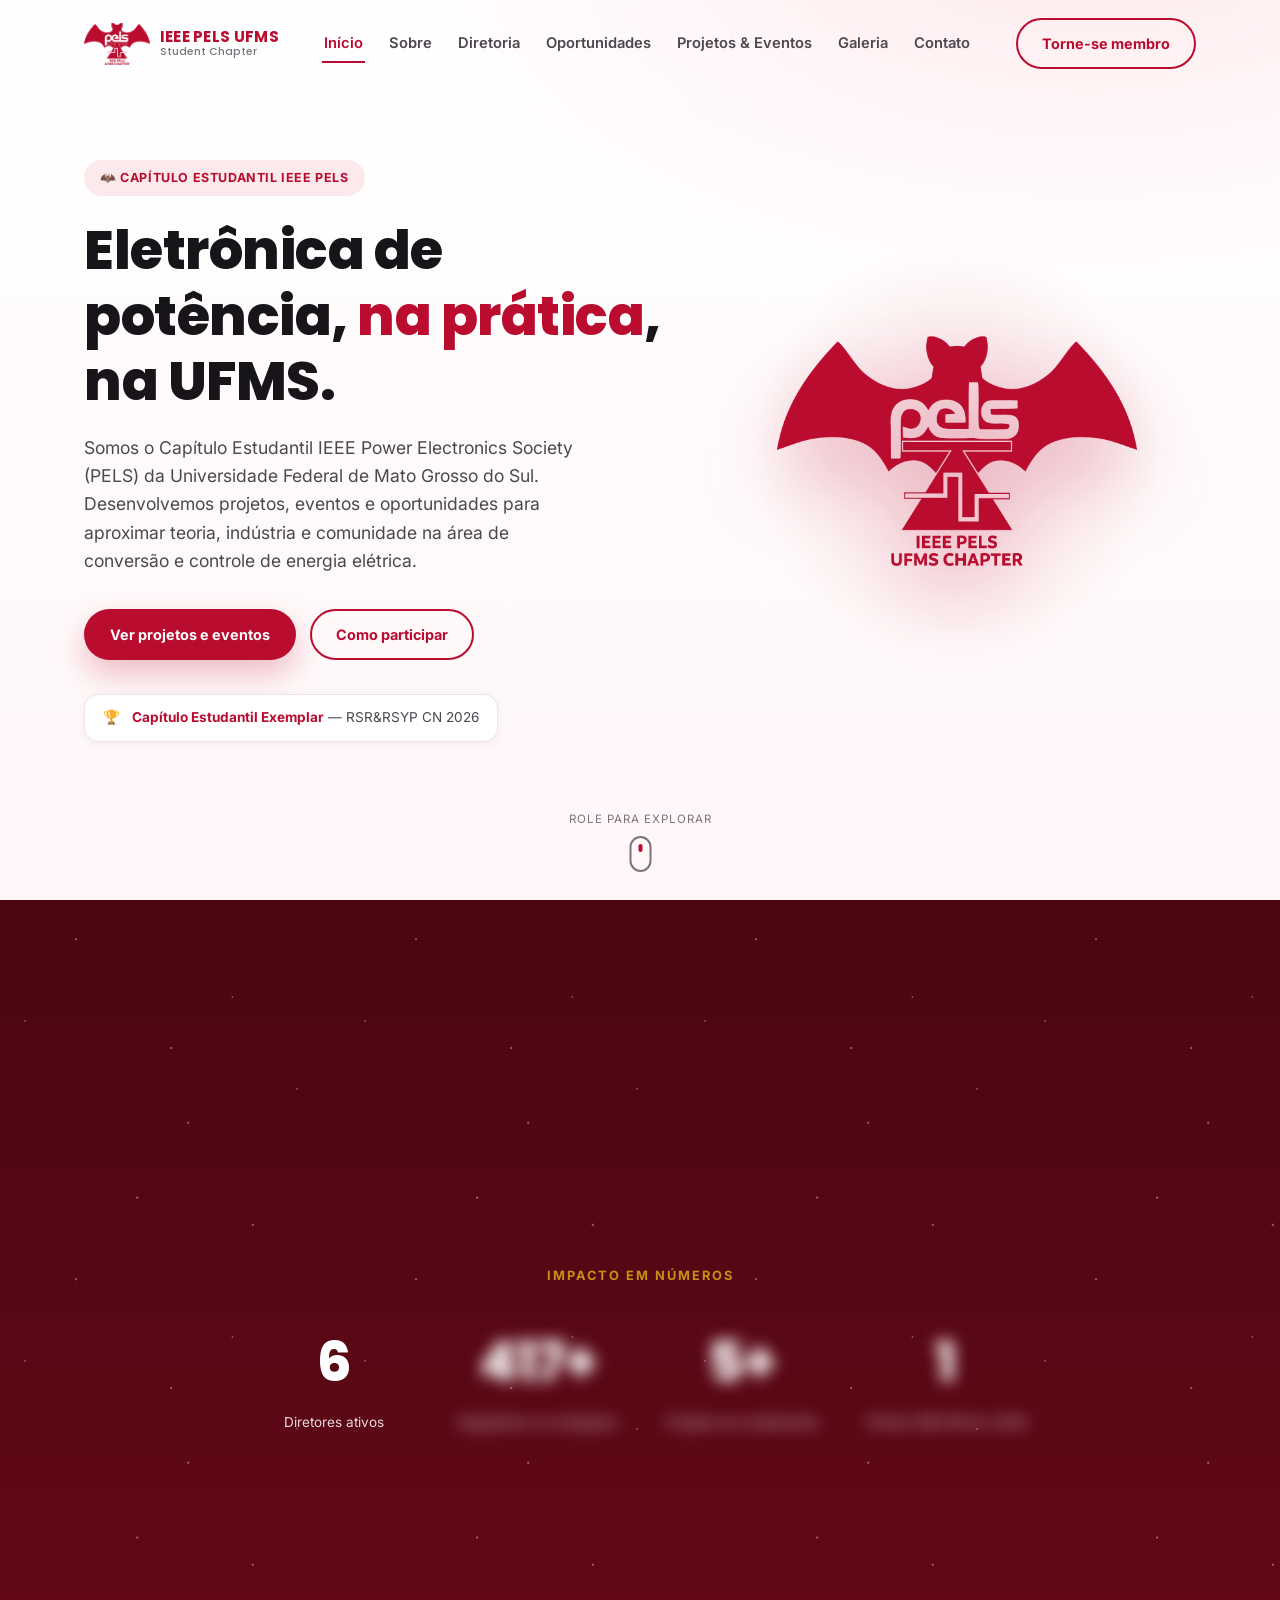
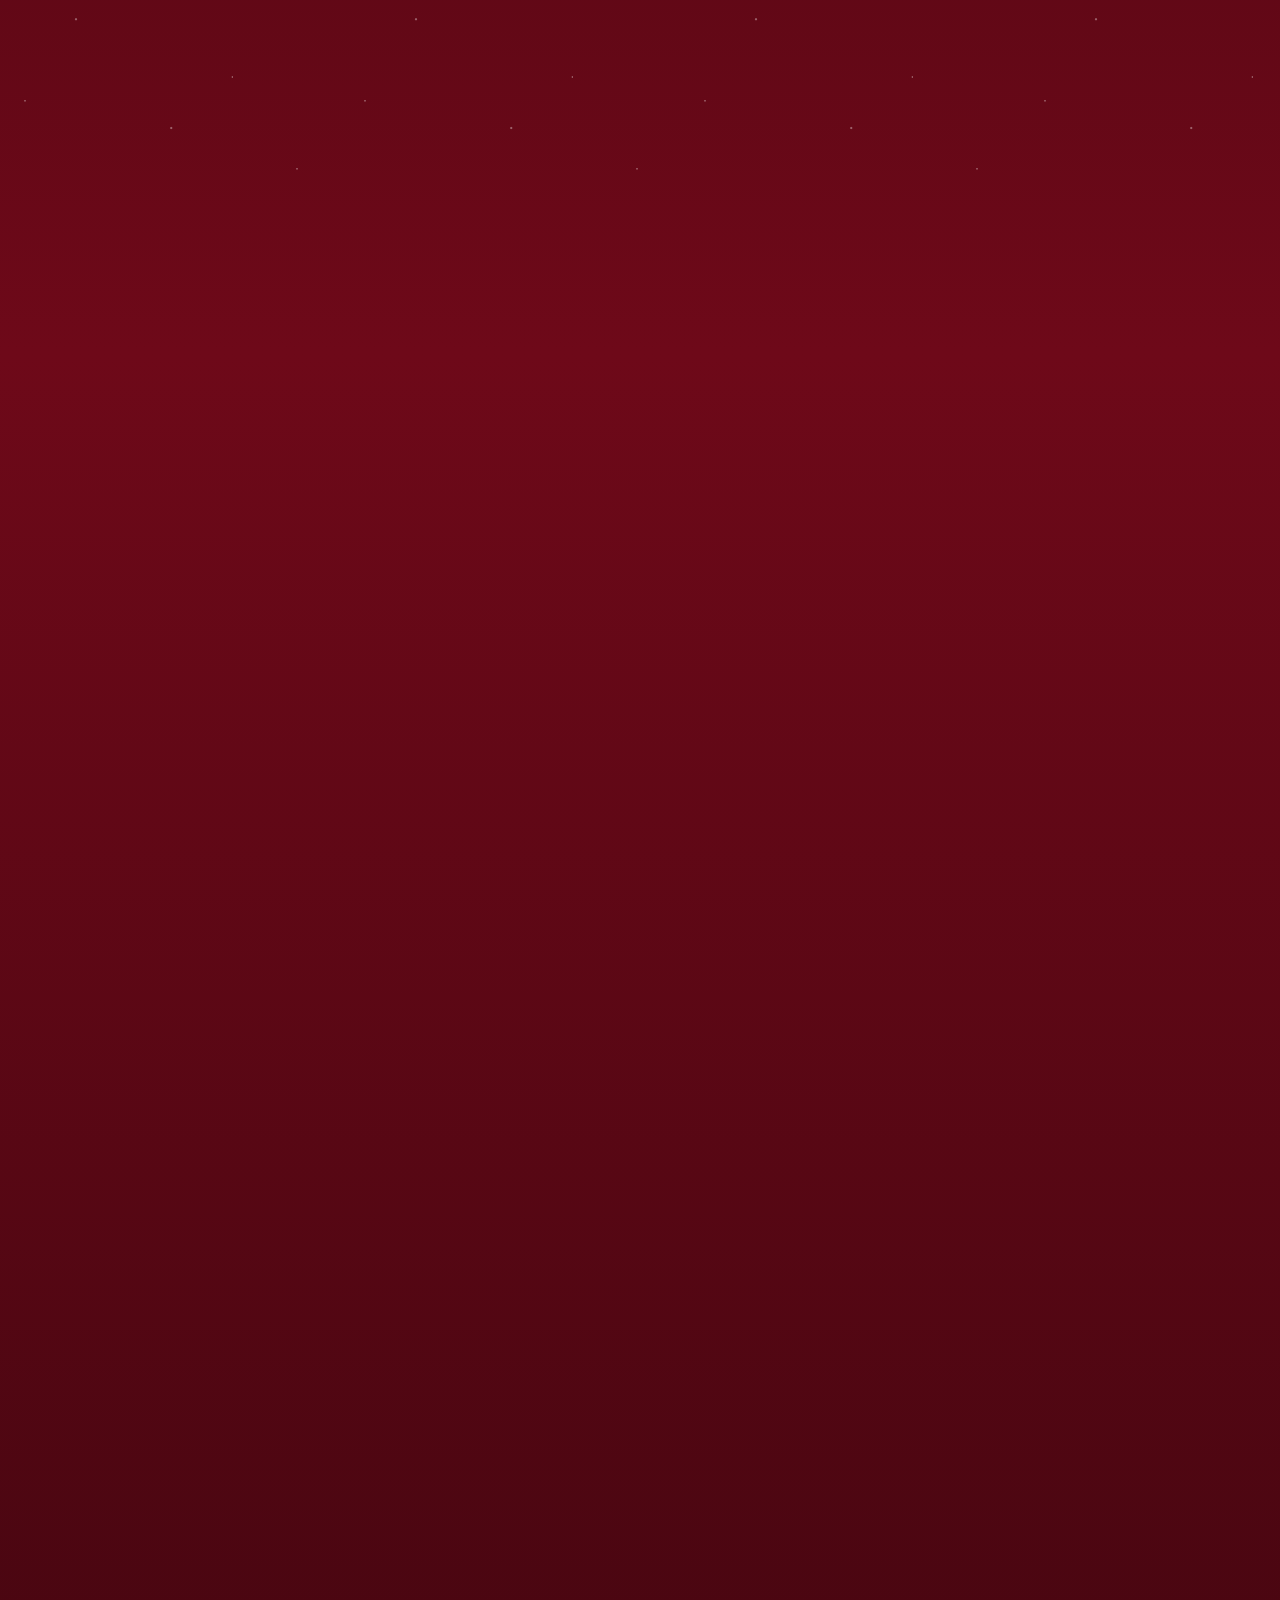
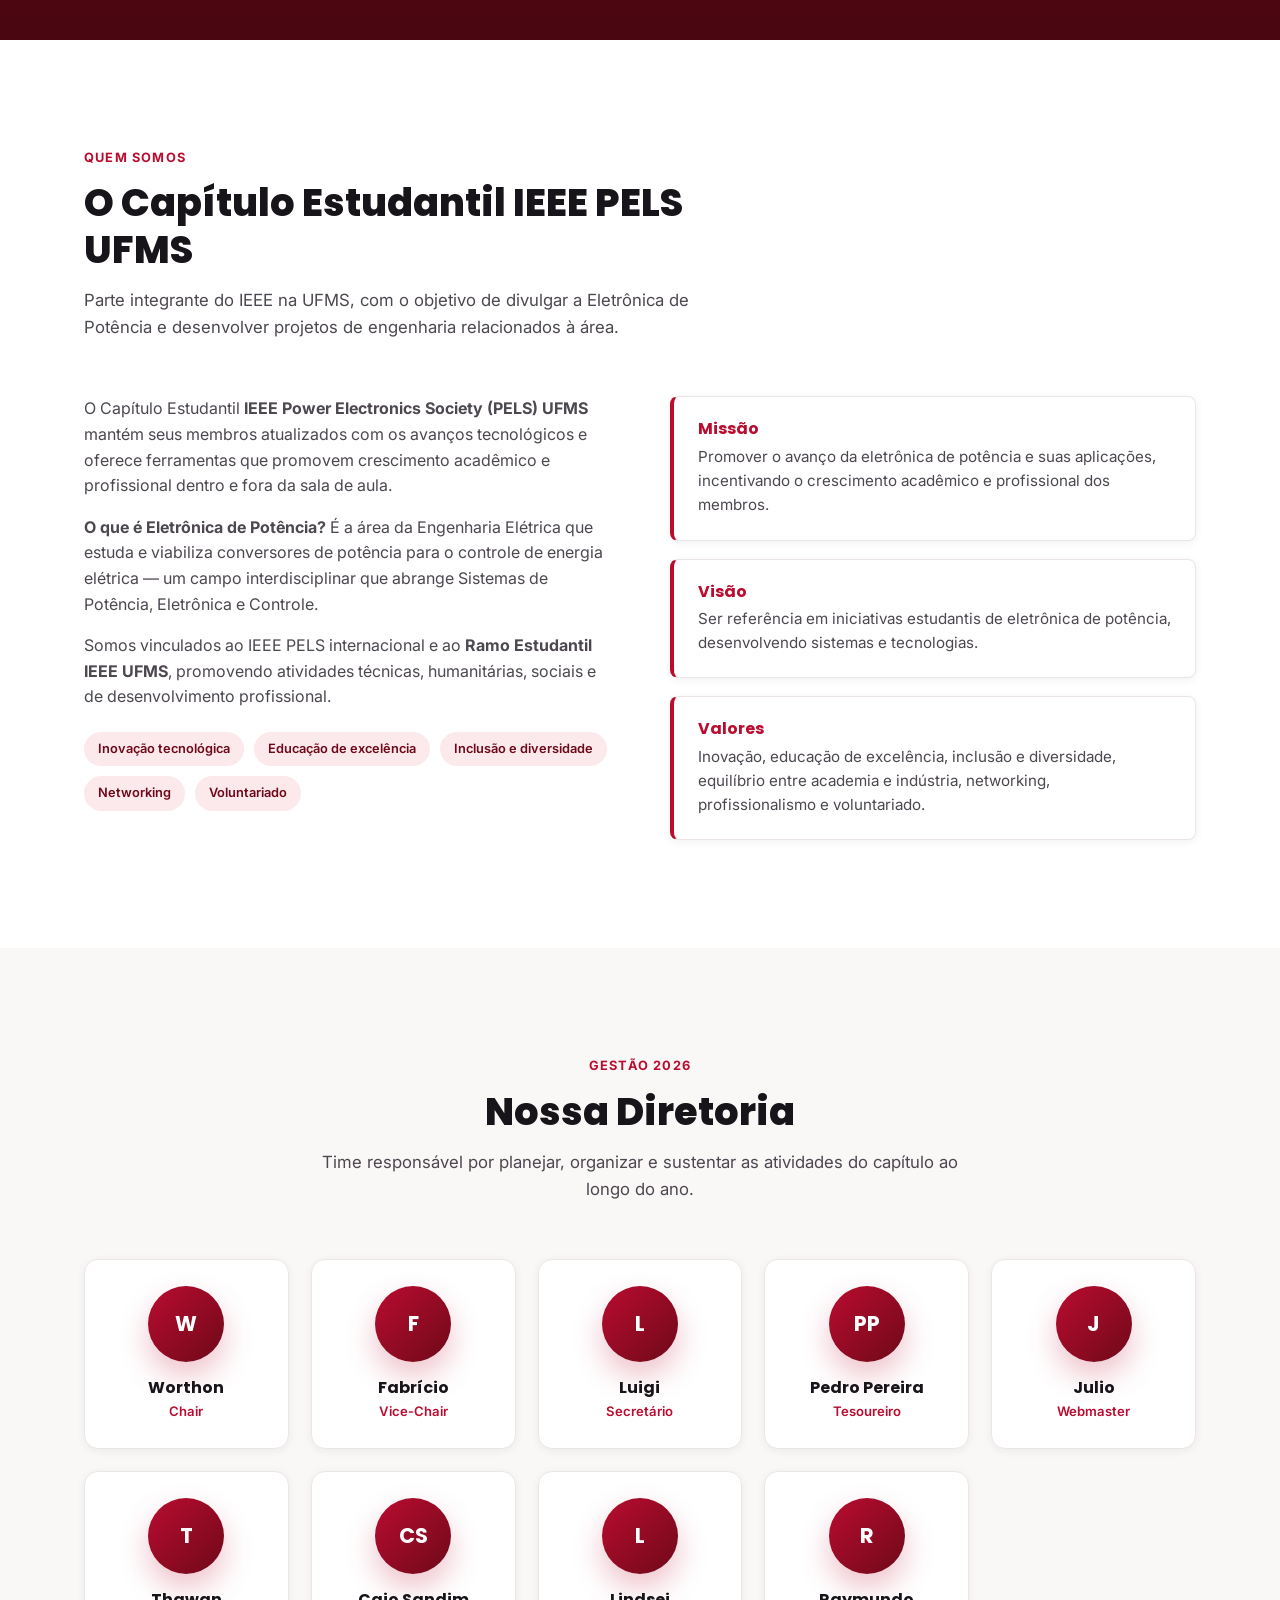
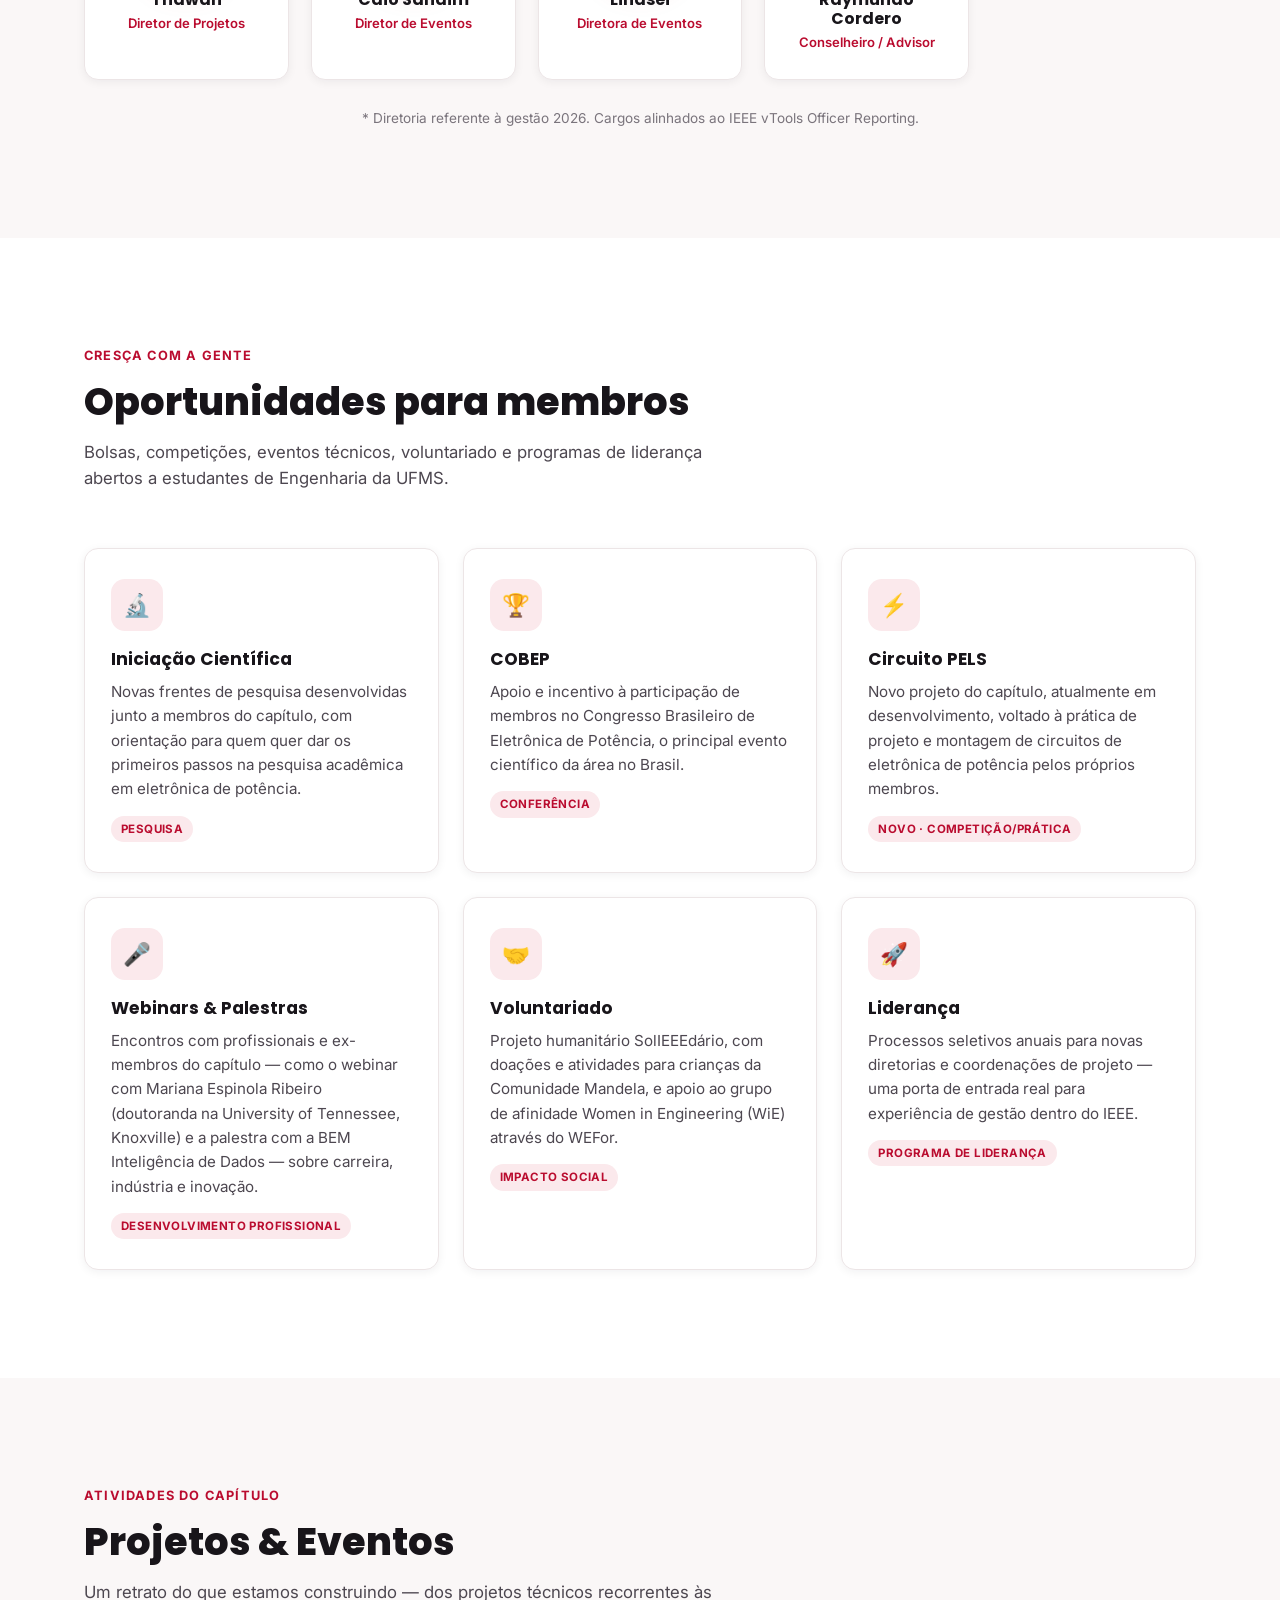
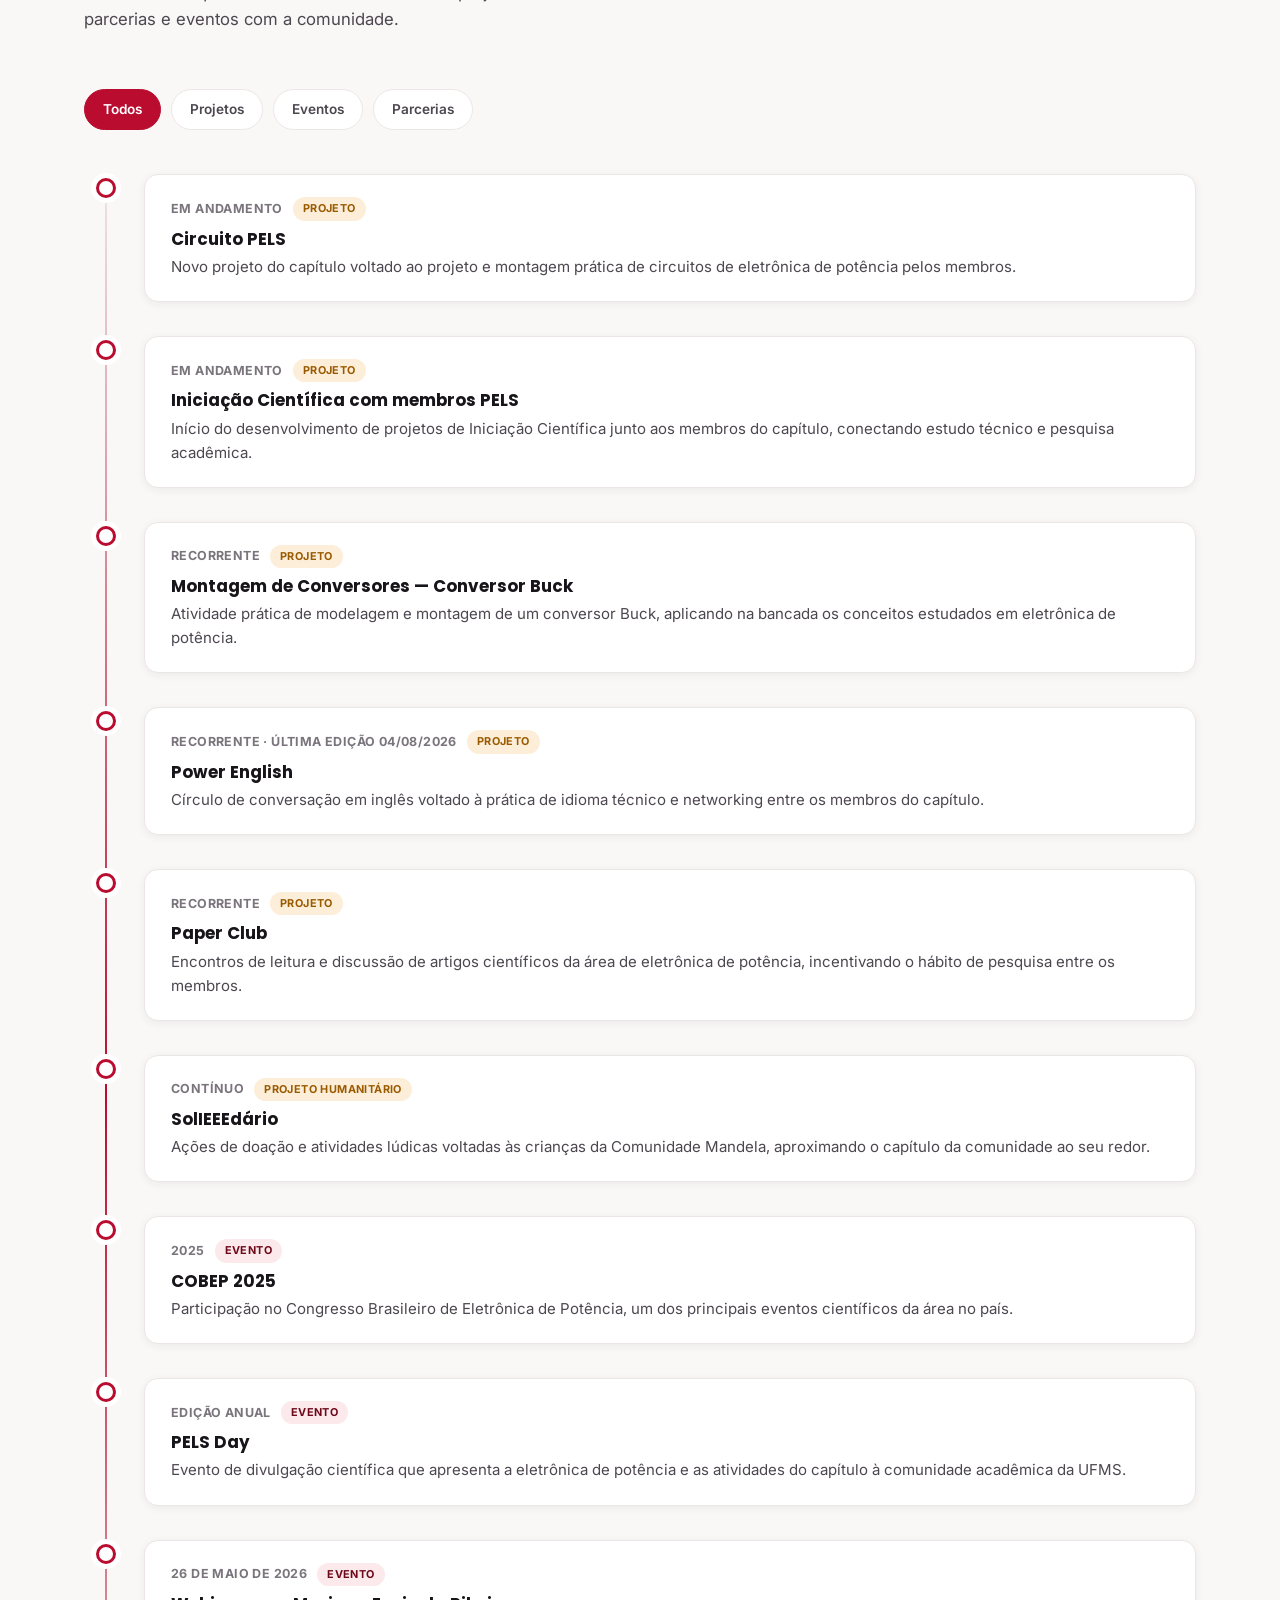
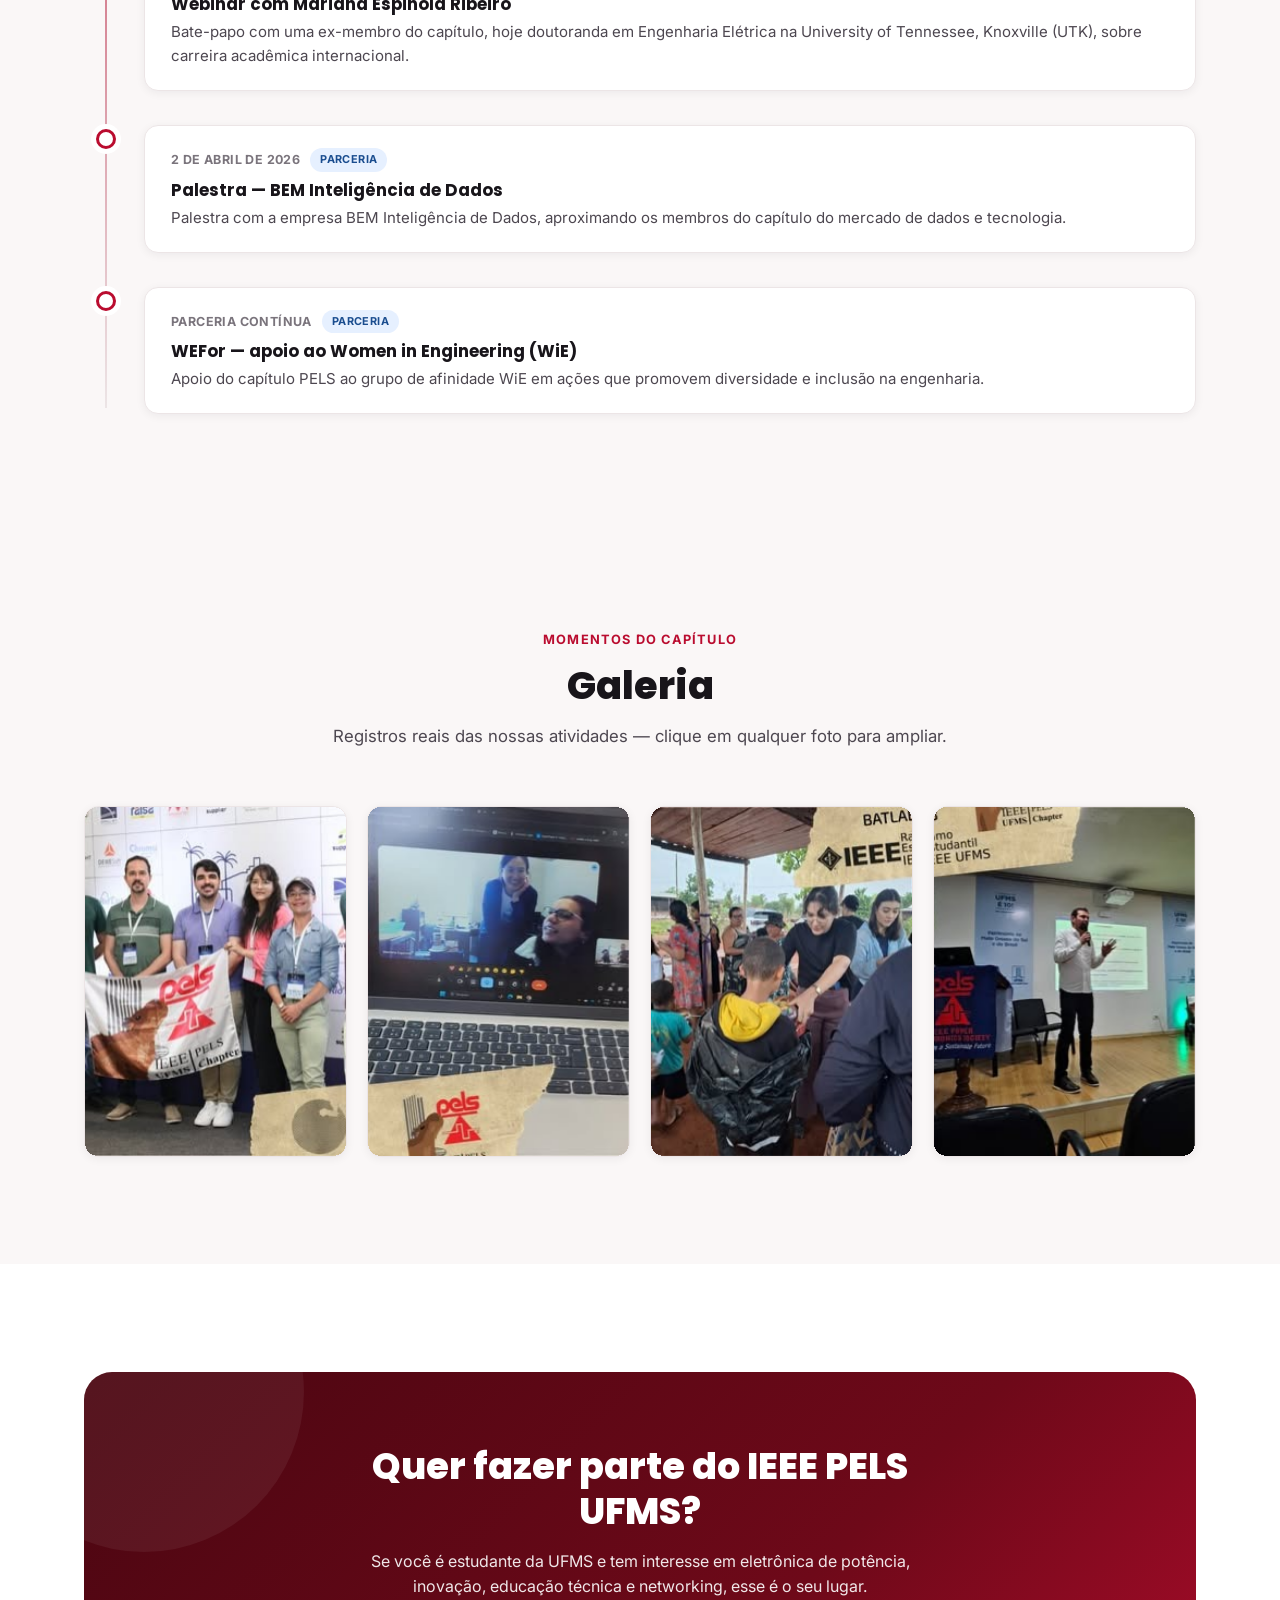
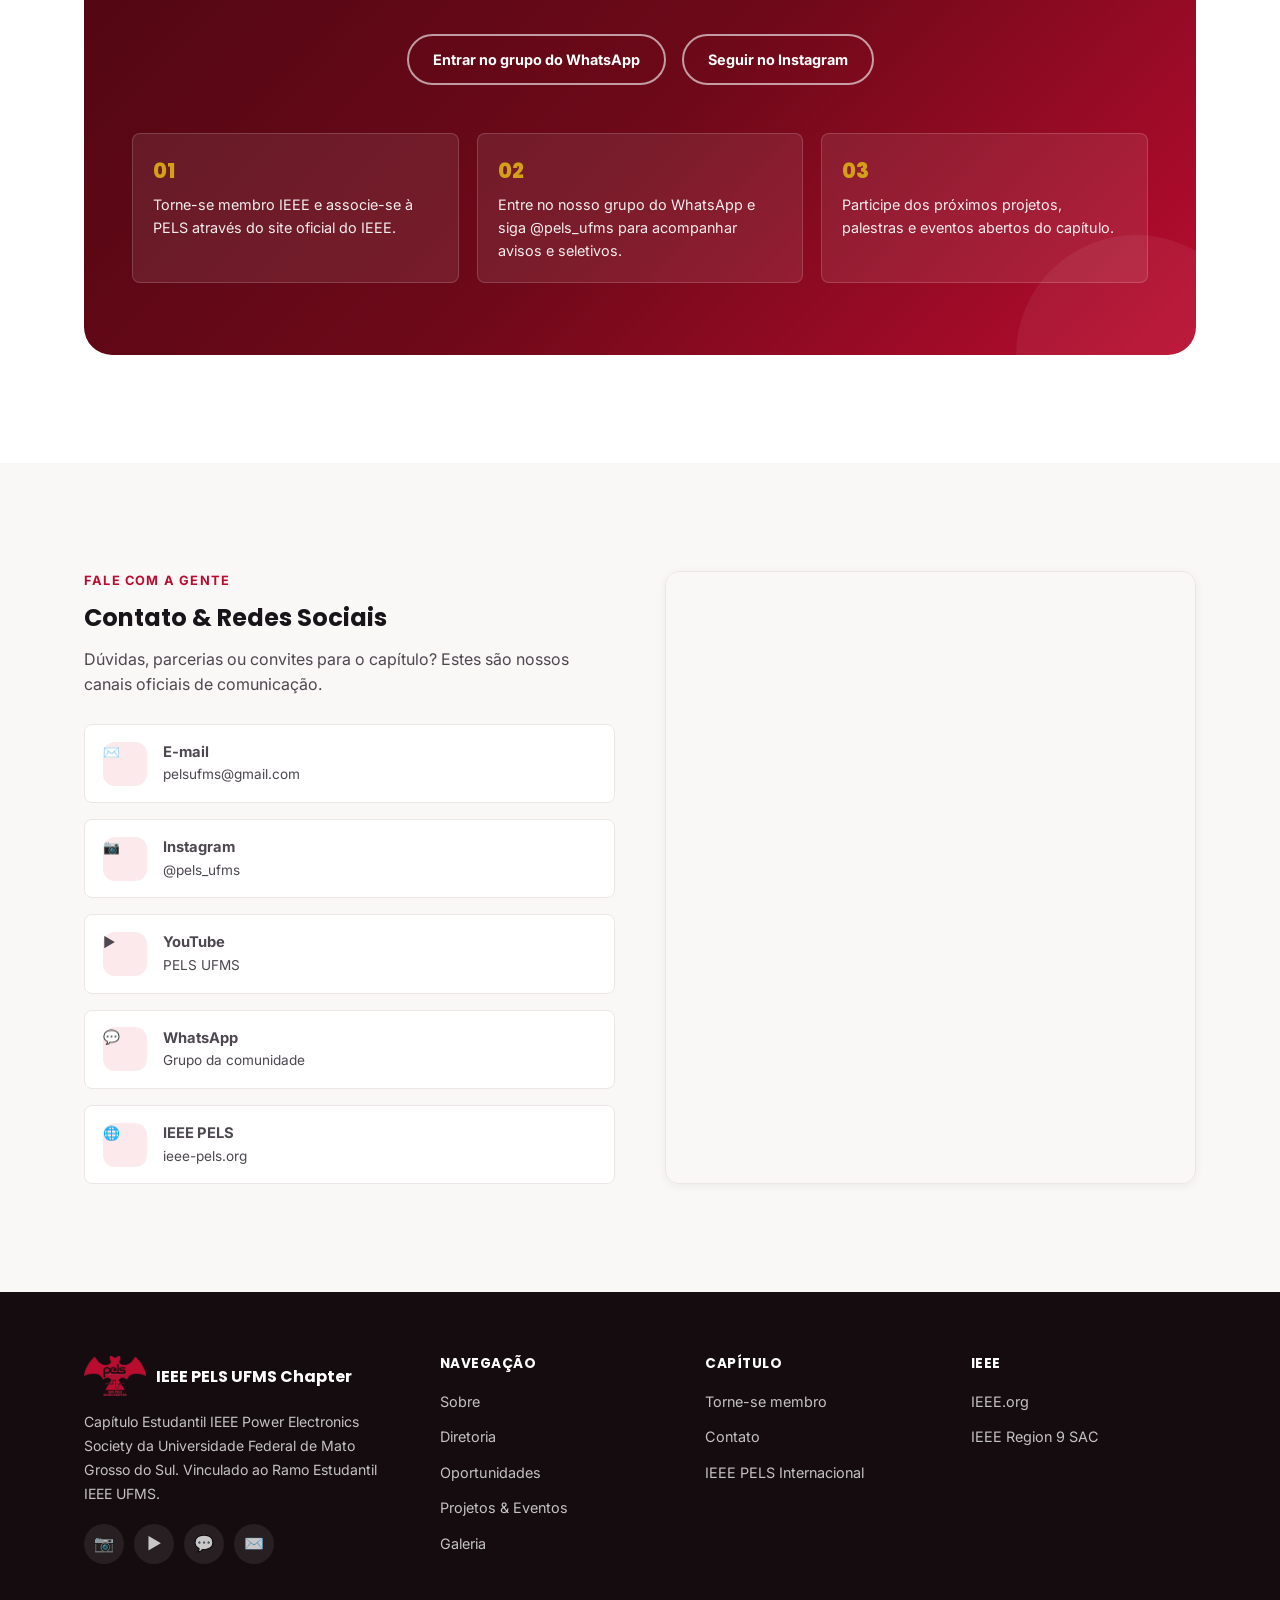
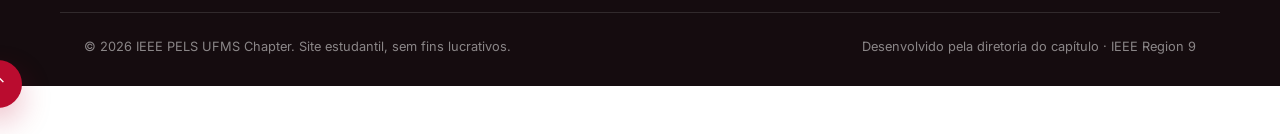
==== index.html @ 034373bb "Site1" ====
<!DOCTYPE html>
<html lang="pt-BR">
<head>
<meta charset="UTF-8">
<meta name="viewport" content="width=device-width, initial-scale=1.0">
<title>IEEE PELS UFMS Chapter</title>
<meta name="description" content="Capítulo Estudantil IEEE Power Electronics Society (PELS) da UFMS — eventos, projetos, oportunidades e como participar da eletrônica de potência na prática.">
<meta property="og:title" content="IEEE PELS UFMS Chapter">
<meta property="og:description" content="Capítulo Estudantil IEEE Power Electronics Society (PELS) da UFMS — eventos, projetos e oportunidades para estudantes de Engenharia Elétrica.">
<meta property="og:image" content="assets/img/favicon-512.png">
<meta property="og:type" content="website">
<link rel="icon" type="image/png" sizes="32x32" href="assets/img/favicon-32.png">
<link rel="icon" type="image/png" sizes="192x192" href="assets/img/favicon-192.png">
<link rel="apple-touch-icon" href="assets/img/favicon-192.png">
<link rel="preconnect" href="https://fonts.googleapis.com">
<link rel="preconnect" href="https://fonts.gstatic.com" crossorigin>
<link href="https://fonts.googleapis.com/css2?family=Inter:wght@400;500;600;700&family=Poppins:wght@600;700;800&display=swap" rel="stylesheet">
<link rel="stylesheet" href="css/style.css">
</head>
<body>

<a class="skip-link" href="#conteudo">Pular para o conteúdo</a>
<div class="scroll-progress" id="scrollProgress"></div>

<!-- ================= HEADER ================= -->
<header class="site-header" id="siteHeader">
  <div class="container">
    <a href="#inicio" class="brand">
      <img src="assets/img/logo.png" alt="Logo IEEE PELS UFMS Chapter">
      <span class="brand-text">
        <strong>IEEE PELS UFMS</strong>
        <span>Student Chapter</span>
      </span>
    </a>

    <nav class="nav-desktop" aria-label="Navegação principal">
      <a href="#inicio">Início</a>
      <a href="#sobre">Sobre</a>
      <a href="#diretoria">Diretoria</a>
      <a href="#oportunidades">Oportunidades</a>
      <a href="#projetos">Projetos &amp; Eventos</a>
      <a href="#galeria">Galeria</a>
      <a href="#contato">Contato</a>
    </nav>

    <a href="#membros" class="btn btn-outline">Torne-se membro</a>

    <button class="nav-toggle" id="navToggle" aria-label="Abrir menu" aria-expanded="false" aria-controls="navMobile">
      <span></span>
    </button>
  </div>
</header>

<nav class="nav-mobile" id="navMobile" aria-label="Navegação mobile">
  <a href="#inicio">Início</a>
  <a href="#sobre">Sobre</a>
  <a href="#diretoria">Diretoria</a>
  <a href="#oportunidades">Oportunidades</a>
  <a href="#projetos">Projetos &amp; Eventos</a>
  <a href="#galeria">Galeria</a>
  <a href="#contato">Contato</a>
  <a href="#membros" class="btn btn-primary">Torne-se membro</a>
</nav>

<main id="conteudo">

  <!-- ================= HERO ================= -->
  <section class="hero" id="inicio">
    <div class="container hero-grid">
      <div class="hero-copy">
        <span class="eyebrow">🦇 Capítulo Estudantil IEEE PELS</span>
        <h1>Eletrônica de potência, <em>na prática</em>, na UFMS.</h1>
        <p class="hero-lead">
          Somos o Capítulo Estudantil IEEE Power Electronics Society (PELS) da Universidade Federal de
          Mato Grosso do Sul. Desenvolvemos projetos, eventos e oportunidades para aproximar teoria,
          indústria e comunidade na área de conversão e controle de energia elétrica.
        </p>
        <div class="hero-actions">
          <a href="#projetos" class="btn btn-primary">Ver projetos e eventos</a>
          <a href="#membros" class="btn btn-outline">Como participar</a>
        </div>
        <div class="hero-badge reveal" style="--delay:.15s">
          🏆 <span><strong>Capítulo Estudantil Exemplar</strong> — RSR&amp;RSYP CN 2026</span>
        </div>
      </div>

      <div class="hero-visual">
        <div class="glow-ring" aria-hidden="true"></div>
        <img src="assets/img/logo.png" alt="Mascote do capítulo: morcego estilizado com o símbolo PELS">
      </div>
    </div>

    <div class="scroll-cue" aria-hidden="true">
      <span>Role para explorar</span>
      <span class="wheel"></span>
    </div>
  </section>

  <!-- ================= STATS (cena fixa ao rolar) ================= -->
  <div class="pin-wrap" id="pinWrap">
    <div class="pin-inner">
      <div class="starfield" aria-hidden="true"></div>
      <span class="pin-kicker">Impacto em números</span>
      <div class="stats-grid">
        <div class="stat-cine">
          <div class="stat-num" data-count="6">0</div>
          <div class="stat-label">Diretores ativos</div>
        </div>
        <div class="stat-cine">
          <div class="stat-num" data-count="417" data-suffix="+">0</div>
          <div class="stat-label">Seguidores no Instagram</div>
        </div>
        <div class="stat-cine">
          <div class="stat-num" data-count="5" data-suffix="+">0</div>
          <div class="stat-label">Projetos em andamento</div>
        </div>
        <div class="stat-cine">
          <div class="stat-num" data-count="1">0</div>
          <div class="stat-label">Prêmio IEEE R9 em 2026</div>
        </div>
      </div>
    </div>
  </div>

  <!-- ================= SOBRE ================= -->
  <section id="sobre">
    <div class="container">
      <div class="section-head reveal">
        <span class="kicker">Quem somos</span>
        <h2>O Capítulo Estudantil IEEE PELS UFMS</h2>
        <p>Parte integrante do IEEE na UFMS, com o objetivo de divulgar a Eletrônica de Potência e
          desenvolver projetos de engenharia relacionados à área.</p>
      </div>

      <div class="about-grid">
        <div class="about-copy reveal reveal-left">
          <p>
            O Capítulo Estudantil <strong>IEEE Power Electronics Society (PELS) UFMS</strong> mantém seus
            membros atualizados com os avanços tecnológicos e oferece ferramentas que promovem
            crescimento acadêmico e profissional dentro e fora da sala de aula.
          </p>
          <p>
            <strong>O que é Eletrônica de Potência?</strong> É a área da Engenharia Elétrica que estuda e
            viabiliza conversores de potência para o controle de energia elétrica — um campo
            interdisciplinar que abrange Sistemas de Potência, Eletrônica e Controle.
          </p>
          <p>
            Somos vinculados ao <a href="https://www.ieee-pels.org" target="_blank" rel="noopener">IEEE PELS
            internacional</a> e ao <strong>Ramo Estudantil IEEE UFMS</strong>, promovendo atividades técnicas,
            humanitárias, sociais e de desenvolvimento profissional.
          </p>
          <div class="pill-row">
            <span class="pill">Inovação tecnológica</span>
            <span class="pill">Educação de excelência</span>
            <span class="pill">Inclusão e diversidade</span>
            <span class="pill">Networking</span>
            <span class="pill">Voluntariado</span>
          </div>
        </div>

        <div class="mvv reveal reveal-right">
          <div class="mvv-card">
            <h3>Missão</h3>
            <p>Promover o avanço da eletrônica de potência e suas aplicações, incentivando o crescimento
              acadêmico e profissional dos membros.</p>
          </div>
          <div class="mvv-card">
            <h3>Visão</h3>
            <p>Ser referência em iniciativas estudantis de eletrônica de potência, desenvolvendo sistemas
              e tecnologias.</p>
          </div>
          <div class="mvv-card">
            <h3>Valores</h3>
            <p>Inovação, educação de excelência, inclusão e diversidade, equilíbrio entre academia e
              indústria, networking, profissionalismo e voluntariado.</p>
          </div>
        </div>
      </div>
    </div>
  </section>

  <!-- ================= DIRETORIA ================= -->
  <section id="diretoria" class="section-alt">
    <div class="container">
      <div class="section-head center reveal">
        <span class="kicker">Gestão 2026</span>
        <h2>Nossa Diretoria</h2>
        <p>Time responsável por planejar, organizar e sustentar as atividades do capítulo ao longo do ano.</p>
      </div>

      <div class="board-grid">
        <div class="board-card reveal" style="--delay:.05s">
          <div class="avatar">W</div>
          <h3>Worthon</h3>
          <span class="role">Chair</span>
        </div>
        <div class="board-card reveal" style="--delay:.1s">
          <div class="avatar">F</div>
          <h3>Fabrício</h3>
          <span class="role">Vice-Chair</span>
        </div>
        <div class="board-card reveal" style="--delay:.15s">
          <div class="avatar">L</div>
          <h3>Luigi</h3>
          <span class="role">Secretário</span>
        </div>
        <div class="board-card reveal" style="--delay:.2s">
          <div class="avatar">PP</div>
          <h3>Pedro Pereira</h3>
          <span class="role">Tesoureiro</span>
        </div>
        <div class="board-card reveal" style="--delay:.25s">
          <div class="avatar">J</div>
          <h3>Julio</h3>
          <span class="role">Webmaster</span>
        </div>
        <div class="board-card reveal" style="--delay:.3s">
          <div class="avatar">T</div>
          <h3>Thawan</h3>
          <span class="role">Diretor de Projetos</span>
        </div>
        <div class="board-card reveal" style="--delay:.35s">
          <div class="avatar">CS</div>
          <h3>Caio Sandim</h3>
          <span class="role">Diretor de Eventos</span>
        </div>
        <div class="board-card reveal" style="--delay:.4s">
          <div class="avatar">L</div>
          <h3>Lindsei</h3>
          <span class="role">Diretora de Eventos</span>
        </div>
        <div class="board-card reveal" style="--delay:.45s">
          <div class="avatar">R</div>
          <h3>Raymundo Cordero</h3>
          <span class="role">Conselheiro / Advisor</span>
        </div>
      </div>
      <p class="board-note">* Diretoria referente à gestão 2026. Cargos alinhados ao IEEE vTools Officer Reporting.</p>
    </div>
  </section>

  <!-- ================= OPORTUNIDADES ================= -->
  <section id="oportunidades">
    <div class="container">
      <div class="section-head reveal">
        <span class="kicker">Cresça com a gente</span>
        <h2>Oportunidades para membros</h2>
        <p>Bolsas, competições, eventos técnicos, voluntariado e programas de liderança abertos a
          estudantes de Engenharia da UFMS.</p>
      </div>

      <div class="opp-grid">
        <div class="opp-card reveal" style="--delay:0s">
          <div class="opp-icon">🔬</div>
          <h3>Iniciação Científica</h3>
          <p>Novas frentes de pesquisa desenvolvidas junto a membros do capítulo, com orientação para
            quem quer dar os primeiros passos na pesquisa acadêmica em eletrônica de potência.</p>
          <span class="opp-tag">Pesquisa</span>
        </div>

        <div class="opp-card reveal" style="--delay:.08s">
          <div class="opp-icon">🏆</div>
          <h3>COBEP</h3>
          <p>Apoio e incentivo à participação de membros no Congresso Brasileiro de Eletrônica de
            Potência, o principal evento científico da área no Brasil.</p>
          <span class="opp-tag">Conferência</span>
        </div>

        <div class="opp-card reveal" style="--delay:.16s">
          <div class="opp-icon">⚡</div>
          <h3>Circuito PELS</h3>
          <p>Novo projeto do capítulo, atualmente em desenvolvimento, voltado à prática de projeto e
            montagem de circuitos de eletrônica de potência pelos próprios membros.</p>
          <span class="opp-tag">Novo · Competição/Prática</span>
        </div>

        <div class="opp-card reveal" style="--delay:.24s">
          <div class="opp-icon">🎤</div>
          <h3>Webinars &amp; Palestras</h3>
          <p>Encontros com profissionais e ex-membros do capítulo — como o webinar com Mariana Espinola
            Ribeiro (doutoranda na University of Tennessee, Knoxville) e a palestra com a BEM
            Inteligência de Dados — sobre carreira, indústria e inovação.</p>
          <span class="opp-tag">Desenvolvimento Profissional</span>
        </div>

        <div class="opp-card reveal" style="--delay:.32s">
          <div class="opp-icon">🤝</div>
          <h3>Voluntariado</h3>
          <p>Projeto humanitário SolIEEEdário, com doações e atividades para crianças da Comunidade
            Mandela, e apoio ao grupo de afinidade Women in Engineering (WiE) através do WEFor.</p>
          <span class="opp-tag">Impacto Social</span>
        </div>

        <div class="opp-card reveal" style="--delay:.4s">
          <div class="opp-icon">🚀</div>
          <h3>Liderança</h3>
          <p>Processos seletivos anuais para novas diretorias e coordenações de projeto — uma porta de
            entrada real para experiência de gestão dentro do IEEE.</p>
          <span class="opp-tag">Programa de Liderança</span>
        </div>
      </div>
    </div>
  </section>

  <!-- ================= PROJETOS & EVENTOS ================= -->
  <section id="projetos" class="section-alt">
    <div class="container">
      <div class="section-head reveal">
        <span class="kicker">Atividades do capítulo</span>
        <h2>Projetos &amp; Eventos</h2>
        <p>Um retrato do que estamos construindo — dos projetos técnicos recorrentes às parcerias e
          eventos com a comunidade.</p>
      </div>

      <div class="filter-row reveal" role="group" aria-label="Filtrar atividades">
        <button class="filter-btn is-active" data-filter="all">Todos</button>
        <button class="filter-btn" data-filter="projeto">Projetos</button>
        <button class="filter-btn" data-filter="evento">Eventos</button>
        <button class="filter-btn" data-filter="parceria">Parcerias</button>
      </div>

      <div class="timeline" id="timeline">

        <div class="timeline-item reveal" data-type="projeto">
          <span class="timeline-dot"></span>
          <div class="timeline-card">
            <div class="timeline-meta">
              <span class="timeline-date">Em andamento</span>
              <span class="badge badge-projeto">Projeto</span>
            </div>
            <h3>Circuito PELS</h3>
            <p>Novo projeto do capítulo voltado ao projeto e montagem prática de circuitos de eletrônica
              de potência pelos membros.</p>
          </div>
        </div>

        <div class="timeline-item reveal" data-type="projeto">
          <span class="timeline-dot"></span>
          <div class="timeline-card">
            <div class="timeline-meta">
              <span class="timeline-date">Em andamento</span>
              <span class="badge badge-projeto">Projeto</span>
            </div>
            <h3>Iniciação Científica com membros PELS</h3>
            <p>Início do desenvolvimento de projetos de Iniciação Científica junto aos membros do
              capítulo, conectando estudo técnico e pesquisa acadêmica.</p>
          </div>
        </div>

        <div class="timeline-item reveal" data-type="projeto">
          <span class="timeline-dot"></span>
          <div class="timeline-card">
            <div class="timeline-meta">
              <span class="timeline-date">Recorrente</span>
              <span class="badge badge-projeto">Projeto</span>
            </div>
            <h3>Montagem de Conversores — Conversor Buck</h3>
            <p>Atividade prática de modelagem e montagem de um conversor Buck, aplicando na bancada os
              conceitos estudados em eletrônica de potência.</p>
          </div>
        </div>

        <div class="timeline-item reveal" data-type="projeto">
          <span class="timeline-dot"></span>
          <div class="timeline-card">
            <div class="timeline-meta">
              <span class="timeline-date">Recorrente · última edição 04/08/2026</span>
              <span class="badge badge-projeto">Projeto</span>
            </div>
            <h3>Power English</h3>
            <p>Círculo de conversação em inglês voltado à prática de idioma técnico e networking entre os
              membros do capítulo.</p>
          </div>
        </div>

        <div class="timeline-item reveal" data-type="projeto">
          <span class="timeline-dot"></span>
          <div class="timeline-card">
            <div class="timeline-meta">
              <span class="timeline-date">Recorrente</span>
              <span class="badge badge-projeto">Projeto</span>
            </div>
            <h3>Paper Club</h3>
            <p>Encontros de leitura e discussão de artigos científicos da área de eletrônica de potência,
              incentivando o hábito de pesquisa entre os membros.</p>
          </div>
        </div>

        <div class="timeline-item reveal" data-type="projeto">
          <span class="timeline-dot"></span>
          <div class="timeline-card">
            <div class="timeline-meta">
              <span class="timeline-date">Contínuo</span>
              <span class="badge badge-projeto">Projeto Humanitário</span>
            </div>
            <h3>SolIEEEdário</h3>
            <p>Ações de doação e atividades lúdicas voltadas às crianças da Comunidade Mandela,
              aproximando o capítulo da comunidade ao seu redor.</p>
          </div>
        </div>

        <div class="timeline-item reveal" data-type="evento">
          <span class="timeline-dot"></span>
          <div class="timeline-card">
            <div class="timeline-meta">
              <span class="timeline-date">2025</span>
              <span class="badge badge-evento">Evento</span>
            </div>
            <h3>COBEP 2025</h3>
            <p>Participação no Congresso Brasileiro de Eletrônica de Potência, um dos principais eventos
              científicos da área no país.</p>
          </div>
        </div>

        <div class="timeline-item reveal" data-type="evento">
          <span class="timeline-dot"></span>
          <div class="timeline-card">
            <div class="timeline-meta">
              <span class="timeline-date">Edição anual</span>
              <span class="badge badge-evento">Evento</span>
            </div>
            <h3>PELS Day</h3>
            <p>Evento de divulgação científica que apresenta a eletrônica de potência e as atividades do
              capítulo à comunidade acadêmica da UFMS.</p>
          </div>
        </div>

        <div class="timeline-item reveal" data-type="evento">
          <span class="timeline-dot"></span>
          <div class="timeline-card">
            <div class="timeline-meta">
              <span class="timeline-date">26 de maio de 2026</span>
              <span class="badge badge-evento">Evento</span>
            </div>
            <h3>Webinar com Mariana Espinola Ribeiro</h3>
            <p>Bate-papo com uma ex-membro do capítulo, hoje doutoranda em Engenharia Elétrica na
              University of Tennessee, Knoxville (UTK), sobre carreira acadêmica internacional.</p>
          </div>
        </div>

        <div class="timeline-item reveal" data-type="parceria">
          <span class="timeline-dot"></span>
          <div class="timeline-card">
            <div class="timeline-meta">
              <span class="timeline-date">2 de abril de 2026</span>
              <span class="badge badge-parceria">Parceria</span>
            </div>
            <h3>Palestra — BEM Inteligência de Dados</h3>
            <p>Palestra com a empresa BEM Inteligência de Dados, aproximando os membros do capítulo do
              mercado de dados e tecnologia.</p>
          </div>
        </div>

        <div class="timeline-item reveal" data-type="parceria">
          <span class="timeline-dot"></span>
          <div class="timeline-card">
            <div class="timeline-meta">
              <span class="timeline-date">Parceria contínua</span>
              <span class="badge badge-parceria">Parceria</span>
            </div>
            <h3>WEFor — apoio ao Women in Engineering (WiE)</h3>
            <p>Apoio do capítulo PELS ao grupo de afinidade WiE em ações que promovem diversidade e
              inclusão na engenharia.</p>
          </div>
        </div>

      </div>
    </div>
  </section>

  <!-- ================= GALERIA ================= -->
  <section id="galeria" class="section-alt">
    <div class="container">
      <div class="section-head center reveal">
        <span class="kicker">Momentos do capítulo</span>
        <h2>Galeria</h2>
        <p>Registros reais das nossas atividades — clique em qualquer foto para ampliar.</p>
      </div>

      <div class="gallery-grid">
        <div class="gallery-item reveal reveal-scale tilt" style="--delay:0s" data-caption="Capítulo representado com a bandeira PELS em evento acadêmico">
          <img src="assets/img/gallery/momento-01.jpg" alt="Membros do capítulo PELS UFMS segurando a bandeira do capítulo em um evento" loading="lazy">
          <div class="gallery-overlay"><span>Representando o capítulo</span></div>
          <span class="gallery-expand" aria-hidden="true">⤢</span>
        </div>
        <div class="gallery-item reveal reveal-scale tilt" style="--delay:.08s" data-caption="Webinar com Mariana Espinola Ribeiro, ex-membro e doutoranda na UTK">
          <img src="assets/img/gallery/momento-02.jpg" alt="Webinar por videochamada com ex-membro do capítulo" loading="lazy">
          <div class="gallery-overlay"><span>Webinar com egressa (UTK)</span></div>
          <span class="gallery-expand" aria-hidden="true">⤢</span>
        </div>
        <div class="gallery-item reveal reveal-scale tilt" style="--delay:.16s" data-caption="Ação social SolIEEEdário com crianças da Comunidade Mandela">
          <img src="assets/img/gallery/momento-03.jpg" alt="Voluntários do capítulo em ação social SolIEEEdário com crianças" loading="lazy">
          <div class="gallery-overlay"><span>SolIEEEdário</span></div>
          <span class="gallery-expand" aria-hidden="true">⤢</span>
        </div>
        <div class="gallery-item reveal reveal-scale tilt" style="--delay:.24s" data-caption="Apresentação de membro do capítulo em evento acadêmico da UFMS">
          <img src="assets/img/gallery/momento-04.jpg" alt="Membro do capítulo apresentando em palco de evento acadêmico" loading="lazy">
          <div class="gallery-overlay"><span>No palco, representando a PELS</span></div>
          <span class="gallery-expand" aria-hidden="true">⤢</span>
        </div>
      </div>
      <!-- TODO: substituir/completar com fotos de confraternizações e do PELS Day fornecidas pela diretoria -->
    </div>
  </section>

  <!-- Lightbox -->
  <div class="lightbox" id="lightbox" role="dialog" aria-modal="true" aria-hidden="true">
    <div class="lightbox-figure">
      <button class="lightbox-close" id="lightboxClose" aria-label="Fechar">✕</button>
      <button class="lightbox-prev" id="lightboxPrev" aria-label="Foto anterior">‹</button>
      <button class="lightbox-next" id="lightboxNext" aria-label="Próxima foto">›</button>
      <img id="lightboxImg" src="" alt="">
      <p class="lightbox-caption" id="lightboxCaption"></p>
    </div>
  </div>

  <!-- ================= TORNE-SE MEMBRO ================= -->
  <section id="membros">
    <div class="container">
      <div class="join reveal reveal-scale">
        <h2>Quer fazer parte do IEEE PELS UFMS?</h2>
        <p>Se você é estudante da UFMS e tem interesse em eletrônica de potência, inovação, educação
          técnica e networking, esse é o seu lugar.</p>
        <div class="join-actions">
          <a href="https://chat.whatsapp.com/L0XDdYdBZkR9xxgY0qkixv" target="_blank" rel="noopener" class="btn btn-ghost-light">Entrar no grupo do WhatsApp</a>
          <a href="https://www.instagram.com/pels_ufms/" target="_blank" rel="noopener" class="btn btn-ghost-light">Seguir no Instagram</a>
        </div>

        <div class="join-steps">
          <div class="join-step">
            <span class="num">01</span>
            <p>Torne-se membro IEEE e associe-se à PELS através do site oficial do IEEE.</p>
          </div>
          <div class="join-step">
            <span class="num">02</span>
            <p>Entre no nosso grupo do WhatsApp e siga @pels_ufms para acompanhar avisos e seletivos.</p>
          </div>
          <div class="join-step">
            <span class="num">03</span>
            <p>Participe dos próximos projetos, palestras e eventos abertos do capítulo.</p>
          </div>
        </div>
      </div>
    </div>
  </section>

  <!-- ================= CONTATO ================= -->
  <section id="contato" class="section-alt">
    <div class="container contact-grid">
      <div class="reveal reveal-left">
        <span class="kicker">Fale com a gente</span>
        <h2>Contato &amp; Redes Sociais</h2>
        <p style="margin-top:14px;color:var(--ink-soft)">Dúvidas, parcerias ou convites para o capítulo? Estes são
          nossos canais oficiais de comunicação.</p>

        <div class="contact-list">
          <a class="contact-item" href="mailto:pelsufms@gmail.com">
            <span class="contact-icon" aria-hidden="true">✉️</span>
            <span><strong>E-mail</strong><span>pelsufms@gmail.com</span></span>
          </a>
          <a class="contact-item" href="https://www.instagram.com/pels_ufms/" target="_blank" rel="noopener">
            <span class="contact-icon" aria-hidden="true">📷</span>
            <span><strong>Instagram</strong><span>@pels_ufms</span></span>
          </a>
          <a class="contact-item" href="https://youtube.com/@pelsufms8757" target="_blank" rel="noopener">
            <span class="contact-icon" aria-hidden="true">▶️</span>
            <span><strong>YouTube</strong><span>PELS UFMS</span></span>
          </a>
          <a class="contact-item" href="https://chat.whatsapp.com/L0XDdYdBZkR9xxgY0qkixv" target="_blank" rel="noopener">
            <span class="contact-icon" aria-hidden="true">💬</span>
            <span><strong>WhatsApp</strong><span>Grupo da comunidade</span></span>
          </a>
          <a class="contact-item" href="https://www.ieee-pels.org" target="_blank" rel="noopener">
            <span class="contact-icon" aria-hidden="true">🌐</span>
            <span><strong>IEEE PELS</strong><span>ieee-pels.org</span></span>
          </a>
        </div>
      </div>

      <div class="map-card reveal reveal-right">
        <iframe
          title="Localização — UFMS, Campo Grande"
          src="https://www.google.com/maps?q=Universidade+Federal+de+Mato+Grosso+do+Sul,+Cidade+Universit%C3%A1ria,+Campo+Grande+-+MS&output=embed"
          loading="lazy"
          referrerpolicy="no-referrer-when-downgrade">
        </iframe>
      </div>
    </div>
  </section>

</main>

<!-- ================= FOOTER ================= -->
<footer class="site-footer">
  <div class="container footer-grid">
    <div>
      <div class="footer-brand">
        <img src="assets/img/logo.png" alt="Logo IEEE PELS UFMS">
        <strong>IEEE PELS UFMS Chapter</strong>
      </div>
      <p>Capítulo Estudantil IEEE Power Electronics Society da Universidade Federal de Mato Grosso do
        Sul. Vinculado ao Ramo Estudantil IEEE UFMS.</p>
      <div class="social-row">
        <a href="https://www.instagram.com/pels_ufms/" target="_blank" rel="noopener" aria-label="Instagram">📷</a>
        <a href="https://youtube.com/@pelsufms8757" target="_blank" rel="noopener" aria-label="YouTube">▶️</a>
        <a href="https://chat.whatsapp.com/L0XDdYdBZkR9xxgY0qkixv" target="_blank" rel="noopener" aria-label="WhatsApp">💬</a>
        <a href="mailto:pelsufms@gmail.com" aria-label="E-mail">✉️</a>
      </div>
    </div>

    <div class="footer-col">
      <h4>Navegação</h4>
      <ul>
        <li><a href="#sobre">Sobre</a></li>
        <li><a href="#diretoria">Diretoria</a></li>
        <li><a href="#oportunidades">Oportunidades</a></li>
        <li><a href="#projetos">Projetos &amp; Eventos</a></li>
        <li><a href="#galeria">Galeria</a></li>
      </ul>
    </div>

    <div class="footer-col">
      <h4>Capítulo</h4>
      <ul>
        <li><a href="#membros">Torne-se membro</a></li>
        <li><a href="#contato">Contato</a></li>
        <li><a href="https://www.ieee-pels.org" target="_blank" rel="noopener">IEEE PELS Internacional</a></li>
      </ul>
    </div>

    <div class="footer-col">
      <h4>IEEE</h4>
      <ul>
        <li><a href="https://www.ieee.org" target="_blank" rel="noopener">IEEE.org</a></li>
        <li><a href="https://r9.ieee.org/sac" target="_blank" rel="noopener">IEEE Region 9 SAC</a></li>
      </ul>
    </div>
  </div>

  <div class="container footer-bottom">
    <span>© <span id="year"></span> IEEE PELS UFMS Chapter. Site estudantil, sem fins lucrativos.</span>
    <span>Desenvolvido pela diretoria do capítulo · IEEE Region 9</span>
  </div>
</footer>

<button class="back-to-top" id="backToTop" aria-label="Voltar ao topo">↑</button>

<script src="js/main.js"></script>
</body>
</html>
---- css/style.css ----
/* ==========================================================================
   IEEE PELS UFMS Chapter — Design system
   Brand color sampled directly from the chapter logo (#BA0C2F).
   ========================================================================== */

:root {
  --red: #ba0c2f;
  --red-dark: #6e0919;
  --red-darker: #4a0611;
  --red-light: #e2536c;
  --red-tint: #fbe9ec;
  --gold: #d4a017;

  --ink: #18151a;
  --ink-soft: #4d4750;
  --ink-faint: #7a747c;

  --bg: #ffffff;
  --bg-alt: #faf7f7;
  --bg-dark: #150c0f;

  --border: #ece5e6;

  --font-head: 'Poppins', 'Segoe UI', sans-serif;
  --font-body: 'Inter', 'Segoe UI', sans-serif;

  --container: 1160px;
  --radius: 14px;
  --radius-sm: 8px;

  --shadow-sm: 0 2px 10px rgba(24, 21, 26, 0.06);
  --shadow-md: 0 12px 30px rgba(24, 21, 26, 0.1);
  --shadow-red: 0 14px 30px rgba(186, 12, 47, 0.25);

  --ease: cubic-bezier(0.22, 1, 0.36, 1);
}

/* ---------- Reset ---------- */
* , *::before, *::after { box-sizing: border-box; }
html { scroll-behavior: smooth; }
body {
  margin: 0;
  font-family: var(--font-body);
  color: var(--ink);
  background: var(--bg);
  line-height: 1.6;
  -webkit-font-smoothing: antialiased;
}
img { max-width: 100%; display: block; }
a { color: inherit; text-decoration: none; }
ul { list-style: none; margin: 0; padding: 0; }
h1, h2, h3, h4 { font-family: var(--font-head); line-height: 1.2; margin: 0; }
p { margin: 0; }
button { font: inherit; cursor: pointer; }

.container {
  width: 100%;
  max-width: var(--container);
  margin-inline: auto;
  padding-inline: 24px;
}

.skip-link {
  position: absolute;
  left: -999px;
  top: 0;
  background: var(--red);
  color: #fff;
  padding: 12px 20px;
  z-index: 999;
  border-radius: 0 0 8px 0;
}
.skip-link:focus { left: 0; }

::selection { background: var(--red); color: #fff; }

:focus-visible {
  outline: 3px solid var(--gold);
  outline-offset: 3px;
}

/* ---------- Scroll progress bar ---------- */
.scroll-progress {
  position: fixed;
  top: 0; left: 0;
  height: 3px;
  width: 0%;
  background: linear-gradient(90deg, var(--gold), var(--red));
  z-index: 1100;
  transition: width 0.1s linear;
}

/* ---------- Header ---------- */
.site-header {
  position: fixed;
  top: 0; left: 0; right: 0;
  z-index: 1000;
  padding: 18px 0;
  transition: padding 0.35s var(--ease), background 0.35s var(--ease), box-shadow 0.35s var(--ease);
}
.site-header .container { display: flex; align-items: center; justify-content: space-between; gap: 16px; }
.site-header::before {
  content: "";
  position: absolute; inset: 0;
  background: rgba(255,255,255,0);
  backdrop-filter: blur(0px);
  transition: background 0.35s var(--ease), backdrop-filter 0.35s var(--ease);
  z-index: -1;
}
.site-header.is-scrolled {
  padding: 10px 0;
  box-shadow: var(--shadow-sm);
}
.site-header.is-scrolled::before {
  background: rgba(255,255,255,0.92);
  backdrop-filter: blur(10px);
}

.brand { display: flex; align-items: center; gap: 10px; font-family: var(--font-head); font-weight: 700; }
.brand img { height: 42px; width: auto; transition: height 0.35s var(--ease); }
.site-header.is-scrolled .brand img { height: 34px; }
.brand-text { display: flex; flex-direction: column; line-height: 1.1; }
.brand-text strong { color: var(--red); font-size: 0.95rem; letter-spacing: 0.3px; }
.brand-text span { font-size: 0.68rem; color: var(--ink-faint); font-weight: 500; }

.nav-desktop { display: flex; align-items: center; gap: 22px; flex-wrap: nowrap; white-space: nowrap; }
.nav-desktop a {
  font-size: 0.92rem;
  font-weight: 600;
  color: var(--ink-soft);
  position: relative;
  padding: 6px 2px;
  transition: color 0.25s;
}
.nav-desktop a::after {
  content: "";
  position: absolute; left: 0; bottom: -2px;
  width: 0; height: 2px;
  background: var(--red);
  transition: width 0.25s var(--ease);
}
.nav-desktop a:hover, .nav-desktop a.is-active { color: var(--red); }
.nav-desktop a:hover::after, .nav-desktop a.is-active::after { width: 100%; }

.btn {
  display: inline-flex;
  align-items: center;
  gap: 8px;
  padding: 12px 24px;
  border-radius: 999px;
  font-weight: 700;
  font-size: 0.9rem;
  border: 2px solid transparent;
  transition: transform 0.25s var(--ease), box-shadow 0.25s var(--ease), background 0.25s, color 0.25s;
}
.btn-primary { background: var(--red); color: #fff; box-shadow: var(--shadow-red); }
.btn-primary:hover { transform: translateY(-3px); box-shadow: 0 18px 34px rgba(186,12,47,0.32); }
.btn-outline { border-color: var(--red); color: var(--red); background: transparent; }
.btn-outline:hover { background: var(--red); color: #fff; transform: translateY(-3px); }
.btn-ghost-light { border-color: rgba(255,255,255,0.6); color: #fff; }
.btn-ghost-light:hover { background: #fff; color: var(--red); transform: translateY(-3px); }

.nav-toggle {
  display: none;
  background: none; border: none;
  width: 40px; height: 40px;
  position: relative;
}
.nav-toggle span, .nav-toggle span::before, .nav-toggle span::after {
  content: "";
  position: absolute; left: 8px; right: 8px;
  height: 2px; background: var(--ink);
  transition: transform 0.3s var(--ease), opacity 0.3s;
}
.nav-toggle span { top: 19px; }
.nav-toggle span::before { top: -8px; }
.nav-toggle span::after { top: 8px; }
.nav-toggle.is-open span { background: transparent; }
.nav-toggle.is-open span::before { transform: translateY(8px) rotate(45deg); background: var(--red); }
.nav-toggle.is-open span::after { transform: translateY(-8px) rotate(-45deg); background: var(--red); }

.nav-mobile {
  position: fixed;
  inset: 0;
  top: 0;
  background: #fff;
  padding: 110px 32px 40px;
  display: flex;
  flex-direction: column;
  gap: 6px;
  transform: translateX(100%);
  transition: transform 0.4s var(--ease);
  z-index: 999;
}
.nav-mobile.is-open { transform: translateX(0); }
.nav-mobile a {
  font-family: var(--font-head);
  font-size: 1.4rem;
  font-weight: 600;
  padding: 14px 0;
  border-bottom: 1px solid var(--border);
  color: var(--ink);
}
.nav-mobile .btn { margin-top: 24px; justify-content: center; }

/* ---------- Hero ---------- */
.hero {
  position: relative;
  min-height: 100vh;
  display: flex;
  align-items: center;
  padding-top: 110px;
  overflow: hidden;
  background: radial-gradient(1200px 600px at 85% -10%, #ffe9ec 0%, transparent 60%),
              linear-gradient(180deg, #fff 0%, #fff6f7 100%);
}
.hero-grid {
  display: grid;
  grid-template-columns: 1.1fr 0.9fr;
  gap: 48px;
  align-items: center;
  width: 100%;
}
.eyebrow {
  display: inline-flex;
  align-items: center;
  gap: 8px;
  background: var(--red-tint);
  color: var(--red);
  font-weight: 700;
  font-size: 0.78rem;
  letter-spacing: 0.6px;
  text-transform: uppercase;
  padding: 8px 16px;
  border-radius: 999px;
  margin-bottom: 22px;
}
.hero h1 {
  font-size: clamp(2.2rem, 4.5vw, 3.4rem);
  color: var(--ink);
  font-weight: 800;
  letter-spacing: -0.5px;
}
.hero h1 em {
  font-style: normal;
  color: var(--red);
  position: relative;
}
.hero-lead {
  margin-top: 20px;
  font-size: 1.1rem;
  color: var(--ink-soft);
  max-width: 46ch;
}
.hero-actions { display: flex; flex-wrap: wrap; gap: 14px; margin-top: 34px; }

.hero-badge {
  margin-top: 34px;
  display: inline-flex;
  align-items: center;
  gap: 12px;
  background: #fff;
  border: 1px solid var(--border);
  padding: 12px 18px;
  border-radius: var(--radius);
  box-shadow: var(--shadow-sm);
  font-size: 0.85rem;
  color: var(--ink-soft);
}
.hero-badge strong { color: var(--red); }

.hero-visual {
  position: relative;
  display: flex;
  align-items: center;
  justify-content: center;
}
.hero-visual .glow-ring {
  position: absolute;
  width: 420px; height: 420px;
  border-radius: 50%;
  background: radial-gradient(circle, rgba(186,12,47,0.14) 0%, transparent 70%);
  animation: pulse 6s ease-in-out infinite;
}
.hero-visual img {
  position: relative;
  width: min(360px, 70vw);
  filter: drop-shadow(0 30px 40px rgba(186, 12, 47, 0.25));
  animation: float 5s ease-in-out infinite;
}
@keyframes float {
  0%, 100% { transform: translateY(0); }
  50% { transform: translateY(-16px); }
}
@keyframes pulse {
  0%, 100% { transform: scale(1); opacity: 1; }
  50% { transform: scale(1.08); opacity: 0.7; }
}

.scroll-cue {
  position: absolute;
  bottom: 28px; left: 50%;
  transform: translateX(-50%);
  display: flex; flex-direction: column; align-items: center;
  gap: 8px;
  color: var(--ink-faint);
  font-size: 0.72rem;
  letter-spacing: 1px;
  text-transform: uppercase;
}
.scroll-cue .wheel {
  width: 22px; height: 36px;
  border: 2px solid var(--ink-faint);
  border-radius: 20px;
  position: relative;
}
.scroll-cue .wheel::before {
  content: "";
  position: absolute;
  top: 6px; left: 50%;
  width: 4px; height: 8px;
  background: var(--red);
  border-radius: 2px;
  transform: translateX(-50%);
  animation: scrollcue 1.8s ease-in-out infinite;
}
@keyframes scrollcue {
  0% { opacity: 1; top: 6px; }
  70% { opacity: 0; top: 18px; }
  100% { opacity: 0; top: 18px; }
}

/* ---------- Stats: cinematic pinned scene ---------- */
.pin-wrap {
  position: relative;
  height: 260vh;
  background: linear-gradient(180deg, var(--red-darker) 0%, var(--red-dark) 45%, var(--red-darker) 100%);
}
.pin-inner {
  position: sticky;
  top: 0;
  height: 100vh;
  display: flex;
  flex-direction: column;
  align-items: center;
  justify-content: center;
  overflow: hidden;
  text-align: center;
  padding-inline: 24px;
}
.starfield {
  position: absolute;
  inset: -10%;
  opacity: 0.55;
  background-image:
    radial-gradient(1.6px 1.6px at 12% 22%, #fff, transparent),
    radial-gradient(1.6px 1.6px at 78% 14%, #fff, transparent),
    radial-gradient(1.2px 1.2px at 45% 62%, #fff, transparent),
    radial-gradient(1.6px 1.6px at 88% 70%, #fff, transparent),
    radial-gradient(1.2px 1.2px at 25% 82%, #fff, transparent),
    radial-gradient(1.6px 1.6px at 60% 38%, #fff, transparent),
    radial-gradient(1.2px 1.2px at 6% 55%, #fff, transparent),
    radial-gradient(1.6px 1.6px at 93% 92%, #fff, transparent);
  background-repeat: repeat;
  background-size: 340px 340px;
}
.pin-kicker {
  position: relative;
  color: var(--gold);
  font-weight: 700;
  font-size: 0.8rem;
  letter-spacing: 2px;
  text-transform: uppercase;
  margin-bottom: 32px;
  opacity: 0.9;
}
.pin-inner .stats-grid {
  position: relative;
  display: grid;
  grid-template-columns: repeat(4, 1fr);
  gap: 20px 44px;
  max-width: 980px;
  text-align: center;
  color: #fff;
}
.stat-cine {
  opacity: 0;
  transform: scale(0.6) translateY(46px);
  filter: blur(8px);
  transition: opacity 0.7s var(--ease), transform 0.7s var(--ease), filter 0.7s var(--ease);
}
.stat-cine.is-active {
  opacity: 1;
  transform: scale(1) translateY(0);
  filter: blur(0);
}
.stat-num {
  font-family: var(--font-head);
  font-size: clamp(1.8rem, 5vw, 3.4rem);
  font-weight: 800;
}
.stat-label {
  margin-top: 6px;
  font-size: 0.85rem;
  opacity: 0.85;
}
@media (prefers-reduced-motion: reduce) {
  .pin-wrap { height: auto; }
  .pin-inner { position: static; height: auto; padding: 90px 24px; }
  .stat-cine { opacity: 1; transform: none; filter: none; }
}
@media (max-width: 760px) {
  .pin-wrap { height: 220vh; }
  .pin-inner .stats-grid { grid-template-columns: repeat(2, 1fr); gap: 32px 24px; }
}

/* ---------- Sections ---------- */
section { padding: 108px 0; perspective: 1200px; }
.section-alt { background: var(--bg-alt); }
.section-head { max-width: 640px; margin-bottom: 56px; }
.section-head.center { margin-inline: auto; text-align: center; }
.kicker {
  display: block;
  color: var(--red);
  font-weight: 700;
  font-size: 0.8rem;
  letter-spacing: 1.2px;
  text-transform: uppercase;
  margin-bottom: 12px;
}
.section-head h2 {
  font-size: clamp(1.8rem, 3vw, 2.4rem);
  font-weight: 800;
  color: var(--ink);
  display: inline-block;
  clip-path: inset(0 100% 0 0);
  transition: clip-path 0.9s var(--ease) 0.1s;
}
.section-head.is-visible h2,
.section-head.reveal.is-visible h2 { clip-path: inset(0 0 0 0); }
.section-head p {
  margin-top: 14px;
  color: var(--ink-soft);
  font-size: 1.05rem;
}
@media (prefers-reduced-motion: reduce) {
  .section-head h2 { clip-path: none; }
}

/* ---------- Reveal-on-scroll ---------- */
.reveal {
  opacity: 0;
  transform: translateY(36px) rotateX(-6deg);
  transform-origin: bottom center;
  transition: opacity 0.7s var(--ease), transform 0.7s var(--ease);
  transition-delay: var(--delay, 0s);
}
.reveal.is-visible { opacity: 1; transform: translateY(0) rotateX(0); }
.reveal-scale { transform: scale(0.88) rotateX(-6deg); }
.reveal-scale.is-visible { transform: scale(1) rotateX(0); }
.reveal-left { transform: translateX(-40px) rotateY(10deg); }
.reveal-left.is-visible { transform: translateX(0) rotateY(0); }
.reveal-right { transform: translateX(40px) rotateY(-10deg); }
.reveal-right.is-visible { transform: translateX(0) rotateY(0); }

@media (prefers-reduced-motion: reduce) {
  html { scroll-behavior: auto; }
  .reveal, .reveal-scale, .reveal-left, .reveal-right,
  .hero-visual img, .hero-visual .glow-ring, .scroll-cue .wheel::before {
    opacity: 1 !important; transform: none !important; animation: none !important;
  }
}

/* ---------- About / Sobre ---------- */
.about-grid {
  display: grid;
  grid-template-columns: 1fr 1fr;
  gap: 60px;
  align-items: start;
}
.about-copy p + p { margin-top: 16px; }
.about-copy p { color: var(--ink-soft); }
.mvv { display: flex; flex-direction: column; gap: 18px; }
.mvv-card {
  background: #fff;
  border: 1px solid var(--border);
  border-left: 4px solid var(--red);
  border-radius: var(--radius-sm);
  padding: 22px 24px;
  box-shadow: var(--shadow-sm);
  transition: transform 0.3s var(--ease), box-shadow 0.3s var(--ease);
}
.mvv-card:hover { transform: translateY(-4px); box-shadow: var(--shadow-md); }
.mvv-card h3 { font-size: 1rem; color: var(--red); margin-bottom: 6px; }
.mvv-card p { color: var(--ink-soft); font-size: 0.95rem; }

.pill-row { display: flex; flex-wrap: wrap; gap: 10px; margin-top: 22px; }
.pill {
  background: var(--red-tint);
  color: var(--red-dark);
  font-size: 0.8rem;
  font-weight: 600;
  padding: 7px 14px;
  border-radius: 999px;
}

/* ---------- Board / Diretoria ---------- */
.board-grid {
  display: grid;
  grid-template-columns: repeat(auto-fit, minmax(190px, 1fr));
  gap: 22px;
}
.board-card {
  background: #fff;
  border: 1px solid var(--border);
  border-radius: var(--radius);
  padding: 26px 20px;
  text-align: center;
  box-shadow: var(--shadow-sm);
  transition: transform 0.35s var(--ease), box-shadow 0.35s var(--ease), border-color 0.35s;
}
.board-card:hover {
  transform: translateY(-8px);
  box-shadow: var(--shadow-md);
  border-color: var(--red);
}
.avatar {
  width: 76px; height: 76px;
  border-radius: 50%;
  margin: 0 auto 16px;
  background: linear-gradient(135deg, var(--red), var(--red-dark));
  color: #fff;
  display: flex; align-items: center; justify-content: center;
  font-family: var(--font-head);
  font-weight: 700;
  font-size: 1.3rem;
  box-shadow: var(--shadow-red);
}
.board-card h3 { font-size: 1rem; color: var(--ink); }
.board-card .role { display: block; margin-top: 4px; color: var(--red); font-size: 0.82rem; font-weight: 600; }
.board-note {
  margin-top: 28px;
  font-size: 0.85rem;
  color: var(--ink-faint);
  text-align: center;
}

/* ---------- Opportunities ---------- */
.opp-grid {
  display: grid;
  grid-template-columns: repeat(3, 1fr);
  gap: 24px;
}
.opp-card {
  background: #fff;
  border: 1px solid var(--border);
  border-radius: var(--radius);
  padding: 30px 26px;
  box-shadow: var(--shadow-sm);
  transition: transform 0.35s var(--ease), box-shadow 0.35s var(--ease);
  position: relative;
  overflow: hidden;
}
.opp-card:hover { transform: translateY(-8px); box-shadow: var(--shadow-md); }
.opp-card::before {
  content: "";
  position: absolute; top: 0; left: 0; right: 0; height: 4px;
  background: linear-gradient(90deg, var(--gold), var(--red));
  transform: scaleX(0);
  transform-origin: left;
  transition: transform 0.4s var(--ease);
}
.opp-card:hover::before { transform: scaleX(1); }
.opp-icon {
  width: 52px; height: 52px;
  border-radius: 14px;
  background: var(--red-tint);
  display: flex; align-items: center; justify-content: center;
  font-size: 1.4rem;
  margin-bottom: 18px;
}
.opp-card h3 { font-size: 1.08rem; margin-bottom: 10px; color: var(--ink); }
.opp-card p { color: var(--ink-soft); font-size: 0.95rem; }
.opp-tag {
  display: inline-block;
  margin-top: 14px;
  font-size: 0.72rem;
  font-weight: 700;
  letter-spacing: 0.4px;
  text-transform: uppercase;
  color: var(--red);
  background: var(--red-tint);
  padding: 4px 10px;
  border-radius: 999px;
}

/* ---------- Timeline (Projetos & Eventos) ---------- */
.filter-row { display: flex; gap: 10px; flex-wrap: wrap; margin-bottom: 44px; }
.filter-btn {
  background: #fff;
  border: 1px solid var(--border);
  padding: 9px 18px;
  border-radius: 999px;
  font-size: 0.85rem;
  font-weight: 600;
  color: var(--ink-soft);
  transition: all 0.25s;
}
.filter-btn:hover { border-color: var(--red); color: var(--red); }
.filter-btn.is-active { background: var(--red); border-color: var(--red); color: #fff; }

.timeline { position: relative; }
.timeline::before {
  content: "";
  position: absolute;
  left: 21px; top: 6px; bottom: 6px;
  width: 2px;
  background: linear-gradient(var(--border), var(--red), var(--border));
}
.timeline-item {
  position: relative;
  padding-left: 60px;
  margin-bottom: 34px;
}
.timeline-item:last-child { margin-bottom: 0; }
.timeline-dot {
  position: absolute;
  left: 12px; top: 4px;
  width: 20px; height: 20px;
  border-radius: 50%;
  background: #fff;
  border: 3px solid var(--red);
  box-shadow: 0 0 0 5px #fff;
}
.timeline-card {
  background: #fff;
  border: 1px solid var(--border);
  border-radius: var(--radius);
  padding: 22px 26px;
  box-shadow: var(--shadow-sm);
  transition: transform 0.3s var(--ease), box-shadow 0.3s var(--ease);
}
.timeline-card:hover { transform: translateX(6px); box-shadow: var(--shadow-md); }
.timeline-meta {
  display: flex; align-items: center; gap: 10px;
  margin-bottom: 8px;
  flex-wrap: wrap;
}
.timeline-date { font-size: 0.78rem; font-weight: 700; color: var(--ink-faint); text-transform: uppercase; letter-spacing: 0.4px; }
.badge {
  font-size: 0.68rem; font-weight: 700; text-transform: uppercase; letter-spacing: 0.4px;
  padding: 3px 10px; border-radius: 999px;
}
.badge-projeto { background: #fdeeda; color: #9a5b00; }
.badge-evento { background: var(--red-tint); color: var(--red-dark); }
.badge-parceria { background: #e6f0ff; color: #1a4d8f; }
.timeline-card h3 { font-size: 1.05rem; margin-bottom: 6px; }
.timeline-card p { color: var(--ink-soft); font-size: 0.94rem; }

/* ---------- Join / Membros ---------- */
.join {
  background: linear-gradient(135deg, var(--red-darker), var(--red-dark) 55%, var(--red));
  border-radius: 28px;
  padding: 72px 48px;
  color: #fff;
  position: relative;
  overflow: hidden;
  text-align: center;
}
.join::before, .join::after {
  content: "";
  position: absolute;
  border-radius: 50%;
  background: rgba(255,255,255,0.06);
}
.join::before { width: 320px; height: 320px; top: -140px; left: -100px; }
.join::after { width: 240px; height: 240px; bottom: -120px; right: -60px; }
.join h2 { font-size: clamp(1.7rem, 3vw, 2.3rem); font-weight: 800; max-width: 620px; margin-inline: auto; position: relative; }
.join p { margin-top: 16px; opacity: 0.9; max-width: 540px; margin-inline: auto; position: relative; }
.join-actions { display: flex; justify-content: center; gap: 16px; flex-wrap: wrap; margin-top: 34px; position: relative; }
.join-steps {
  display: grid;
  grid-template-columns: repeat(3, 1fr);
  gap: 18px;
  margin-top: 48px;
  position: relative;
}
.join-step {
  background: rgba(255,255,255,0.08);
  border: 1px solid rgba(255,255,255,0.16);
  border-radius: var(--radius-sm);
  padding: 20px;
  text-align: left;
}
.join-step .num {
  font-family: var(--font-head);
  font-weight: 800;
  font-size: 1.3rem;
  color: var(--gold);
}
.join-step p { margin-top: 6px; font-size: 0.9rem; opacity: 0.92; }

/* ---------- Contact ---------- */
.contact-grid {
  display: grid;
  grid-template-columns: 1fr 1fr;
  gap: 50px;
}
.contact-list { display: flex; flex-direction: column; gap: 16px; margin-top: 26px; }
.contact-item {
  display: flex;
  align-items: center;
  gap: 16px;
  background: #fff;
  border: 1px solid var(--border);
  padding: 16px 18px;
  border-radius: var(--radius-sm);
  transition: transform 0.3s var(--ease), box-shadow 0.3s var(--ease);
}
.contact-item:hover { transform: translateY(-4px); box-shadow: var(--shadow-md); }
.contact-icon {
  width: 44px; height: 44px;
  flex-shrink: 0;
  border-radius: 12px;
  background: var(--red-tint);
  color: var(--red);
  display: flex; align-items: center; justify-content: center;
  font-size: 1.1rem;
}
.contact-item strong { display: block; font-size: 0.92rem; }
.contact-item span { display: block; font-size: 0.85rem; color: var(--ink-soft); }

.map-card {
  border-radius: var(--radius);
  overflow: hidden;
  border: 1px solid var(--border);
  box-shadow: var(--shadow-sm);
}
.map-card iframe { width: 100%; height: 100%; min-height: 340px; border: 0; }

/* ---------- Footer ---------- */
.site-footer {
  background: var(--bg-dark);
  color: rgba(255,255,255,0.75);
  padding: 64px 0 28px;
}
.footer-grid {
  display: grid;
  grid-template-columns: 1.4fr 1fr 1fr 1fr;
  gap: 40px;
}
.footer-brand { display: flex; align-items: center; gap: 10px; margin-bottom: 14px; }
.footer-brand img { height: 40px; }
.footer-brand strong { color: #fff; font-family: var(--font-head); }
.site-footer p { font-size: 0.88rem; line-height: 1.7; }
.footer-col h4 { color: #fff; font-size: 0.85rem; text-transform: uppercase; letter-spacing: 0.5px; margin-bottom: 16px; }
.footer-col ul { display: flex; flex-direction: column; gap: 10px; }
.footer-col a { font-size: 0.9rem; transition: color 0.25s, padding-left 0.25s; }
.footer-col a:hover { color: #fff; padding-left: 4px; }
.footer-bottom {
  margin-top: 48px;
  padding-top: 24px;
  border-top: 1px solid rgba(255,255,255,0.12);
  display: flex;
  justify-content: space-between;
  flex-wrap: wrap;
  gap: 12px;
  font-size: 0.8rem;
  color: rgba(255,255,255,0.5);
}
.social-row { display: flex; gap: 10px; margin-top: 18px; }
.social-row a {
  width: 40px; height: 40px;
  border-radius: 50%;
  background: rgba(255,255,255,0.08);
  display: flex; align-items: center; justify-content: center;
  transition: background 0.25s, transform 0.25s;
}
.social-row a:hover { background: var(--red); transform: translateY(-4px); }

/* ---------- Back to top ---------- */
.back-to-top {
  position: fixed;
  right: 26px; bottom: 26px;
  width: 48px; height: 48px;
  border-radius: 50%;
  background: var(--red);
  color: #fff;
  border: none;
  display: flex; align-items: center; justify-content: center;
  box-shadow: var(--shadow-red);
  opacity: 0; visibility: hidden;
  transform: translateY(10px);
  transition: opacity 0.3s, transform 0.3s, visibility 0.3s;
  z-index: 900;
  font-size: 1.1rem;
}
.back-to-top.is-visible { opacity: 1; visibility: visible; transform: translateY(0); }

/* ==========================================================================
   3D / interactive layer — tilt, ripple, gallery, lightbox, parallax
   ========================================================================== */

/* Perspective context for anything that tilts in 3D */
.board-grid, .opp-grid, .gallery-grid, .timeline-card, .contact-item {
  perspective: 1200px;
}

.tilt {
  transform-style: preserve-3d;
  transition: transform 0.25s cubic-bezier(0.22, 1, 0.36, 1), box-shadow 0.25s;
  will-change: transform;
}
.tilt > * { transform: translateZ(18px); }

/* ---------- Ripple (click feedback on every button) ---------- */
.btn, .filter-btn, .nav-toggle, .back-to-top, .gallery-item {
  position: relative;
  overflow: hidden;
}
.ripple {
  position: absolute;
  border-radius: 50%;
  background: rgba(255, 255, 255, 0.55);
  transform: scale(0);
  pointer-events: none;
  animation: rippleAnim 0.65s ease-out forwards;
}
.btn-outline .ripple, .filter-btn .ripple { background: rgba(186, 12, 47, 0.25); }
@keyframes rippleAnim {
  to { transform: scale(2.6); opacity: 0; }
}
.btn:active, .filter-btn:active { transform: translateY(1px) scale(0.97); }

/* ---------- Cursor spotlight on hoverable cards ---------- */
.opp-card, .board-card, .gallery-item, .contact-item {
  --mx: 50%; --my: 50%;
}
.opp-card::after, .board-card::after {
  content: "";
  position: absolute; inset: 0;
  background: radial-gradient(280px circle at var(--mx) var(--my), rgba(186,12,47,0.10), transparent 65%);
  opacity: 0;
  transition: opacity 0.35s;
  pointer-events: none;
}
.opp-card:hover::after, .board-card:hover::after { opacity: 1; }

/* ---------- Gallery ---------- */
.gallery-grid {
  display: grid;
  grid-template-columns: repeat(4, 1fr);
  gap: 20px;
}
.gallery-item {
  border-radius: var(--radius);
  overflow: hidden;
  cursor: pointer;
  aspect-ratio: 3 / 4;
  box-shadow: var(--shadow-sm);
  border: 1px solid var(--border);
  background: var(--bg-alt);
}
.gallery-item img {
  width: 100%; height: 100%;
  object-fit: cover;
  transition: transform 0.5s var(--ease);
}
.gallery-item:hover img { transform: scale(1.12) rotate(-1deg); }
.gallery-overlay {
  position: absolute;
  inset: 0;
  display: flex;
  align-items: flex-end;
  padding: 18px;
  background: linear-gradient(0deg, rgba(24,10,15,0.85) 0%, rgba(24,10,15,0.05) 55%, transparent 100%);
  opacity: 0;
  transition: opacity 0.35s;
}
.gallery-item:hover .gallery-overlay { opacity: 1; }
.gallery-overlay span {
  color: #fff;
  font-size: 0.85rem;
  font-weight: 600;
  transform: translateY(8px);
  transition: transform 0.35s;
}
.gallery-item:hover .gallery-overlay span { transform: translateY(0); }
.gallery-expand {
  position: absolute;
  top: 12px; right: 12px;
  width: 32px; height: 32px;
  border-radius: 50%;
  background: rgba(255,255,255,0.9);
  color: var(--red);
  display: flex; align-items: center; justify-content: center;
  font-size: 0.9rem;
  opacity: 0;
  transform: scale(0.7);
  transition: all 0.3s;
}
.gallery-item:hover .gallery-expand { opacity: 1; transform: scale(1); }

/* ---------- Lightbox ---------- */
.lightbox {
  position: fixed;
  inset: 0;
  z-index: 1200;
  display: flex;
  align-items: center;
  justify-content: center;
  background: rgba(10, 5, 7, 0.88);
  backdrop-filter: blur(6px);
  opacity: 0;
  visibility: hidden;
  transition: opacity 0.35s, visibility 0.35s;
}
.lightbox.is-open { opacity: 1; visibility: visible; }
.lightbox-figure {
  position: relative;
  max-width: min(720px, 88vw);
  max-height: 82vh;
  transform: scale(0.85) rotateX(6deg);
  opacity: 0;
  transition: transform 0.4s var(--ease), opacity 0.4s var(--ease);
}
.lightbox.is-open .lightbox-figure { transform: scale(1) rotateX(0); opacity: 1; }
.lightbox-figure img {
  max-width: 100%;
  max-height: 82vh;
  border-radius: var(--radius);
  box-shadow: 0 40px 80px rgba(0,0,0,0.5);
}
.lightbox-caption {
  margin-top: 14px;
  text-align: center;
  color: #fff;
  font-size: 0.95rem;
  opacity: 0.85;
}
.lightbox-close, .lightbox-prev, .lightbox-next {
  position: absolute;
  background: rgba(255,255,255,0.12);
  border: 1px solid rgba(255,255,255,0.25);
  color: #fff;
  width: 44px; height: 44px;
  border-radius: 50%;
  display: flex; align-items: center; justify-content: center;
  font-size: 1.1rem;
  transition: background 0.25s, transform 0.25s;
}
.lightbox-close:hover, .lightbox-prev:hover, .lightbox-next:hover { background: var(--red); transform: scale(1.08); }
.lightbox-close { top: -56px; right: 0; }
.lightbox-prev { left: -56px; top: 50%; transform: translateY(-50%); }
.lightbox-next { right: -56px; top: 50%; transform: translateY(-50%); }
@media (max-width: 760px) {
  .lightbox-close { top: -50px; right: 0; }
  .lightbox-prev { left: 6px; top: 50%; }
  .lightbox-next { right: 6px; top: 50%; }
}

/* ---------- Parallax hero layers ---------- */
.hero-visual, .glow-ring { transform: translate3d(0,0,0); }
.hero { transform-style: preserve-3d; }

@media (prefers-reduced-motion: reduce) {
  .tilt, .tilt > *, .gallery-item img, .lightbox-figure { transition: none !important; transform: none !important; }
}

/* ---------- Responsive ---------- */
@media (max-width: 980px) {
  .hero-grid { grid-template-columns: 1fr; text-align: center; }
  .hero-lead { margin-inline: auto; }
  .hero-actions, .hero-badge { justify-content: center; margin-inline: auto; }
  .hero-visual { order: -1; }
  .about-grid, .contact-grid { grid-template-columns: 1fr; }
  .opp-grid { grid-template-columns: repeat(2, 1fr); }
  .gallery-grid { grid-template-columns: repeat(2, 1fr); }
  .join-steps { grid-template-columns: 1fr; }
  .footer-grid { grid-template-columns: 1fr 1fr; }
}
@media (max-width: 980px) {
  .nav-desktop, .site-header .btn-outline { display: none; }
  .nav-toggle { display: block; }
}
@media (max-width: 760px) {
  .stats-grid { grid-template-columns: repeat(2, 1fr); gap: 32px; }
  .opp-grid { grid-template-columns: 1fr; }
  section { padding: 80px 0; }
  .join { padding: 48px 24px; }
  .footer-grid { grid-template-columns: 1fr; gap: 32px; }
}
@media (max-width: 480px) {
  .stats-grid { grid-template-columns: 1fr 1fr; }
}
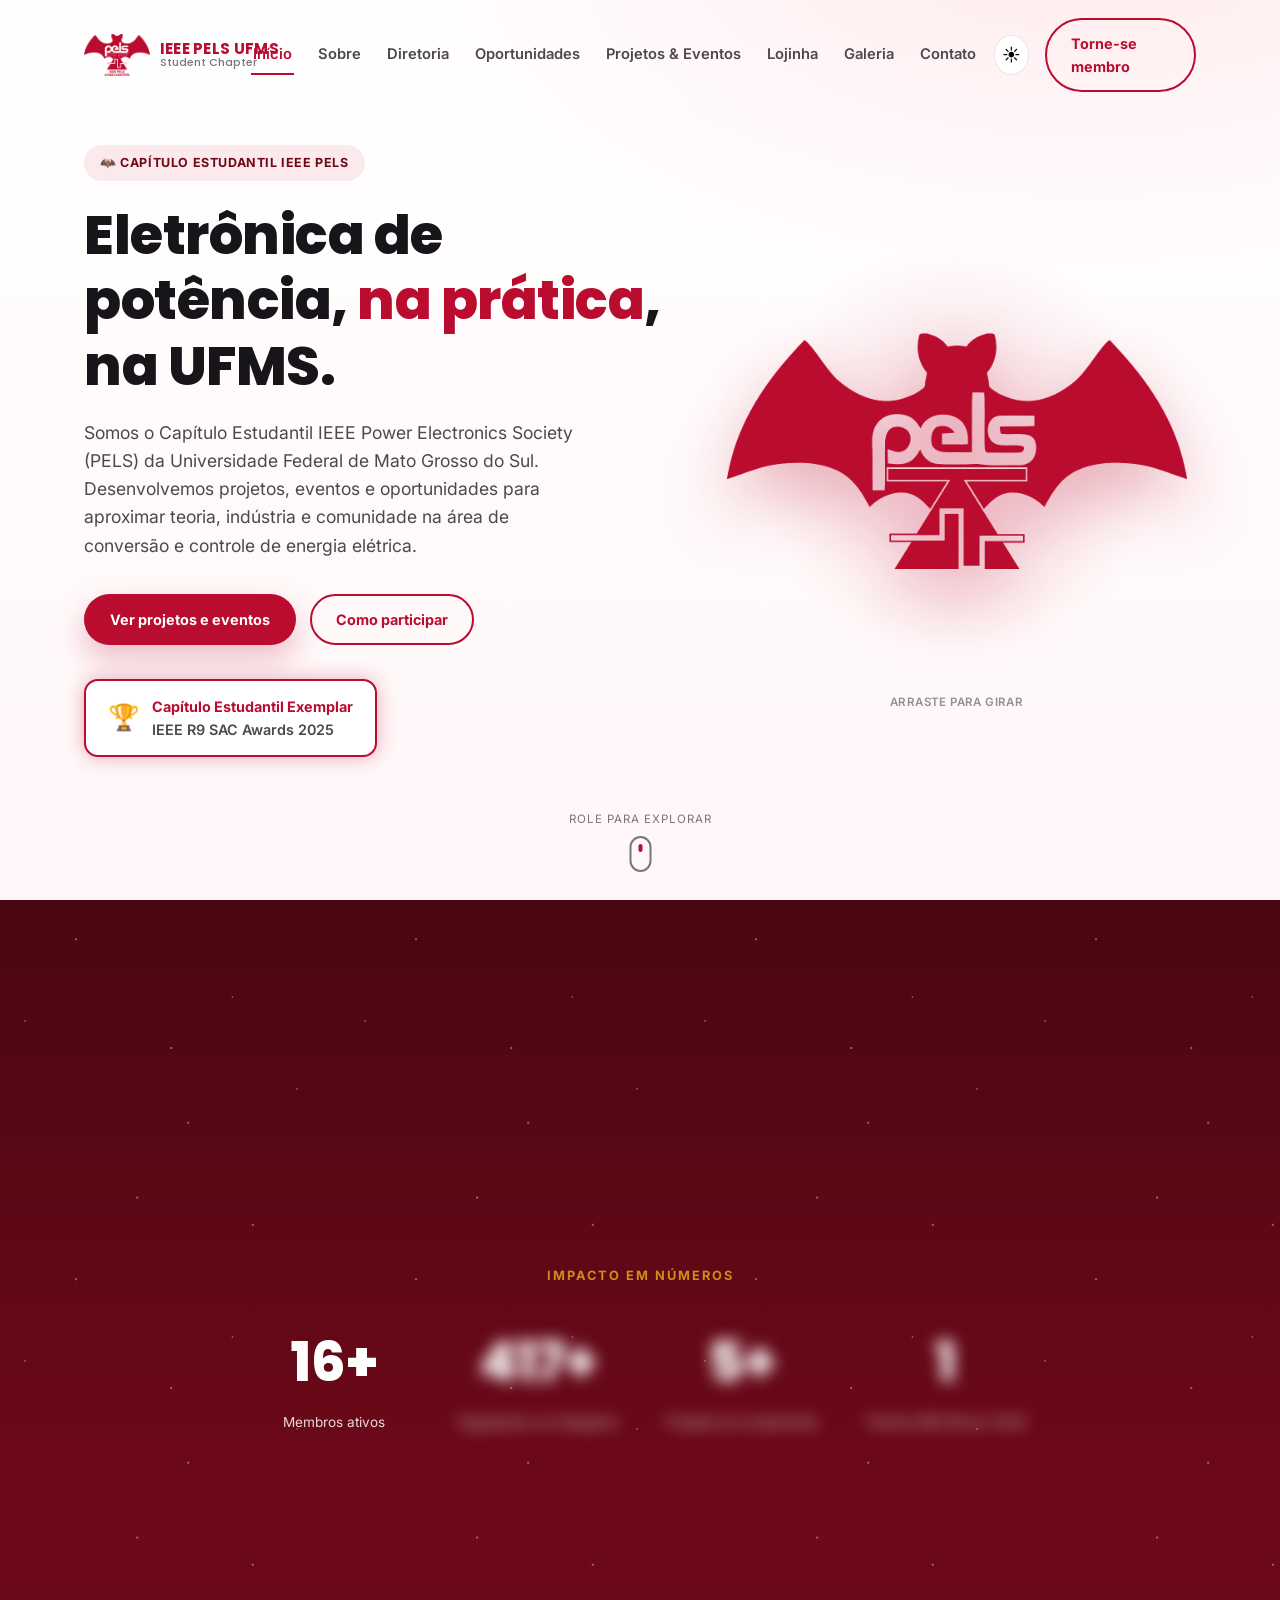
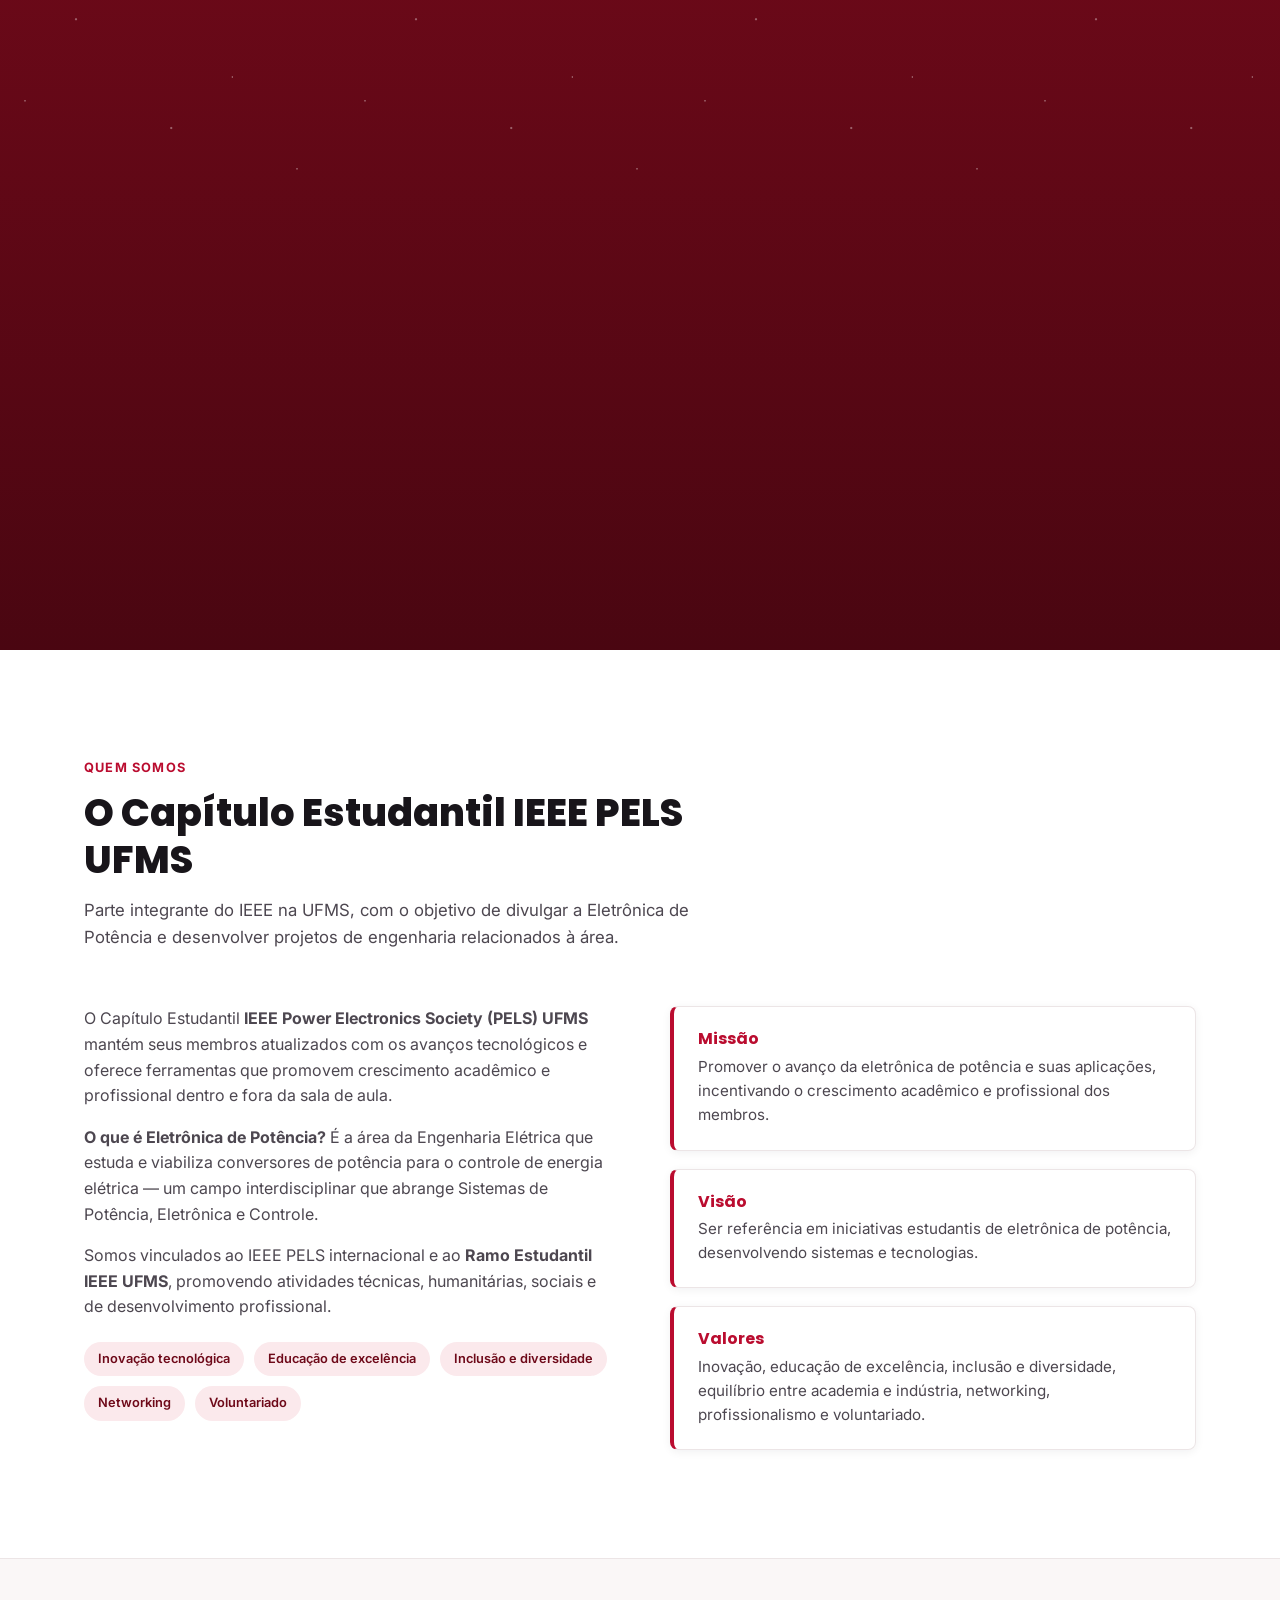
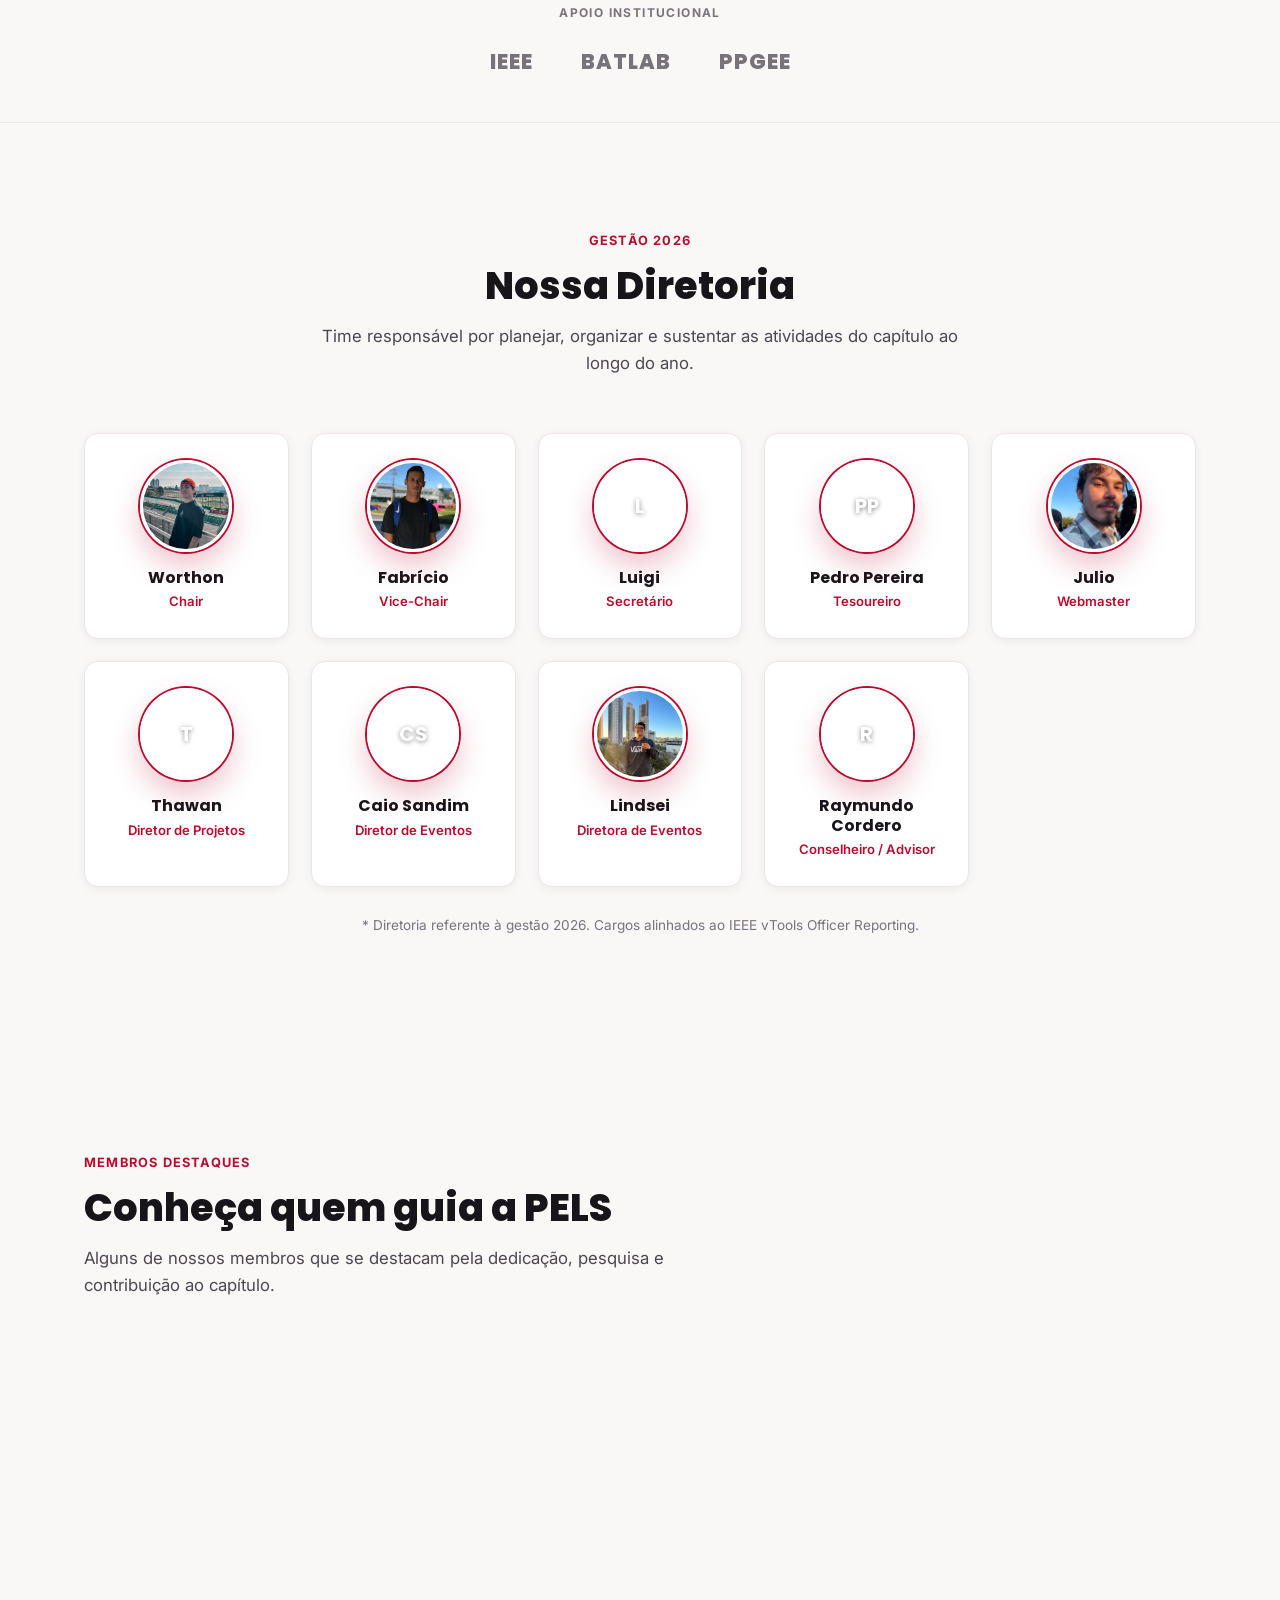
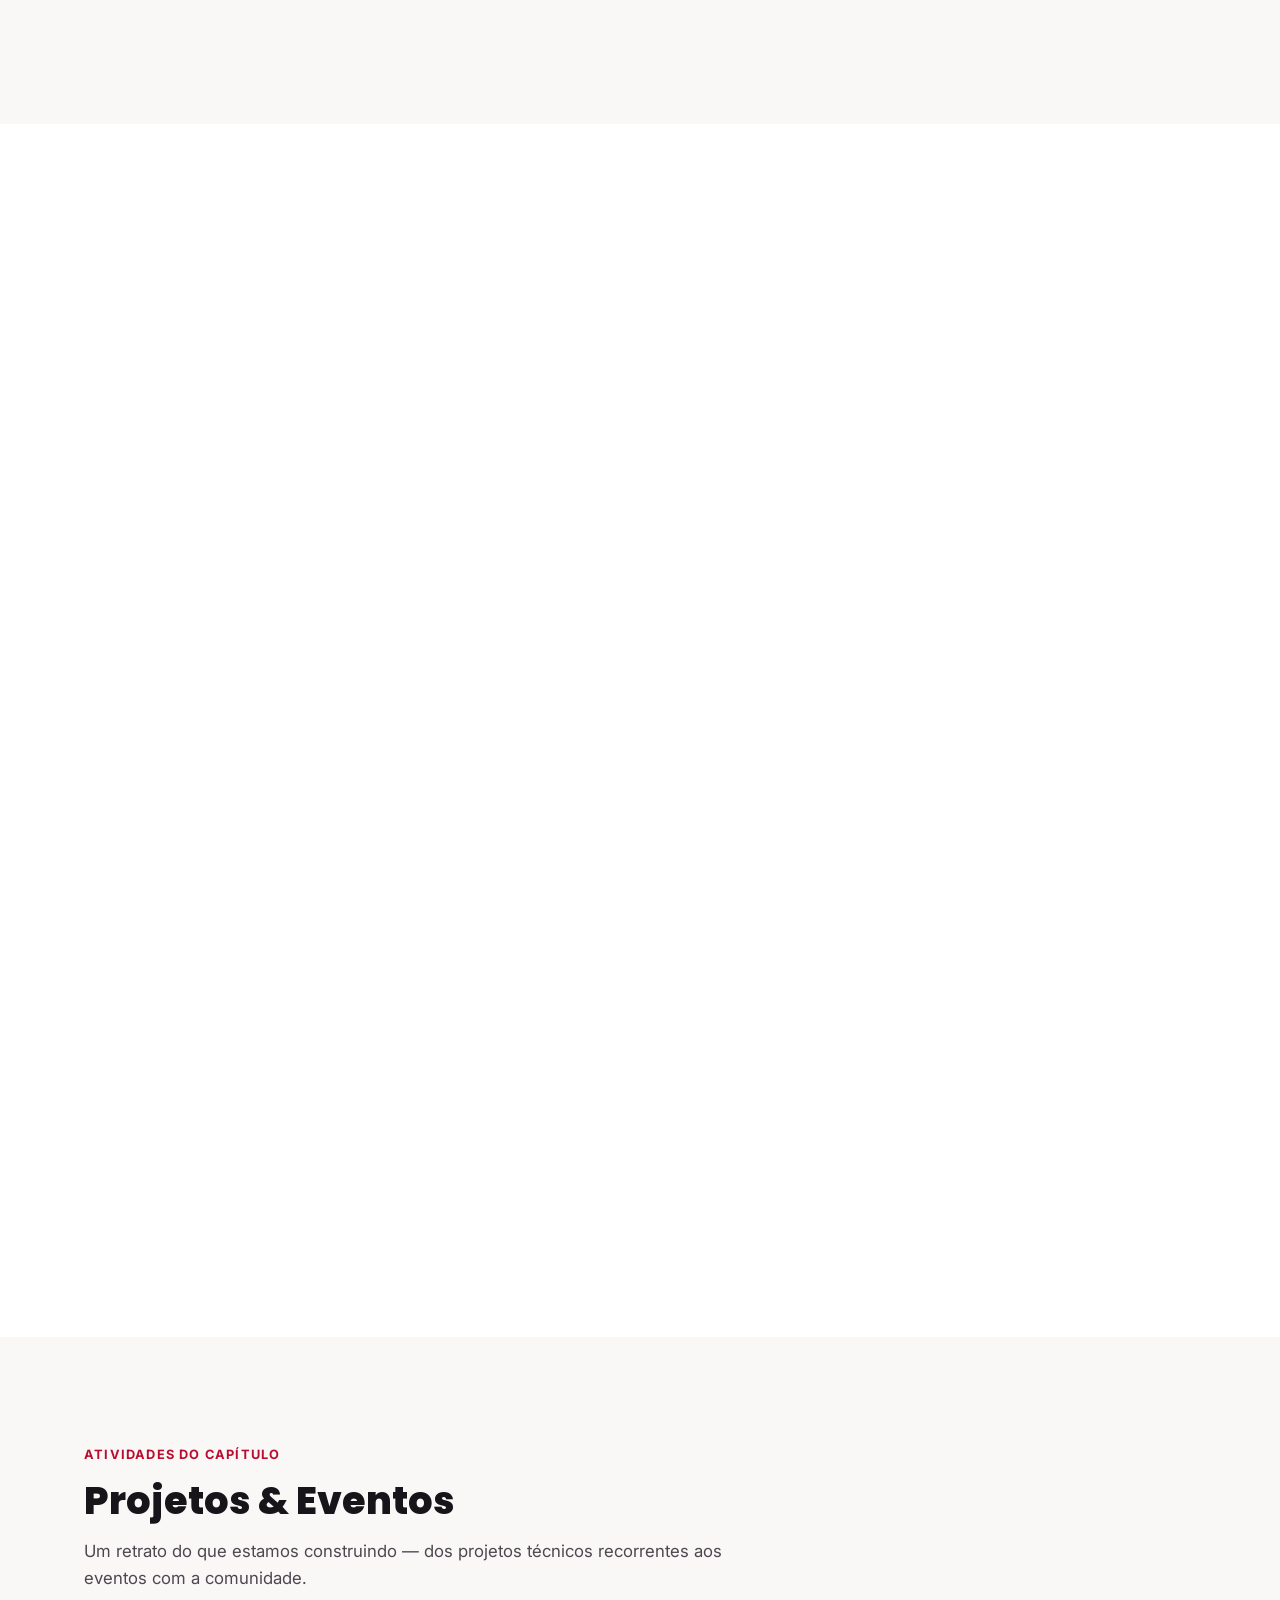
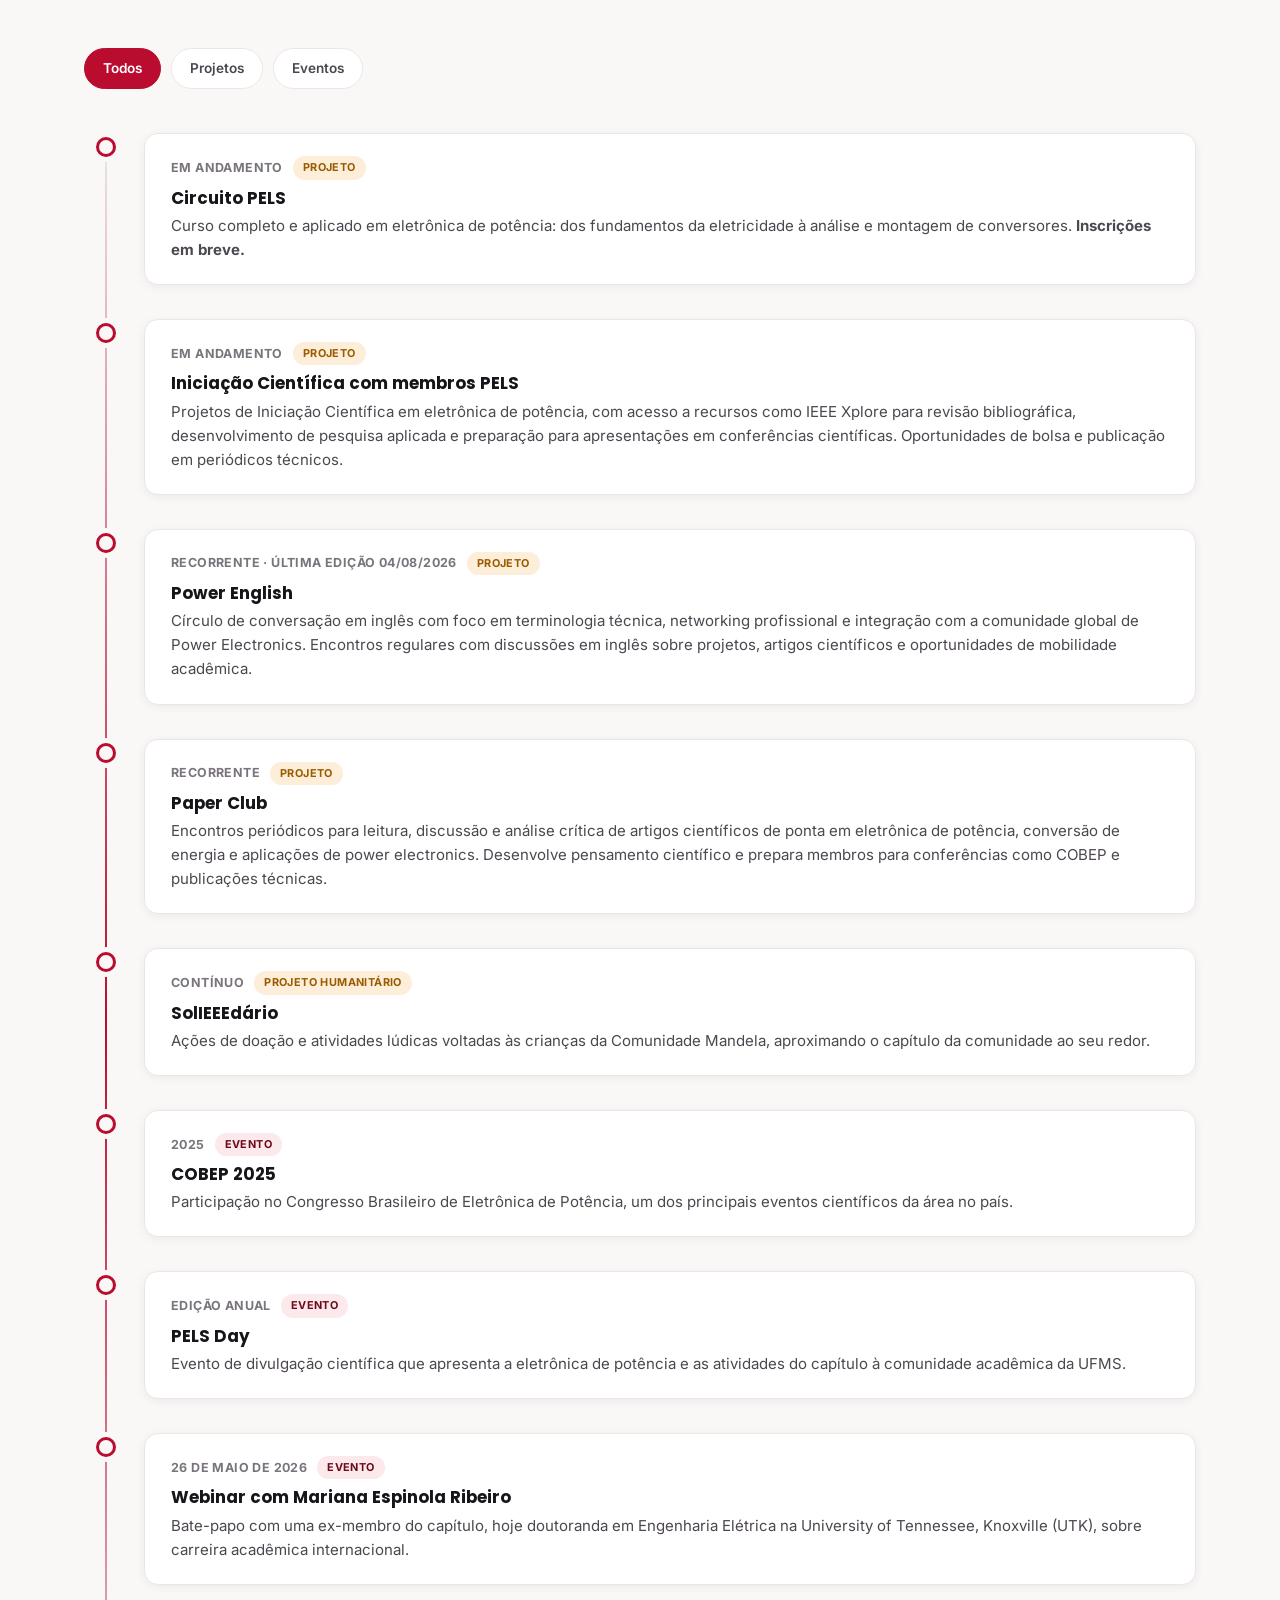
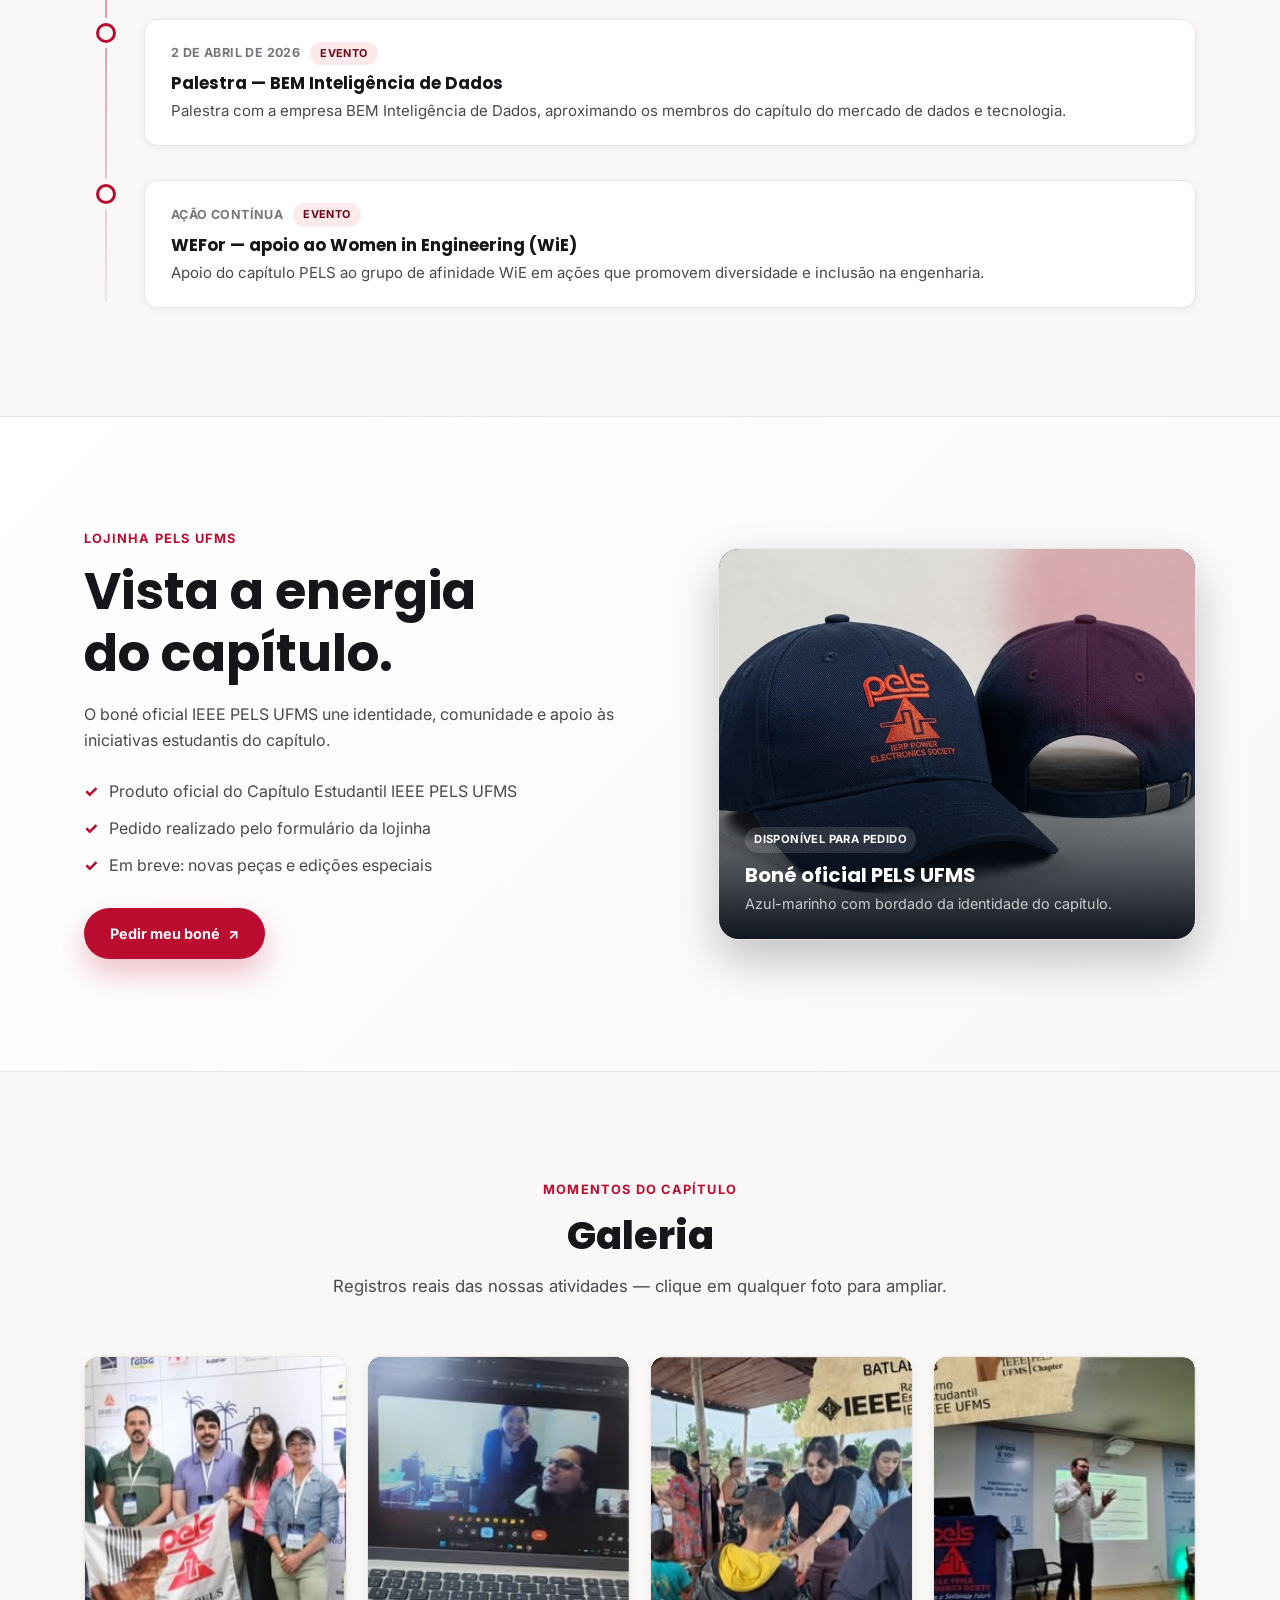
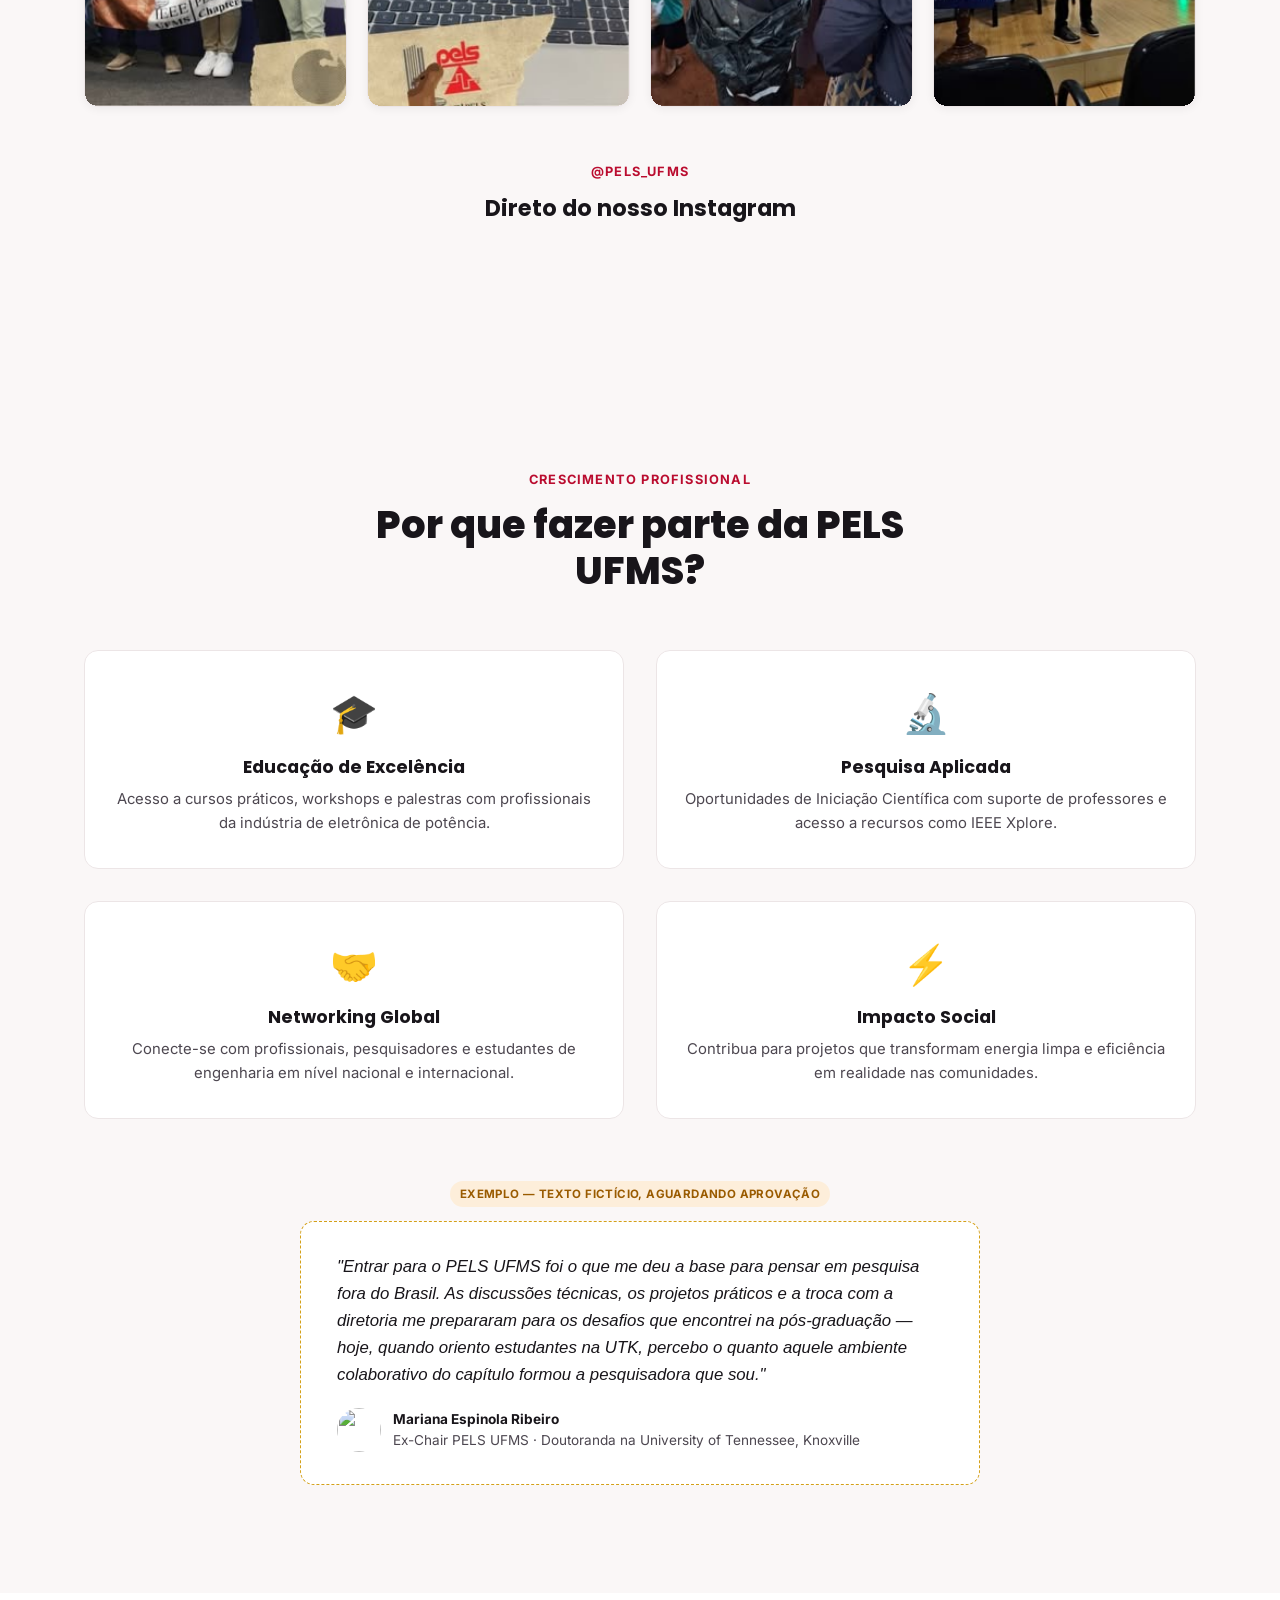
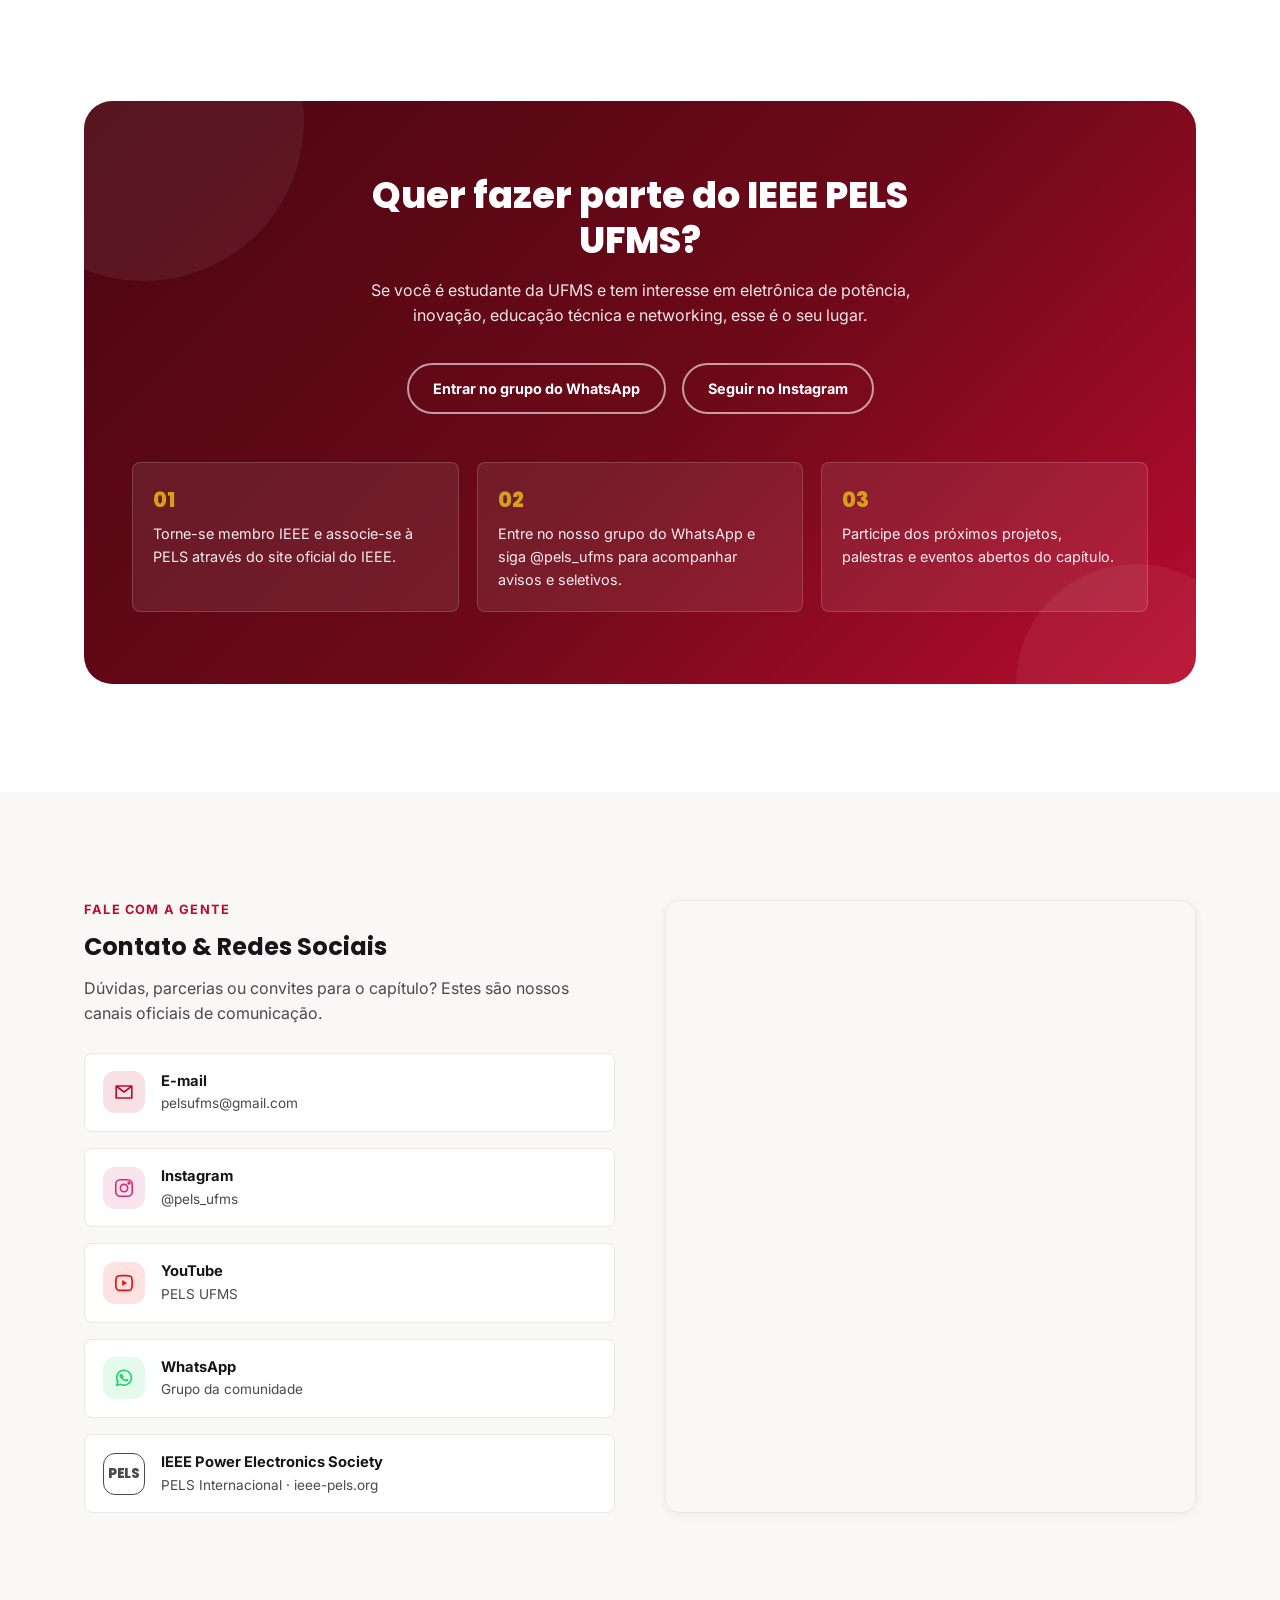
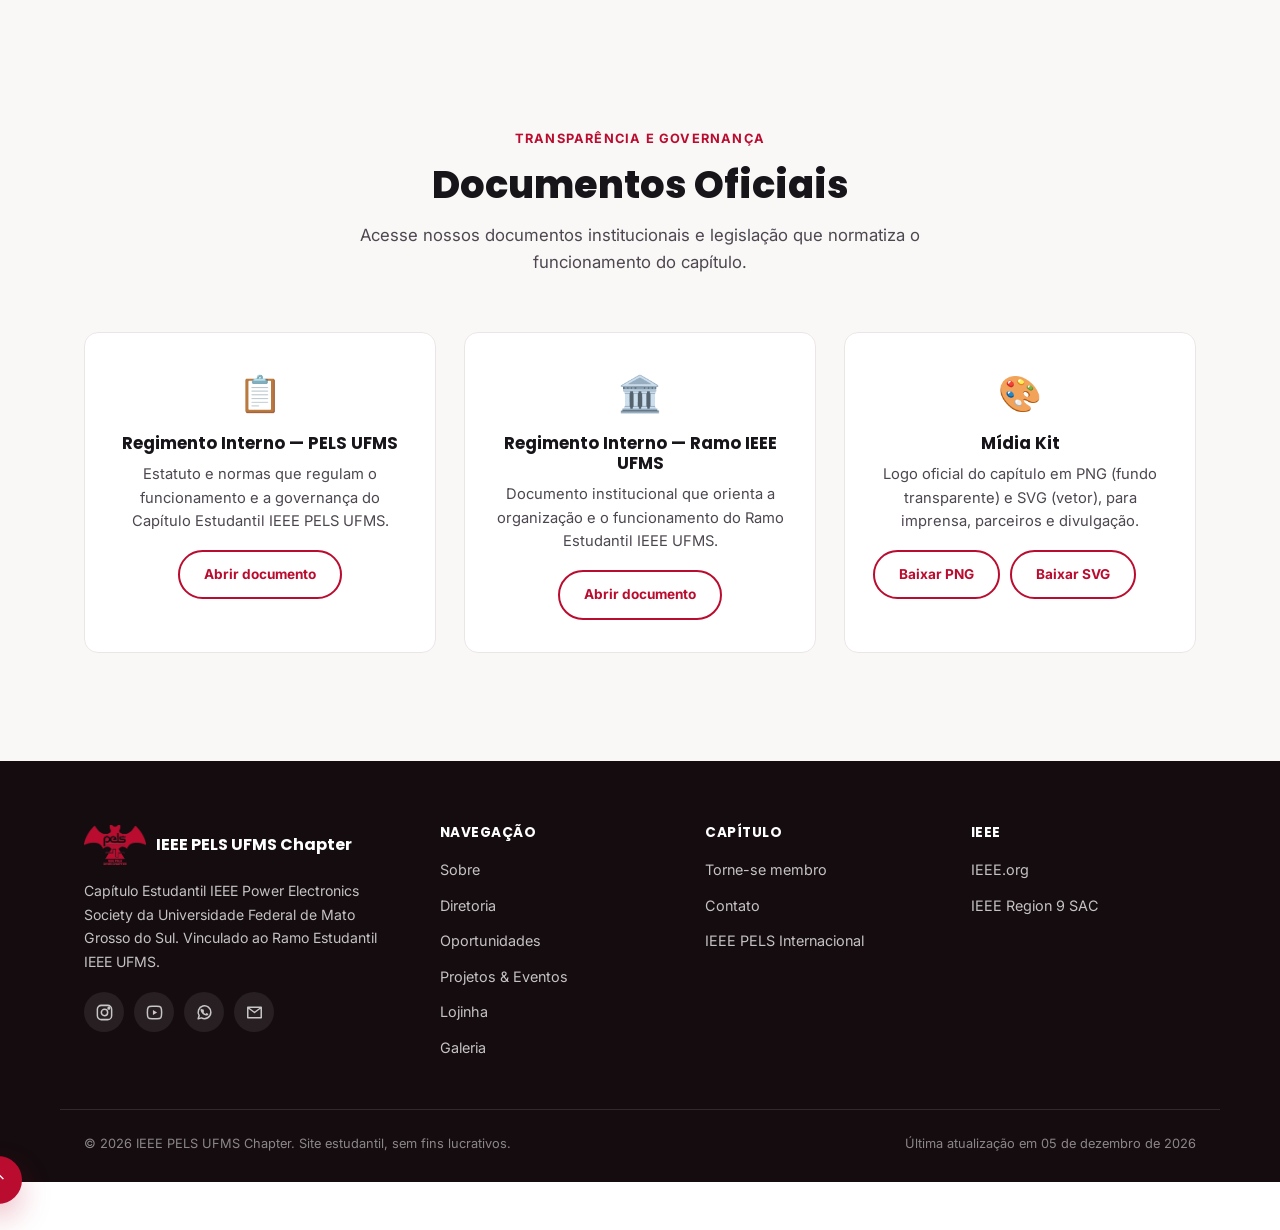
==== commit fd72b778: "Oficial" ====
--- a/index.html
+++ b/index.html
@@ -1,3 +1,4 @@
+
 <!DOCTYPE html>
 <html lang="pt-BR">
 <head>
@@ -16,6 +17,13 @@
 <link rel="preconnect" href="https://fonts.gstatic.com" crossorigin>
 <link href="https://fonts.googleapis.com/css2?family=Inter:wght@400;500;600;700&family=Poppins:wght@600;700;800&display=swap" rel="stylesheet">
 <link rel="stylesheet" href="css/style.css">
+<script>
+  (function () {
+    var stored = localStorage.getItem('pels-theme');
+    var theme = stored || (window.matchMedia('(prefers-color-scheme: dark)').matches ? 'dark' : 'light');
+    document.documentElement.setAttribute('data-theme', theme);
+  })();
+</script>
 </head>
 <body>
 
@@ -39,9 +47,15 @@
       <a href="#diretoria">Diretoria</a>
       <a href="#oportunidades">Oportunidades</a>
       <a href="#projetos">Projetos &amp; Eventos</a>
+      <a href="#loja">Lojinha</a>
       <a href="#galeria">Galeria</a>
       <a href="#contato">Contato</a>
     </nav>
+
+    <button class="theme-toggle" id="themeToggle" type="button" aria-label="Alternar tema claro/escuro" aria-pressed="false">
+      <span class="theme-icon theme-icon-sun" aria-hidden="true">☀️</span>
+      <span class="theme-icon theme-icon-moon" aria-hidden="true">🌙</span>
+    </button>
 
     <a href="#membros" class="btn btn-outline">Torne-se membro</a>
 
@@ -57,9 +71,15 @@
   <a href="#diretoria">Diretoria</a>
   <a href="#oportunidades">Oportunidades</a>
   <a href="#projetos">Projetos &amp; Eventos</a>
+  <a href="#loja">Lojinha</a>
   <a href="#galeria">Galeria</a>
   <a href="#contato">Contato</a>
   <a href="#membros" class="btn btn-primary">Torne-se membro</a>
+  <button class="theme-toggle theme-toggle-mobile" id="themeToggleMobile" type="button" aria-label="Alternar tema claro/escuro" aria-pressed="false">
+    <span class="theme-icon theme-icon-sun" aria-hidden="true">☀️</span>
+    <span class="theme-icon theme-icon-moon" aria-hidden="true">🌙</span>
+    <span class="theme-toggle-label" id="themeToggleLabel">Tema escuro</span>
+  </button>
 </nav>
 
 <main id="conteudo">
@@ -79,14 +99,18 @@
           <a href="#projetos" class="btn btn-primary">Ver projetos e eventos</a>
           <a href="#membros" class="btn btn-outline">Como participar</a>
         </div>
-        <div class="hero-badge reveal" style="--delay:.15s">
-          🏆 <span><strong>Capítulo Estudantil Exemplar</strong> — RSR&amp;RSYP CN 2026</span>
+        <div class="hero-badge hero-badge-award reveal" style="--delay:.15s">
+          <span class="award-icon">🏆</span>
+          <span><strong>Capítulo Estudantil Exemplar</strong><br>IEEE R9 SAC Awards 2025</span>
         </div>
       </div>
 
       <div class="hero-visual">
         <div class="glow-ring" aria-hidden="true"></div>
-        <img src="assets/img/logo.png" alt="Mascote do capítulo: morcego estilizado com o símbolo PELS">
+        <div class="logo-3d-canvas" id="logo3dCanvas" role="img" aria-label="Mascote do capítulo: morcego estilizado com o símbolo PELS, extrudado em 3D — arraste para girar" tabindex="0">
+          <img class="logo-3d-fallback" src="assets/img/hero-mark-icon.png" alt="Mascote do capítulo: morcego estilizado com o símbolo PELS">
+        </div>
+        <span class="logo-3d-hint" aria-hidden="true">Arraste para girar</span>
       </div>
     </div>
 
@@ -103,8 +127,8 @@
       <span class="pin-kicker">Impacto em números</span>
       <div class="stats-grid">
         <div class="stat-cine">
-          <div class="stat-num" data-count="6">0</div>
-          <div class="stat-label">Diretores ativos</div>
+          <div class="stat-num" data-count="16" data-suffix="+">0</div>
+          <div class="stat-label">Membros ativos</div>
         </div>
         <div class="stat-cine">
           <div class="stat-num" data-count="417" data-suffix="+">0</div>
@@ -116,7 +140,7 @@
         </div>
         <div class="stat-cine">
           <div class="stat-num" data-count="1">0</div>
-          <div class="stat-label">Prêmio IEEE R9 em 2026</div>
+          <div class="stat-label">Prêmio IEEE R9 em 2025</div>
         </div>
       </div>
     </div>
@@ -179,6 +203,18 @@
     </div>
   </section>
 
+  <!-- ================= APOIADORES ================= -->
+  <section class="supporters">
+    <div class="container">
+      <span class="supporters-label">Apoio institucional</span>
+      <div class="supporters-row">
+        <span class="supporter-mark">IEEE</span>
+        <span class="supporter-mark">BATLAB</span>
+        <span class="supporter-mark">PPGEE</span>
+      </div>
+    </div>
+  </section>
+
   <!-- ================= DIRETORIA ================= -->
   <section id="diretoria" class="section-alt">
     <div class="container">
@@ -190,52 +226,78 @@
 
       <div class="board-grid">
         <div class="board-card reveal" style="--delay:.05s">
-          <div class="avatar">W</div>
+          <div class="member-photo"><img src="assets/img/members/worthon.jpg" alt="Foto de Worthon"><span>W</span></div>
           <h3>Worthon</h3>
           <span class="role">Chair</span>
         </div>
         <div class="board-card reveal" style="--delay:.1s">
-          <div class="avatar">F</div>
+          <div class="member-photo"><img src="assets/img/members/fabricio.jpg" alt="Foto de Fabricio"><span>F</span></div>
           <h3>Fabrício</h3>
           <span class="role">Vice-Chair</span>
         </div>
         <div class="board-card reveal" style="--delay:.15s">
-          <div class="avatar">L</div>
+          <div class="member-photo"><img src="assets/img/members/luigi.jpg" alt="Foto de Luigi"><span>L</span></div>
           <h3>Luigi</h3>
           <span class="role">Secretário</span>
         </div>
         <div class="board-card reveal" style="--delay:.2s">
-          <div class="avatar">PP</div>
+          <div class="member-photo"><img src="assets/img/members/pedro-pereira.jpg" alt="Foto de Pedro Pereira"><span>PP</span></div>
           <h3>Pedro Pereira</h3>
           <span class="role">Tesoureiro</span>
         </div>
         <div class="board-card reveal" style="--delay:.25s">
-          <div class="avatar">J</div>
+          <div class="member-photo"><img src="assets/img/members/julio.jpg" alt="Foto de Julio"><span>J</span></div>
           <h3>Julio</h3>
           <span class="role">Webmaster</span>
         </div>
         <div class="board-card reveal" style="--delay:.3s">
-          <div class="avatar">T</div>
+          <div class="member-photo"><img src="assets/img/members/thawan.jpg" alt="Foto de Thawan"><span>T</span></div>
           <h3>Thawan</h3>
           <span class="role">Diretor de Projetos</span>
         </div>
         <div class="board-card reveal" style="--delay:.35s">
-          <div class="avatar">CS</div>
+          <div class="member-photo"><img src="assets/img/members/caio-sandim.jpg" alt="Foto de Caio Sandim"><span>CS</span></div>
           <h3>Caio Sandim</h3>
           <span class="role">Diretor de Eventos</span>
         </div>
         <div class="board-card reveal" style="--delay:.4s">
-          <div class="avatar">L</div>
+          <div class="member-photo"><img src="assets/img/members/lindsei.jpg" alt="Foto de Lindsei"><span>L</span></div>
           <h3>Lindsei</h3>
           <span class="role">Diretora de Eventos</span>
         </div>
         <div class="board-card reveal" style="--delay:.45s">
-          <div class="avatar">R</div>
+          <div class="member-photo"><img src="assets/img/members/raymundo-cordero.jpg" alt="Foto de Raymundo Cordero"><span>R</span></div>
           <h3>Raymundo Cordero</h3>
           <span class="role">Conselheiro / Advisor</span>
         </div>
       </div>
       <p class="board-note">* Diretoria referente à gestão 2026. Cargos alinhados ao IEEE vTools Officer Reporting.</p>
+    </div>
+  </section>
+
+  <!-- ================= MEMBROS DESTAQUES ================= -->
+  <section class="section" style="background:var(--bg-alt);">
+    <div class="container">
+      <div class="section-head reveal">
+        <span class="kicker">Membros Destaques</span>
+        <h2>Conheça quem guia a PELS</h2>
+        <p>Alguns de nossos membros que se destacam pela dedicação, pesquisa e contribuição ao capítulo.</p>
+      </div>
+
+      <div class="board-grid reveal" style="margin-top:40px;">
+        <div class="board-card">
+          <div class="member-photo"><img src="assets/img/members/mariana-espinola-ribeiro.jpg" alt="Foto de Mariana Espinola Ribeiro"><span>M</span></div>
+          <h3>Mariana Espinola Ribeiro</h3>
+          <span class="role">Ex-Chair PELS UFMS • Membro Egressa</span>
+          <p style="margin-top:10px;color:var(--ink-soft);font-size:0.88rem;">Doutoranda em Engenharia Elétrica na University of Tennessee, Knoxville (UTK) e Chair da iniciativa IEEE PELS Student Members.</p>
+        </div>
+        <div class="board-card">
+          <div class="member-photo"><img src="assets/img/members/ianca.jpg" alt="Foto de Ianca"><span>I</span></div>
+          <h3>Ianca Moraes</h3>
+          <span class="role">Membro Ativa • Ex-Chair PELS UFMS</span>
+          <p style="margin-top:10px;color:var(--ink-soft);font-size:0.88rem;">Exerceu a liderança do capítulo e segue contribuindo ativamente com pesquisas, projetos e formação de novos membros.</p>
+        </div>
+      </div>
     </div>
   </section>
 
@@ -252,7 +314,7 @@
       <div class="opp-grid">
         <div class="opp-card reveal" style="--delay:0s">
           <div class="opp-icon">🔬</div>
-          <h3>Iniciação Científica</h3>
+          <h3><a href="projetos/iniciacao-cientifica.html" target="_blank" rel="noopener">Iniciação Científica</a></h3>
           <p>Novas frentes de pesquisa desenvolvidas junto a membros do capítulo, com orientação para
             quem quer dar os primeiros passos na pesquisa acadêmica em eletrônica de potência.</p>
           <span class="opp-tag">Pesquisa</span>
@@ -268,9 +330,8 @@
 
         <div class="opp-card reveal" style="--delay:.16s">
           <div class="opp-icon">⚡</div>
-          <h3>Circuito PELS</h3>
-          <p>Novo projeto do capítulo, atualmente em desenvolvimento, voltado à prática de projeto e
-            montagem de circuitos de eletrônica de potência pelos próprios membros.</p>
+          <h3><a href="projetos/circuito-pels.html" target="_blank" rel="noopener">Circuito PELS</a></h3>
+            <p>Curso completo e aplicado em eletrônica de potência, do básico de eletricidade até a montagem prática de conversores de potência. Desenvolvido integralmente pelo capítulo, oferece teoria fundamentada com prática em bancada, preparando membros para atuar em projetos industriais. <strong>Inscrições em breve.</strong></p>
           <span class="opp-tag">Novo · Competição/Prática</span>
         </div>
 
@@ -308,15 +369,13 @@
       <div class="section-head reveal">
         <span class="kicker">Atividades do capítulo</span>
         <h2>Projetos &amp; Eventos</h2>
-        <p>Um retrato do que estamos construindo — dos projetos técnicos recorrentes às parcerias e
-          eventos com a comunidade.</p>
+        <p>Um retrato do que estamos construindo — dos projetos técnicos recorrentes aos eventos com a comunidade.</p>
       </div>
 
       <div class="filter-row reveal" role="group" aria-label="Filtrar atividades">
         <button class="filter-btn is-active" data-filter="all">Todos</button>
         <button class="filter-btn" data-filter="projeto">Projetos</button>
         <button class="filter-btn" data-filter="evento">Eventos</button>
-        <button class="filter-btn" data-filter="parceria">Parcerias</button>
       </div>
 
       <div class="timeline" id="timeline">
@@ -328,9 +387,8 @@
               <span class="timeline-date">Em andamento</span>
               <span class="badge badge-projeto">Projeto</span>
             </div>
-            <h3>Circuito PELS</h3>
-            <p>Novo projeto do capítulo voltado ao projeto e montagem prática de circuitos de eletrônica
-              de potência pelos membros.</p>
+            <h3><a href="projetos/circuito-pels.html" target="_blank" rel="noopener">Circuito PELS</a></h3>
+            <p>Curso completo e aplicado em eletrônica de potência: dos fundamentos da eletricidade à análise e montagem de conversores. <strong>Inscrições em breve.</strong></p>
           </div>
         </div>
 
@@ -341,9 +399,20 @@
               <span class="timeline-date">Em andamento</span>
               <span class="badge badge-projeto">Projeto</span>
             </div>
-            <h3>Iniciação Científica com membros PELS</h3>
-            <p>Início do desenvolvimento de projetos de Iniciação Científica junto aos membros do
-              capítulo, conectando estudo técnico e pesquisa acadêmica.</p>
+            <h3><a href="projetos/iniciacao-cientifica.html" target="_blank" rel="noopener">Iniciação Científica com membros PELS</a></h3>
+            <p>Projetos de Iniciação Científica em eletrônica de potência, com acesso a recursos como IEEE Xplore para revisão bibliográfica, desenvolvimento de pesquisa aplicada e preparação para apresentações em conferências científicas. Oportunidades de bolsa e publicação em periódicos técnicos.</p>
+          </div>
+        </div>
+
+<div class="timeline-item reveal" data-type="projeto">
+          <span class="timeline-dot"></span>
+          <div class="timeline-card">
+            <div class="timeline-meta">
+              <span class="timeline-date">Recorrente · última edição 04/08/2026</span>
+              <span class="badge badge-projeto">Projeto</span>
+            </div>
+            <h3><a href="projetos/power-english.html" target="_blank" rel="noopener" lang="en">Power English</a></h3>
+            <p>Círculo de conversação em inglês com foco em terminologia técnica, networking profissional e integração com a comunidade global de Power Electronics. Encontros regulares com discussões em inglês sobre projetos, artigos científicos e oportunidades de mobilidade acadêmica.</p>
           </div>
         </div>
 
@@ -354,35 +423,8 @@
               <span class="timeline-date">Recorrente</span>
               <span class="badge badge-projeto">Projeto</span>
             </div>
-            <h3>Montagem de Conversores — Conversor Buck</h3>
-            <p>Atividade prática de modelagem e montagem de um conversor Buck, aplicando na bancada os
-              conceitos estudados em eletrônica de potência.</p>
-          </div>
-        </div>
-
-        <div class="timeline-item reveal" data-type="projeto">
-          <span class="timeline-dot"></span>
-          <div class="timeline-card">
-            <div class="timeline-meta">
-              <span class="timeline-date">Recorrente · última edição 04/08/2026</span>
-              <span class="badge badge-projeto">Projeto</span>
-            </div>
-            <h3>Power English</h3>
-            <p>Círculo de conversação em inglês voltado à prática de idioma técnico e networking entre os
-              membros do capítulo.</p>
-          </div>
-        </div>
-
-        <div class="timeline-item reveal" data-type="projeto">
-          <span class="timeline-dot"></span>
-          <div class="timeline-card">
-            <div class="timeline-meta">
-              <span class="timeline-date">Recorrente</span>
-              <span class="badge badge-projeto">Projeto</span>
-            </div>
-            <h3>Paper Club</h3>
-            <p>Encontros de leitura e discussão de artigos científicos da área de eletrônica de potência,
-              incentivando o hábito de pesquisa entre os membros.</p>
+            <h3><a href="projetos/paper-club.html" target="_blank" rel="noopener" lang="en">Paper Club</a></h3>
+            <p>Encontros periódicos para leitura, discussão e análise crítica de artigos científicos de ponta em eletrônica de potência, conversão de energia e aplicações de power electronics. Desenvolve pensamento científico e prepara membros para conferências como COBEP e publicações técnicas.</p>
           </div>
         </div>
 
@@ -393,7 +435,7 @@
               <span class="timeline-date">Contínuo</span>
               <span class="badge badge-projeto">Projeto Humanitário</span>
             </div>
-            <h3>SolIEEEdário</h3>
+            <h3><a href="projetos/solieeedario.html" target="_blank" rel="noopener">SolIEEEdário</a></h3>
             <p>Ações de doação e atividades lúdicas voltadas às crianças da Comunidade Mandela,
               aproximando o capítulo da comunidade ao seu redor.</p>
           </div>
@@ -406,7 +448,7 @@
               <span class="timeline-date">2025</span>
               <span class="badge badge-evento">Evento</span>
             </div>
-            <h3>COBEP 2025</h3>
+            <h3><a href="projetos/cobep.html" target="_blank" rel="noopener">COBEP 2025</a></h3>
             <p>Participação no Congresso Brasileiro de Eletrônica de Potência, um dos principais eventos
               científicos da área no país.</p>
           </div>
@@ -419,7 +461,7 @@
               <span class="timeline-date">Edição anual</span>
               <span class="badge badge-evento">Evento</span>
             </div>
-            <h3>PELS Day</h3>
+            <h3><a href="projetos/pels-day.html" target="_blank" rel="noopener">PELS Day</a></h3>
             <p>Evento de divulgação científica que apresenta a eletrônica de potência e as atividades do
               capítulo à comunidade acadêmica da UFMS.</p>
           </div>
@@ -432,39 +474,64 @@
               <span class="timeline-date">26 de maio de 2026</span>
               <span class="badge badge-evento">Evento</span>
             </div>
-            <h3>Webinar com Mariana Espinola Ribeiro</h3>
+            <h3><a href="projetos/webinar-mariana.html" target="_blank" rel="noopener">Webinar com Mariana Espinola Ribeiro</a></h3>
             <p>Bate-papo com uma ex-membro do capítulo, hoje doutoranda em Engenharia Elétrica na
               University of Tennessee, Knoxville (UTK), sobre carreira acadêmica internacional.</p>
           </div>
         </div>
 
-        <div class="timeline-item reveal" data-type="parceria">
+        <div class="timeline-item reveal" data-type="evento">
           <span class="timeline-dot"></span>
           <div class="timeline-card">
             <div class="timeline-meta">
               <span class="timeline-date">2 de abril de 2026</span>
-              <span class="badge badge-parceria">Parceria</span>
-            </div>
-            <h3>Palestra — BEM Inteligência de Dados</h3>
+              <span class="badge badge-evento">Evento</span>
+            </div>
+            <h3><a href="projetos/palestra-bem.html" target="_blank" rel="noopener">Palestra — BEM Inteligência de Dados</a></h3>
             <p>Palestra com a empresa BEM Inteligência de Dados, aproximando os membros do capítulo do
               mercado de dados e tecnologia.</p>
           </div>
         </div>
 
-        <div class="timeline-item reveal" data-type="parceria">
-          <span class="timeline-dot"></span>
-          <div class="timeline-card">
-            <div class="timeline-meta">
-              <span class="timeline-date">Parceria contínua</span>
-              <span class="badge badge-parceria">Parceria</span>
-            </div>
-            <h3>WEFor — apoio ao Women in Engineering (WiE)</h3>
+        <div class="timeline-item reveal" data-type="evento">
+          <span class="timeline-dot"></span>
+          <div class="timeline-card">
+            <div class="timeline-meta">
+              <span class="timeline-date">Ação contínua</span>
+              <span class="badge badge-evento">Evento</span>
+            </div>
+            <h3><a href="projetos/wefor.html" target="_blank" rel="noopener">WEFor — apoio ao Women in Engineering (WiE)</a></h3>
             <p>Apoio do capítulo PELS ao grupo de afinidade WiE em ações que promovem diversidade e
               inclusão na engenharia.</p>
           </div>
         </div>
 
       </div>
+    </div>
+  </section>
+
+  <!-- ================= LOJINHA ================= -->
+  <section id="loja" class="store-section">
+    <div class="container store-layout">
+      <div class="store-copy reveal reveal-left">
+        <span class="kicker">Lojinha PELS UFMS</span>
+        <h2>Vista a energia<br>do capítulo.</h2>
+        <p>O boné oficial IEEE PELS UFMS une identidade, comunidade e apoio às iniciativas estudantis do capítulo.</p>
+        <ul class="store-points">
+          <li>Produto oficial do Capítulo Estudantil IEEE PELS UFMS</li>
+          <li>Pedido realizado pelo formulário da lojinha</li>
+          <li>Em breve: novas peças e edições especiais</li>
+        </ul>
+        <a class="btn btn-primary" href="https://docs.google.com/forms/d/e/1FAIpQLScPpSZk8Nlu5Xvtdf27kaiB1F0Iyk7gcQQs08hyeswyXiyEWQ/viewform?usp=publish-editor" target="_blank" rel="noopener">Pedir meu boné <span aria-hidden="true">↗</span></a>
+      </div>
+      <article class="product-card reveal reveal-right" aria-label="Boné oficial IEEE PELS UFMS">
+        <img class="product-photo" src="assets/img/products/bone-pels-ufms.jpeg" alt="Boné azul-marinho oficial PELS UFMS, visto pela frente e por trás" loading="lazy">
+        <div class="product-info">
+          <span class="product-status">Disponível para pedido</span>
+          <h3>Boné oficial PELS UFMS</h3>
+          <p>Azul-marinho com bordado da identidade do capítulo.</p>
+        </div>
+      </article>
     </div>
   </section>
 
@@ -478,30 +545,43 @@
       </div>
 
       <div class="gallery-grid">
-        <div class="gallery-item reveal reveal-scale tilt" style="--delay:0s" data-caption="Capítulo representado com a bandeira PELS em evento acadêmico">
+        <div class="gallery-item reveal reveal-scale tilt" style="--delay:0s" data-caption="Capítulo representado com a bandeira PELS em evento acadêmico" tabindex="0" role="button" aria-label="Ampliar foto: Representando o capítulo">
           <img src="assets/img/gallery/momento-01.jpg" alt="Membros do capítulo PELS UFMS segurando a bandeira do capítulo em um evento" loading="lazy">
           <div class="gallery-overlay"><span>Representando o capítulo</span></div>
           <span class="gallery-expand" aria-hidden="true">⤢</span>
         </div>
-        <div class="gallery-item reveal reveal-scale tilt" style="--delay:.08s" data-caption="Webinar com Mariana Espinola Ribeiro, ex-membro e doutoranda na UTK">
+        <div class="gallery-item reveal reveal-scale tilt" style="--delay:.08s" data-caption="Webinar com Mariana Espinola Ribeiro, ex-membro e doutoranda na UTK" tabindex="0" role="button" aria-label="Ampliar foto: Webinar com egressa (UTK)">
           <img src="assets/img/gallery/momento-02.jpg" alt="Webinar por videochamada com ex-membro do capítulo" loading="lazy">
           <div class="gallery-overlay"><span>Webinar com egressa (UTK)</span></div>
           <span class="gallery-expand" aria-hidden="true">⤢</span>
         </div>
-        <div class="gallery-item reveal reveal-scale tilt" style="--delay:.16s" data-caption="Ação social SolIEEEdário com crianças da Comunidade Mandela">
+        <div class="gallery-item reveal reveal-scale tilt" style="--delay:.16s" data-caption="Ação social SolIEEEdário com crianças da Comunidade Mandela" tabindex="0" role="button" aria-label="Ampliar foto: SolIEEEdário">
           <img src="assets/img/gallery/momento-03.jpg" alt="Voluntários do capítulo em ação social SolIEEEdário com crianças" loading="lazy">
           <div class="gallery-overlay"><span>SolIEEEdário</span></div>
           <span class="gallery-expand" aria-hidden="true">⤢</span>
         </div>
-        <div class="gallery-item reveal reveal-scale tilt" style="--delay:.24s" data-caption="Apresentação de membro do capítulo em evento acadêmico da UFMS">
+        <div class="gallery-item reveal reveal-scale tilt" style="--delay:.24s" data-caption="Apresentação de membro do capítulo em evento acadêmico da UFMS" tabindex="0" role="button" aria-label="Ampliar foto: No palco, representando a PELS">
           <img src="assets/img/gallery/momento-04.jpg" alt="Membro do capítulo apresentando em palco de evento acadêmico" loading="lazy">
           <div class="gallery-overlay"><span>No palco, representando a PELS</span></div>
           <span class="gallery-expand" aria-hidden="true">⤢</span>
         </div>
       </div>
       <!-- TODO: substituir/completar com fotos de confraternizações e do PELS Day fornecidas pela diretoria -->
-    </div>
-  </section>
+
+      <div class="insta-embeds reveal" style="margin-top:56px;">
+        <div class="section-head center" style="margin-bottom:32px;">
+          <span class="kicker">@pels_ufms</span>
+          <h3 style="font-size:1.4rem;">Direto do nosso Instagram</h3>
+        </div>
+        <div class="insta-embeds-grid">
+          <blockquote class="instagram-media" data-instgrm-permalink="https://www.instagram.com/p/DVg1gPiico-/" data-instgrm-version="14"></blockquote>
+          <blockquote class="instagram-media" data-instgrm-permalink="https://www.instagram.com/p/DVoG5PVjSPw/" data-instgrm-version="14"></blockquote>
+          <blockquote class="instagram-media" data-instgrm-permalink="https://www.instagram.com/p/DWUKyNYltnK/" data-instgrm-version="14"></blockquote>
+        </div>
+      </div>
+    </div>
+  </section>
+  <script async src="https://www.instagram.com/embed.js"></script>
 
   <!-- Lightbox -->
   <div class="lightbox" id="lightbox" role="dialog" aria-modal="true" aria-hidden="true">
@@ -514,6 +594,57 @@
     </div>
   </div>
 
+  <!-- ================= POR QUE PELS ================= -->
+  <section class="section" style="background:var(--bg-alt);">
+    <div class="container">
+      <div class="section-head center reveal">
+        <span class="kicker">Crescimento profissional</span>
+        <h2>Por que fazer parte da PELS UFMS?</h2>
+      </div>
+
+      <div class="why-grid reveal">
+        <div class="why-card">
+          <span class="why-icon">🎓</span>
+          <h3>Educação de Excelência</h3>
+          <p>Acesso a cursos práticos, workshops e palestras com profissionais da indústria de eletrônica de potência.</p>
+        </div>
+        <div class="why-card">
+          <span class="why-icon">🔬</span>
+          <h3>Pesquisa Aplicada</h3>
+          <p>Oportunidades de Iniciação Científica com suporte de professores e acesso a recursos como IEEE Xplore.</p>
+        </div>
+        <div class="why-card">
+          <span class="why-icon">🤝</span>
+          <h3>Networking Global</h3>
+          <p>Conecte-se com profissionais, pesquisadores e estudantes de engenharia em nível nacional e internacional.</p>
+        </div>
+        <div class="why-card">
+          <span class="why-icon">⚡</span>
+          <h3>Impacto Social</h3>
+          <p>Contribua para projetos que transformam energia limpa e eficiência em realidade nas comunidades.</p>
+        </div>
+      </div>
+
+      <!-- EXEMPLO ILUSTRATIVO: depoimento fictício, gerado apenas para a diretoria avaliar o formato.
+           NÃO publicar sem antes confirmar o texto real com a Mariana. Trocar/remover antes de ir ao ar. -->
+      <div class="testimonial-draft-flag reveal" style="max-width:680px;margin:48px auto 0;text-align:center;">
+        <span class="opp-tag" style="background:var(--badge-projeto-bg, rgba(212,160,23,.16));color:var(--badge-projeto-ink, #b8860b);">Exemplo — texto fictício, aguardando aprovação</span>
+      </div>
+      <figure class="testimonial-card reveal" style="max-width:680px;margin:14px auto 0;">
+        <blockquote>
+          "Entrar para o PELS UFMS foi o que me deu a base para pensar em pesquisa fora do Brasil. As
+          discussões técnicas, os projetos práticos e a troca com a diretoria me prepararam para os
+          desafios que encontrei na pós-graduação — hoje, quando oriento estudantes na UTK, percebo o
+          quanto aquele ambiente colaborativo do capítulo formou a pesquisadora que sou."
+        </blockquote>
+        <figcaption>
+          <img src="assets/img/members/mariana-espinola-ribeiro.jpg" alt="" aria-hidden="true">
+          <span><strong>Mariana Espinola Ribeiro</strong><br>Ex-Chair PELS UFMS · Doutoranda na University of Tennessee, Knoxville</span>
+        </figcaption>
+      </figure>
+    </div>
+  </section>
+
   <!-- ================= TORNE-SE MEMBRO ================= -->
   <section id="membros">
     <div class="container">
@@ -522,7 +653,7 @@
         <p>Se você é estudante da UFMS e tem interesse em eletrônica de potência, inovação, educação
           técnica e networking, esse é o seu lugar.</p>
         <div class="join-actions">
-          <a href="https://chat.whatsapp.com/L0XDdYdBZkR9xxgY0qkixv" target="_blank" rel="noopener" class="btn btn-ghost-light">Entrar no grupo do WhatsApp</a>
+          <a href="https://chat.whatsapp.com/J5uKCY3uAXA0diFgOtXQ81" target="_blank" rel="noopener" class="btn btn-ghost-light">Entrar no grupo do WhatsApp</a>
           <a href="https://www.instagram.com/pels_ufms/" target="_blank" rel="noopener" class="btn btn-ghost-light">Seguir no Instagram</a>
         </div>
 
@@ -555,24 +686,24 @@
 
         <div class="contact-list">
           <a class="contact-item" href="mailto:pelsufms@gmail.com">
-            <span class="contact-icon" aria-hidden="true">✉️</span>
+            <span class="contact-icon contact-icon-email" aria-hidden="true"><svg viewBox="0 0 24 24"><path d="M3.5 5.5h17v13h-17zM4 6l8 6 8-6"/></svg></span>
             <span><strong>E-mail</strong><span>pelsufms@gmail.com</span></span>
           </a>
           <a class="contact-item" href="https://www.instagram.com/pels_ufms/" target="_blank" rel="noopener">
-            <span class="contact-icon" aria-hidden="true">📷</span>
+            <span class="contact-icon contact-icon-instagram" aria-hidden="true"><svg viewBox="0 0 24 24"><rect x="3" y="3" width="18" height="18" rx="5"/><circle cx="12" cy="12" r="4"/><circle cx="17.5" cy="6.5" r="1"/></svg></span>
             <span><strong>Instagram</strong><span>@pels_ufms</span></span>
           </a>
           <a class="contact-item" href="https://youtube.com/@pelsufms8757" target="_blank" rel="noopener">
-            <span class="contact-icon" aria-hidden="true">▶️</span>
+            <span class="contact-icon contact-icon-youtube" aria-hidden="true"><svg viewBox="0 0 24 24"><path d="M21 12c0 3.5-.4 5.7-1.1 6.7-.7.9-2.2 1.3-4.8 1.3H8.9c-2.6 0-4.1-.4-4.8-1.3C3.4 17.7 3 15.5 3 12s.4-5.7 1.1-6.7C4.8 4.4 6.3 4 8.9 4h6.2c2.6 0 4.1.4 4.8 1.3.7 1 1.1 3.2 1.1 6.7Z"/><path d="m10 8.8 5.3 3.2-5.3 3.2Z" class="fill"/></svg></span>
             <span><strong>YouTube</strong><span>PELS UFMS</span></span>
           </a>
-          <a class="contact-item" href="https://chat.whatsapp.com/L0XDdYdBZkR9xxgY0qkixv" target="_blank" rel="noopener">
-            <span class="contact-icon" aria-hidden="true">💬</span>
+          <a class="contact-item" href="https://chat.whatsapp.com/J5uKCY3uAXA0diFgOtXQ81" target="_blank" rel="noopener">
+            <span class="contact-icon contact-icon-whatsapp" aria-hidden="true"><svg viewBox="0 0 24 24"><path d="M20 11.8a8 8 0 0 1-11.8 7L4 20l1.3-4.1A8 8 0 1 1 20 11.8Z"/><path d="M9.1 8.3c.2-.4.3-.4.6-.4h.5c.1 0 .3 0 .4.3l.8 1.9c.1.2.1.3 0 .5l-.4.5c-.2.2-.3.3-.1.6.2.4.9 1.4 2 1.9.3.2.5.2.7 0l.7-.8c.2-.2.3-.2.5-.1l1.7.8c.3.1.4.2.4.4 0 .2-.1 1-.6 1.4-.5.5-1.2.6-1.5.6-.4 0-1.5-.1-3.1-.8a10.7 10.7 0 0 1-3.5-3.1c-.9-1.2-1.2-2.3-1.2-3.1 0-.8.4-1.3.7-1.7Z" class="fill"/></svg></span>
             <span><strong>WhatsApp</strong><span>Grupo da comunidade</span></span>
           </a>
           <a class="contact-item" href="https://www.ieee-pels.org" target="_blank" rel="noopener">
-            <span class="contact-icon" aria-hidden="true">🌐</span>
-            <span><strong>IEEE PELS</strong><span>ieee-pels.org</span></span>
+            <span class="contact-icon pels-international-mark" aria-hidden="true"><span>PELS</span></span>
+            <span><strong>IEEE Power Electronics Society</strong><span>PELS Internacional · ieee-pels.org</span></span>
           </a>
         </div>
       </div>
@@ -590,6 +721,41 @@
 
 </main>
 
+<!-- ================= DOCUMENTOS ================= -->
+<section id="documentos" class="section" style="background:var(--bg-alt);">
+  <div class="container">
+    <div class="section-head center reveal">
+      <span class="kicker">Transparência e Governança</span>
+      <h2>Documentos Oficiais</h2>
+      <p>Acesse nossos documentos institucionais e legislação que normatiza o funcionamento do capítulo.</p>
+    </div>
+
+    <div class="docs-grid reveal">
+      <article class="doc-card">
+        <span class="doc-icon">📋</span>
+        <h3>Regimento Interno — PELS UFMS</h3>
+        <p>Estatuto e normas que regulam o funcionamento e a governança do Capítulo Estudantil IEEE PELS UFMS.</p>
+        <a href="assets/docs/Regimento_Interno_PELS.pdf" target="_blank" rel="noopener" class="btn btn-outline" style="margin-top:16px;font-size:0.85rem;">Abrir documento</a>
+      </article>
+      <article class="doc-card">
+        <span class="doc-icon">🏛️</span>
+        <h3>Regimento Interno — Ramo IEEE UFMS</h3>
+        <p>Documento institucional que orienta a organização e o funcionamento do Ramo Estudantil IEEE UFMS.</p>
+        <a href="assets/docs/Regimento_Interno_Ramo_UFMS.pdf" target="_blank" rel="noopener" class="btn btn-outline" style="margin-top:16px;font-size:0.85rem;">Abrir documento</a>
+      </article>
+      <article class="doc-card">
+        <span class="doc-icon">🎨</span>
+        <h3>Mídia Kit</h3>
+        <p>Logo oficial do capítulo em PNG (fundo transparente) e SVG (vetor), para imprensa, parceiros e divulgação.</p>
+        <div style="display:flex;gap:10px;flex-wrap:wrap;margin-top:16px;">
+          <a href="assets/img/logo.png" download class="btn btn-outline" style="font-size:0.85rem;">Baixar PNG</a>
+          <a href="assets/img/logo-vector.svg" download class="btn btn-outline" style="font-size:0.85rem;">Baixar SVG</a>
+        </div>
+      </article>
+    </div>
+  </div>
+</section>
+
 <!-- ================= FOOTER ================= -->
 <footer class="site-footer">
   <div class="container footer-grid">
@@ -601,10 +767,10 @@
       <p>Capítulo Estudantil IEEE Power Electronics Society da Universidade Federal de Mato Grosso do
         Sul. Vinculado ao Ramo Estudantil IEEE UFMS.</p>
       <div class="social-row">
-        <a href="https://www.instagram.com/pels_ufms/" target="_blank" rel="noopener" aria-label="Instagram">📷</a>
-        <a href="https://youtube.com/@pelsufms8757" target="_blank" rel="noopener" aria-label="YouTube">▶️</a>
-        <a href="https://chat.whatsapp.com/L0XDdYdBZkR9xxgY0qkixv" target="_blank" rel="noopener" aria-label="WhatsApp">💬</a>
-        <a href="mailto:pelsufms@gmail.com" aria-label="E-mail">✉️</a>
+        <a href="https://www.instagram.com/pels_ufms/" target="_blank" rel="noopener" aria-label="Instagram"><svg viewBox="0 0 24 24"><rect x="3" y="3" width="18" height="18" rx="5"/><circle cx="12" cy="12" r="4"/><circle cx="17.5" cy="6.5" r="1"/></svg></a>
+        <a href="https://youtube.com/@pelsufms8757" target="_blank" rel="noopener" aria-label="YouTube"><svg viewBox="0 0 24 24"><path d="M21 12c0 3.5-.4 5.7-1.1 6.7-.7.9-2.2 1.3-4.8 1.3H8.9c-2.6 0-4.1-.4-4.8-1.3C3.4 17.7 3 15.5 3 12s.4-5.7 1.1-6.7C4.8 4.4 6.3 4 8.9 4h6.2c2.6 0 4.1.4 4.8 1.3.7 1 1.1 3.2 1.1 6.7Z"/><path d="m10 8.8 5.3 3.2-5.3 3.2Z" class="fill"/></svg></a>
+        <a href="https://chat.whatsapp.com/J5uKCY3uAXA0diFgOtXQ81" target="_blank" rel="noopener" aria-label="WhatsApp"><svg viewBox="0 0 24 24"><path d="M20 11.8a8 8 0 0 1-11.8 7L4 20l1.3-4.1A8 8 0 1 1 20 11.8Z"/><path d="M9.1 8.3c.2-.4.3-.4.6-.4h.5c.1 0 .3 0 .4.3l.8 1.9c.1.2.1.3 0 .5l-.4.5c-.2.2-.3.3-.1.6.2.4.9 1.4 2 1.9.3.2.5.2.7 0l.7-.8c.2-.2.3-.2.5-.1l1.7.8c.3.1.4.2.4.4 0 .2-.1 1-.6 1.4-.5.5-1.2.6-1.5.6-.4 0-1.5-.1-3.1-.8a10.7 10.7 0 0 1-3.5-3.1c-.9-1.2-1.2-2.3-1.2-3.1 0-.8.4-1.3.7-1.7Z" class="fill"/></svg></a>
+        <a href="mailto:pelsufms@gmail.com" aria-label="E-mail"><svg viewBox="0 0 24 24"><path d="M3.5 5.5h17v13h-17zM4 6l8 6 8-6"/></svg></a>
       </div>
     </div>
 
@@ -615,6 +781,7 @@
         <li><a href="#diretoria">Diretoria</a></li>
         <li><a href="#oportunidades">Oportunidades</a></li>
         <li><a href="#projetos">Projetos &amp; Eventos</a></li>
+        <li><a href="#loja">Lojinha</a></li>
         <li><a href="#galeria">Galeria</a></li>
       </ul>
     </div>
@@ -639,12 +806,20 @@
 
   <div class="container footer-bottom">
     <span>© <span id="year"></span> IEEE PELS UFMS Chapter. Site estudantil, sem fins lucrativos.</span>
-    <span>Desenvolvido pela diretoria do capítulo · IEEE Region 9</span>
+    <span class="footer-updated">Última atualização em <span id="lastUpdated">—</span></span>
   </div>
 </footer>
 
 <button class="back-to-top" id="backToTop" aria-label="Voltar ao topo">↑</button>
 
 <script src="js/main.js"></script>
+<script type="importmap">
+{
+  "imports": {
+    "three": "https://unpkg.com/three@0.160.0/build/three.module.js"
+  }
+}
+</script>
+<script type="module" src="js/logo3d.js"></script>
 </body>
 </html>
--- a/css/style.css
+++ b/css/style.css
@@ -18,8 +18,19 @@
   --bg: #ffffff;
   --bg-alt: #faf7f7;
   --bg-dark: #150c0f;
+  --surface: #ffffff;
+  --surface-solid: #ffffff;
 
   --border: #ece5e6;
+
+  --hero-bg: radial-gradient(1200px 600px at 85% -10%, #ffe9ec 0%, transparent 60%),
+             linear-gradient(180deg, #fff 0%, #fff6f7 100%);
+  --header-scrim: rgba(255,255,255,0.92);
+  --badge-projeto-bg: #fdeeda;
+  --badge-projeto-ink: #9a5b00;
+  --badge-parceria-bg: #e6f0ff;
+  --badge-parceria-ink: #1a4d8f;
+  --badge-evento-ink: var(--red-dark);
 
   --font-head: 'Poppins', 'Segoe UI', sans-serif;
   --font-body: 'Inter', 'Segoe UI', sans-serif;
@@ -33,6 +44,42 @@
   --shadow-red: 0 14px 30px rgba(186, 12, 47, 0.25);
 
   --ease: cubic-bezier(0.22, 1, 0.36, 1);
+
+  color-scheme: light;
+}
+
+/* ---------- Dark theme ---------- */
+html[data-theme="dark"] {
+  --red-tint: rgba(186, 12, 47, 0.16);
+
+  --ink: #f2eef0;
+  --ink-soft: #c4bec5;
+  --ink-faint: #8f8991;
+
+  --bg: #121014;
+  --bg-alt: #19161a;
+  --bg-dark: #0a080a;
+  --surface: #1d1a1f;
+  --surface-solid: #201d22;
+
+  --border: #322e34;
+
+  --hero-bg: radial-gradient(1200px 600px at 85% -10%, rgba(186,12,47,0.16) 0%, transparent 60%),
+             linear-gradient(180deg, #121014 0%, #170f13 100%);
+  --header-scrim: rgba(18,16,20,0.85);
+  --badge-projeto-bg: rgba(212, 160, 23, 0.16);
+  --badge-projeto-ink: #e0b84a;
+  --badge-parceria-bg: rgba(58, 130, 255, 0.16);
+  --badge-parceria-ink: #7fb1ff;
+  --badge-evento-ink: var(--red-light);
+
+  --shadow-sm: 0 2px 10px rgba(0, 0, 0, 0.28);
+  --shadow-md: 0 12px 30px rgba(0, 0, 0, 0.4);
+
+  color-scheme: dark;
+}
+html[data-theme="dark"] body {
+  background: var(--bg);
 }
 
 /* ---------- Reset ---------- */
@@ -112,7 +159,7 @@
   box-shadow: var(--shadow-sm);
 }
 .site-header.is-scrolled::before {
-  background: rgba(255,255,255,0.92);
+  background: var(--header-scrim);
   backdrop-filter: blur(10px);
 }
 
@@ -120,8 +167,13 @@
 .brand img { height: 42px; width: auto; transition: height 0.35s var(--ease); }
 .site-header.is-scrolled .brand img { height: 34px; }
 .brand-text { display: flex; flex-direction: column; line-height: 1.1; }
-.brand-text strong { color: var(--red); font-size: 0.95rem; letter-spacing: 0.3px; }
-.brand-text span { font-size: 0.68rem; color: var(--ink-faint); font-weight: 500; }
+.brand-text strong { color: var(--red); font-size: 0.95rem; letter-spacing: 0.3px; white-space: nowrap; }
+.brand-text span { font-size: 0.68rem; color: var(--ink-faint); font-weight: 500; white-space: nowrap; }
+
+@media (max-width: 400px) {
+  .brand-text strong { font-size: 0.78rem; }
+  .brand-text span { font-size: 0.6rem; }
+}
 
 .nav-desktop { display: flex; align-items: center; gap: 22px; flex-wrap: nowrap; white-space: nowrap; }
 .nav-desktop a {
@@ -160,6 +212,38 @@
 .btn-ghost-light { border-color: rgba(255,255,255,0.6); color: #fff; }
 .btn-ghost-light:hover { background: #fff; color: var(--red); transform: translateY(-3px); }
 
+/* ---------- Theme toggle ---------- */
+.theme-toggle {
+  display: inline-flex;
+  align-items: center;
+  justify-content: center;
+  width: 40px; height: 40px;
+  border-radius: 50%;
+  border: 1px solid var(--border);
+  background: var(--surface);
+  font-size: 1.1rem;
+  cursor: pointer;
+  position: relative;
+  z-index: 5;
+  transition: background 0.25s, border-color 0.25s, transform 0.25s;
+}
+.theme-icon { pointer-events: none; }
+.theme-toggle:hover { transform: translateY(-2px); border-color: var(--red); }
+.theme-icon-moon { display: none; }
+html[data-theme="dark"] .theme-icon-sun { display: none; }
+html[data-theme="dark"] .theme-icon-moon { display: inline; }
+
+.theme-toggle-mobile {
+  width: auto;
+  border-radius: var(--radius-sm);
+  gap: 10px;
+  padding: 12px 18px;
+  margin-top: 14px;
+  align-self: flex-start;
+  font-size: 0.95rem;
+  color: var(--ink);
+}
+
 .nav-toggle {
   display: none;
   background: none; border: none;
@@ -183,7 +267,7 @@
   position: fixed;
   inset: 0;
   top: 0;
-  background: #fff;
+  background: var(--bg);
   padding: 110px 32px 40px;
   display: flex;
   flex-direction: column;
@@ -211,8 +295,8 @@
   align-items: center;
   padding-top: 110px;
   overflow: hidden;
-  background: radial-gradient(1200px 600px at 85% -10%, #ffe9ec 0%, transparent 60%),
-              linear-gradient(180deg, #fff 0%, #fff6f7 100%);
+  background: var(--hero-bg);
+  transition: background 0.4s var(--ease);
 }
 .hero-grid {
   display: grid;
@@ -226,7 +310,7 @@
   align-items: center;
   gap: 8px;
   background: var(--red-tint);
-  color: var(--red);
+  color: var(--badge-evento-ink);
   font-weight: 700;
   font-size: 0.78rem;
   letter-spacing: 0.6px;
@@ -259,7 +343,7 @@
   display: inline-flex;
   align-items: center;
   gap: 12px;
-  background: #fff;
+  background: var(--surface);
   border: 1px solid var(--border);
   padding: 12px 18px;
   border-radius: var(--radius);
@@ -268,6 +352,23 @@
   color: var(--ink-soft);
 }
 .hero-badge strong { color: var(--red); }
+.hero-badge-award {
+  border: 2px solid var(--red);
+  box-shadow: 0 0 20px rgba(186,12,47,0.3), var(--shadow-sm);
+  background: var(--surface);
+  padding: 14px 22px;
+  font-size: 0.9rem;
+  font-weight: 600;
+}
+.hero-badge-award .award-icon {
+  font-size: 1.6rem;
+  animation: pulse-award 1.5s ease-in-out infinite;
+  display: inline-block;
+}
+@keyframes pulse-award {
+  0%, 100% { transform: scale(1); opacity: 1; }
+  50% { transform: scale(1.15); opacity: 0.85; }
+}
 
 .hero-visual {
   position: relative;
@@ -282,15 +383,43 @@
   background: radial-gradient(circle, rgba(186,12,47,0.14) 0%, transparent 70%);
   animation: pulse 6s ease-in-out infinite;
 }
-.hero-visual img {
-  position: relative;
-  width: min(360px, 70vw);
-  filter: drop-shadow(0 30px 40px rgba(186, 12, 47, 0.25));
-  animation: float 5s ease-in-out infinite;
-}
-@keyframes float {
-  0%, 100% { transform: translateY(0); }
-  50% { transform: translateY(-16px); }
+.logo-3d-canvas {
+  position: relative;
+  width: min(460px, 82vw);
+  aspect-ratio: 1 / 1;
+  cursor: grab;
+  touch-action: none;
+  filter: drop-shadow(0 26px 34px rgba(186, 12, 47, 0.3));
+}
+.logo-3d-canvas:active,
+.logo-3d-canvas.is-dragging { cursor: grabbing; }
+.logo-3d-canvas canvas {
+  display: block;
+  width: 100% !important;
+  height: 100% !important;
+}
+.logo-3d-fallback {
+  position: absolute;
+  inset: 0;
+  width: 100%;
+  height: 100%;
+  object-fit: contain;
+  pointer-events: none;
+}
+.logo-3d-canvas.is-ready .logo-3d-fallback { display: none; }
+.logo-3d-hint {
+  position: absolute;
+  bottom: -30px;
+  left: 50%;
+  transform: translateX(-50%);
+  font-size: 0.72rem;
+  font-weight: 600;
+  letter-spacing: 0.4px;
+  color: var(--ink-faint);
+  text-transform: uppercase;
+  opacity: 0.8;
+  pointer-events: none;
+  white-space: nowrap;
 }
 @keyframes pulse {
   0%, 100% { transform: scale(1); opacity: 1; }
@@ -333,7 +462,7 @@
 /* ---------- Stats: cinematic pinned scene ---------- */
 .pin-wrap {
   position: relative;
-  height: 260vh;
+  height: 150vh;
   background: linear-gradient(180deg, var(--red-darker) 0%, var(--red-dark) 45%, var(--red-darker) 100%);
 }
 .pin-inner {
@@ -410,7 +539,7 @@
   .stat-cine { opacity: 1; transform: none; filter: none; }
 }
 @media (max-width: 760px) {
-  .pin-wrap { height: 220vh; }
+  .pin-wrap { height: 130vh; }
   .pin-inner .stats-grid { grid-template-columns: repeat(2, 1fr); gap: 32px 24px; }
 }
 
@@ -466,9 +595,11 @@
 @media (prefers-reduced-motion: reduce) {
   html { scroll-behavior: auto; }
   .reveal, .reveal-scale, .reveal-left, .reveal-right,
-  .hero-visual img, .hero-visual .glow-ring, .scroll-cue .wheel::before {
-    opacity: 1 !important; transform: none !important; animation: none !important;
+  .hero-visual .glow-ring, .scroll-cue .wheel::before {
+    opacity: 1 !important; transform: none !important; translate: none !important; animation: none !important;
   }
+  /* The 3D mark's auto-spin is disabled in JS under reduced motion, but
+     dragging it stays available — that motion is user-initiated. */
 }
 
 /* ---------- About / Sobre ---------- */
@@ -482,7 +613,7 @@
 .about-copy p { color: var(--ink-soft); }
 .mvv { display: flex; flex-direction: column; gap: 18px; }
 .mvv-card {
-  background: #fff;
+  background: var(--surface);
   border: 1px solid var(--border);
   border-left: 4px solid var(--red);
   border-radius: var(--radius-sm);
@@ -497,11 +628,50 @@
 .pill-row { display: flex; flex-wrap: wrap; gap: 10px; margin-top: 22px; }
 .pill {
   background: var(--red-tint);
-  color: var(--red-dark);
+  color: var(--badge-evento-ink);
   font-size: 0.8rem;
   font-weight: 600;
   padding: 7px 14px;
   border-radius: 999px;
+}
+
+/* ---------- Supporters ---------- */
+.supporters {
+  padding: 44px 0;
+  border-top: 1px solid var(--border);
+  border-bottom: 1px solid var(--border);
+  background: var(--bg-alt);
+}
+.supporters-label {
+  display: block;
+  text-align: center;
+  color: var(--ink-faint);
+  font-size: 0.75rem;
+  font-weight: 700;
+  letter-spacing: 1.4px;
+  text-transform: uppercase;
+  margin-bottom: 22px;
+}
+.supporters-row {
+  display: flex;
+  align-items: center;
+  justify-content: center;
+  gap: 48px;
+  flex-wrap: wrap;
+}
+.supporter-mark {
+  font-family: var(--font-head);
+  font-weight: 800;
+  font-size: 1.3rem;
+  letter-spacing: 1px;
+  color: var(--ink-soft);
+  opacity: 0.75;
+  transition: opacity 0.25s, color 0.25s;
+}
+.supporter-mark:hover { opacity: 1; color: var(--red); }
+@media (max-width: 480px) {
+  .supporters-row { gap: 28px; }
+  .supporter-mark { font-size: 1.05rem; }
 }
 
 /* ---------- Board / Diretoria ---------- */
@@ -511,7 +681,8 @@
   gap: 22px;
 }
 .board-card {
-  background: #fff;
+  position: relative;
+  background: var(--surface);
   border: 1px solid var(--border);
   border-radius: var(--radius);
   padding: 26px 20px;
@@ -536,6 +707,42 @@
   font-size: 1.3rem;
   box-shadow: var(--shadow-red);
 }
+.member-photo {
+  position: relative;
+  width: 92px; height: 92px;
+  aspect-ratio: 1;
+  flex: 0 0 92px;
+  border-radius: 50%;
+  margin: 0 auto 16px;
+  background-image: var(--member-photo), linear-gradient(135deg, var(--red), var(--red-dark));
+  background-size: cover;
+  background-position: center;
+  border: 3px solid var(--surface);
+  box-shadow: 0 0 0 2px var(--red), var(--shadow-red);
+  overflow: hidden;
+  display: grid;
+  place-items: center;
+}
+.member-photo span {
+  color: #fff;
+  font-family: var(--font-head);
+  font-weight: 700;
+  font-size: 1.25rem;
+  text-shadow: 0 1px 5px rgba(0,0,0,.45);
+  position: relative;
+  z-index: 1;
+}
+.member-photo img {
+  position: absolute;
+  inset: 0;
+  width: 100%;
+  height: 100%;
+  object-fit: cover;
+  opacity: 0;
+  transition: opacity .22s ease;
+}
+.member-photo.has-photo img { opacity: 1; }
+.member-photo.has-photo span { opacity: 0; }
 .board-card h3 { font-size: 1rem; color: var(--ink); }
 .board-card .role { display: block; margin-top: 4px; color: var(--red); font-size: 0.82rem; font-weight: 600; }
 .board-note {
@@ -552,7 +759,7 @@
   gap: 24px;
 }
 .opp-card {
-  background: #fff;
+  background: var(--surface);
   border: 1px solid var(--border);
   border-radius: var(--radius);
   padding: 30px 26px;
@@ -588,7 +795,7 @@
   font-weight: 700;
   letter-spacing: 0.4px;
   text-transform: uppercase;
-  color: var(--red);
+  color: var(--badge-evento-ink);
   background: var(--red-tint);
   padding: 4px 10px;
   border-radius: 999px;
@@ -597,7 +804,7 @@
 /* ---------- Timeline (Projetos & Eventos) ---------- */
 .filter-row { display: flex; gap: 10px; flex-wrap: wrap; margin-bottom: 44px; }
 .filter-btn {
-  background: #fff;
+  background: var(--surface);
   border: 1px solid var(--border);
   padding: 9px 18px;
   border-radius: 999px;
@@ -628,12 +835,12 @@
   left: 12px; top: 4px;
   width: 20px; height: 20px;
   border-radius: 50%;
-  background: #fff;
+  background: var(--bg-alt);
   border: 3px solid var(--red);
-  box-shadow: 0 0 0 5px #fff;
+  box-shadow: 0 0 0 5px var(--bg-alt);
 }
 .timeline-card {
-  background: #fff;
+  background: var(--surface);
   border: 1px solid var(--border);
   border-radius: var(--radius);
   padding: 22px 26px;
@@ -651,11 +858,143 @@
   font-size: 0.68rem; font-weight: 700; text-transform: uppercase; letter-spacing: 0.4px;
   padding: 3px 10px; border-radius: 999px;
 }
-.badge-projeto { background: #fdeeda; color: #9a5b00; }
-.badge-evento { background: var(--red-tint); color: var(--red-dark); }
-.badge-parceria { background: #e6f0ff; color: #1a4d8f; }
+.badge-projeto { background: var(--badge-projeto-bg); color: var(--badge-projeto-ink); }
+.badge-evento { background: var(--red-tint); color: var(--badge-evento-ink); }
+.badge-parceria { background: var(--badge-parceria-bg); color: var(--badge-parceria-ink); }
 .timeline-card h3 { font-size: 1.05rem; margin-bottom: 6px; }
+.timeline-card h3 a, .opp-card h3 a {
+  color: inherit;
+  text-decoration: none;
+  transition: color 0.2s;
+}
+.timeline-card h3 a:hover, .opp-card h3 a:hover { color: var(--red); text-decoration: underline; }
 .timeline-card p { color: var(--ink-soft); font-size: 0.94rem; }
+
+/* ---------- Lojinha PELS ---------- */
+.store-section {
+  padding: 112px 0;
+  background: linear-gradient(135deg, var(--bg) 0%, var(--bg-alt) 100%);
+  border-top: 1px solid var(--border);
+  border-bottom: 1px solid var(--border);
+}
+.store-layout {
+  display: grid;
+  grid-template-columns: 1fr .85fr;
+  align-items: center;
+  gap: 72px;
+}
+.store-copy h2 { font-size: clamp(2rem, 4vw, 3.4rem); margin: 12px 0 18px; }
+.store-copy > p { color: var(--ink-soft); max-width: 54ch; }
+.store-points { margin: 26px 0 30px; display: grid; gap: 11px; }
+.store-points li { color: var(--ink-soft); padding-left: 25px; position: relative; }
+.store-points li::before { content: '✓'; position: absolute; left: 0; color: var(--red); font-weight: 800; }
+.product-card {
+  position: relative;
+  min-height: 392px;
+  overflow: hidden;
+  border: 1px solid var(--border);
+  border-radius: calc(var(--radius) * 1.5);
+  background: linear-gradient(145deg, #18243a, #07111f);
+  color: #fff;
+  box-shadow: 0 20px 46px rgba(7, 17, 31, .24);
+}
+.product-card::after { content: ''; position: absolute; width: 280px; height: 280px; border-radius: 50%; right: -90px; top: -90px; background: rgba(186,12,47,.25); filter: blur(20px); }
+.cap-illustration { position: absolute; inset: 36px 20px 115px; display: grid; place-items: center; transform: rotate(-10deg); }
+.cap-crown { position: relative; width: 220px; height: 146px; border-radius: 120px 120px 34px 34px; background: linear-gradient(145deg, #203d66 0%, #09182e 76%); box-shadow: inset 20px 15px 30px rgba(255,255,255,.08), 18px 24px 30px rgba(0,0,0,.38); z-index: 2; }
+.cap-crown::after { content: ''; position: absolute; left: 50%; top: 5px; width: 1px; height: 130px; background: rgba(255,255,255,.12); transform: translateX(-50%); }
+.cap-crown img { width: 102px; height: 76px; object-fit: contain; position: absolute; left: 59px; top: 36px; filter: brightness(0) invert(1) drop-shadow(0 2px 2px rgba(0,0,0,.45)); }
+.cap-brim { position: absolute; width: 198px; height: 58px; border-radius: 8px 100% 100% 42px; background: linear-gradient(160deg, #1c385f, #061329 85%); transform: translate(68px, 91px) rotate(-9deg); box-shadow: 12px 20px 22px rgba(0,0,0,.36); }
+.product-info { position: absolute; z-index: 3; left: 26px; right: 26px; bottom: 24px; }
+.product-status { display: inline-block; padding: 4px 9px; border-radius: 999px; background: rgba(255,255,255,.13); color: #fff; font-size: .7rem; letter-spacing: .4px; text-transform: uppercase; font-weight: 700; }
+.product-info h3 { margin: 10px 0 5px; font-size: 1.25rem; }
+.product-info p { color: rgba(255,255,255,.75); font-size: .9rem; }
+
+/* ---------- Why PELS section ---------- */
+.why-grid {
+  display: grid;
+  grid-template-columns: repeat(2, 1fr);
+  gap: 32px;
+}
+.why-card {
+  padding: 32px 28px;
+  background: var(--surface);
+  border: 1px solid var(--border);
+  border-radius: var(--radius);
+  text-align: center;
+  transition: transform 0.3s var(--ease), box-shadow 0.3s var(--ease);
+}
+.why-card:hover {
+  transform: translateY(-4px);
+  box-shadow: var(--shadow-md);
+}
+.why-icon {
+  font-size: 2.4rem;
+  display: block;
+  margin-bottom: 12px;
+}
+.why-card h3 {
+  font-size: 1.1rem;
+  margin-bottom: 10px;
+  color: var(--ink);
+}
+.why-card p {
+  color: var(--ink-soft);
+  font-size: 0.93rem;
+}
+
+/* ---------- Testimonial (draft) ---------- */
+.testimonial-card {
+  background: var(--surface);
+  border: 1px dashed var(--gold, #b8860b);
+  border-radius: var(--radius);
+  padding: 32px 36px;
+}
+.testimonial-card blockquote {
+  margin: 0 0 20px;
+  font-size: 1.05rem;
+  line-height: 1.6;
+  color: var(--ink);
+  font-style: italic;
+}
+.testimonial-card figcaption { display: flex; align-items: center; gap: 12px; }
+.testimonial-card figcaption img {
+  width: 44px; height: 44px; border-radius: 50%; object-fit: cover; flex: 0 0 44px;
+}
+.testimonial-card figcaption span { font-size: 0.85rem; color: var(--ink-soft); }
+.testimonial-card figcaption strong { color: var(--ink); }
+
+/* ---------- Documentos section ---------- */
+.docs-grid {
+  display: grid;
+  grid-template-columns: repeat(auto-fit, minmax(280px, 1fr));
+  gap: 28px;
+}
+.doc-card {
+  background: var(--surface);
+  border: 1px solid var(--border);
+  border-radius: var(--radius);
+  padding: 32px 28px;
+  text-align: center;
+  transition: transform 0.3s var(--ease), box-shadow 0.3s var(--ease);
+}
+.doc-card:hover {
+  transform: translateY(-4px);
+  box-shadow: var(--shadow-md);
+}
+.doc-icon {
+  font-size: 2.2rem;
+  display: block;
+  margin-bottom: 12px;
+}
+.doc-card h3 {
+  font-size: 1.05rem;
+  margin-bottom: 10px;
+  color: var(--ink);
+}
+.doc-card p {
+  color: var(--ink-soft);
+  font-size: 0.92rem;
+}
 
 /* ---------- Join / Membros ---------- */
 .join {
@@ -711,7 +1050,7 @@
   display: flex;
   align-items: center;
   gap: 16px;
-  background: #fff;
+  background: var(--surface);
   border: 1px solid var(--border);
   padding: 16px 18px;
   border-radius: var(--radius-sm);
@@ -777,6 +1116,17 @@
   transition: background 0.25s, transform 0.25s;
 }
 .social-row a:hover { background: var(--red); transform: translateY(-4px); }
+.social-row svg { width: 19px; height: 19px; fill: none; stroke: currentColor; stroke-width: 1.9; stroke-linecap: round; stroke-linejoin: round; }
+.social-row svg .fill { fill: currentColor; stroke: none; }
+
+/* ---------- Identidade dos canais ---------- */
+.contact-icon { width: 42px; height: 42px; flex: 0 0 42px; display: grid; place-items: center; border-radius: 12px; background: var(--bg-alt); color: var(--red); }
+.contact-icon svg { width: 22px; height: 22px; fill: none; stroke: currentColor; stroke-width: 1.8; stroke-linecap: round; stroke-linejoin: round; }
+.contact-icon svg .fill { fill: currentColor; stroke: none; }
+.contact-icon-instagram { color: #d62976; background: color-mix(in srgb, #d62976 12%, var(--bg-alt)); }
+.contact-icon-youtube { color: #f20d0d; background: color-mix(in srgb, #f20d0d 12%, var(--bg-alt)); }
+.contact-icon-whatsapp { color: #25d366; background: color-mix(in srgb, #25d366 12%, var(--bg-alt)); }
+.pels-international-mark { color: #ba0c2f; font-family: var(--font-head); font-size: .75rem; letter-spacing: -.4px; font-weight: 800; border: 1px solid currentColor; background: transparent; }
 
 /* ---------- Back to top ---------- */
 .back-to-top {
@@ -852,6 +1202,15 @@
   grid-template-columns: repeat(4, 1fr);
   gap: 20px;
 }
+.insta-embeds-grid {
+  display: grid;
+  grid-template-columns: repeat(3, 1fr);
+  gap: 24px;
+}
+.insta-embeds-grid .instagram-media { margin: 0 auto !important; width: 100% !important; }
+@media (max-width: 900px) {
+  .insta-embeds-grid { grid-template-columns: 1fr; max-width: 420px; margin-inline: auto; }
+}
 .gallery-item {
   border-radius: var(--radius);
   overflow: hidden;
@@ -976,20 +1335,165 @@
   .about-grid, .contact-grid { grid-template-columns: 1fr; }
   .opp-grid { grid-template-columns: repeat(2, 1fr); }
   .gallery-grid { grid-template-columns: repeat(2, 1fr); }
+  .why-grid { grid-template-columns: 1fr; }
   .join-steps { grid-template-columns: 1fr; }
   .footer-grid { grid-template-columns: 1fr 1fr; }
+  .store-layout { grid-template-columns: 1fr; gap: 42px; }
+  .store-copy { text-align: center; }
+  .store-copy > p { margin-inline: auto; }
+  .store-points { text-align: left; max-width: 520px; margin-inline: auto; }
+}
+@media (max-width: 1180px) {
+  .nav-desktop { gap: 14px; }
+  .nav-desktop a { font-size: 0.85rem; }
+}
+@media (max-width: 1080px) {
+  .brand-text span:not(strong) { display: none; }
 }
 @media (max-width: 980px) {
   .nav-desktop, .site-header .btn-outline { display: none; }
   .nav-toggle { display: block; }
 }
 @media (max-width: 760px) {
+  .hero { min-height: auto; padding: 96px 0 62px; align-items: flex-start; }
+  .hero-grid { gap: 20px; }
+  .hero-copy { order: 2; transform: none !important; opacity: 1 !important; }
+  .hero-visual { order: 1; min-height: 250px; }
+  .logo-3d-canvas { width: min(300px, 74vw); }
+  .hero-visual .glow-ring { width: 310px; height: 310px; }
+  .logo-3d-hint { bottom: -8px; }
+  .hero h1 { font-size: clamp(2rem, 10vw, 2.7rem); }
+  .hero-lead { font-size: 1rem; line-height: 1.65; }
+  .hero-actions { margin-top: 26px; }
+  .hero-actions .btn { flex: 1 1 100%; justify-content: center; }
+  .hero-badge { margin-top: 24px; text-align: left; align-items: flex-start; }
+  .scroll-cue { display: none; }
+  .pin-wrap { height: auto; }
+  .pin-inner { position: static; height: auto; min-height: 0; padding: 68px 24px; }
+  .stat-cine { opacity: 1; transform: none; filter: none; }
   .stats-grid { grid-template-columns: repeat(2, 1fr); gap: 32px; }
   .opp-grid { grid-template-columns: 1fr; }
   section { padding: 80px 0; }
+  .store-section { padding: 78px 0; }
+  .product-card { min-height: 360px; }
+  .filter-row { gap: 8px; margin-bottom: 28px; }
+  .filter-btn { flex: 1 1 auto; padding: 10px 12px; }
+  .timeline-item { padding-left: 42px; }
+  .timeline::before { left: 13px; }
+  .timeline-dot { left: 4px; }
+  .timeline-card { padding: 20px; }
+  .contact-item { padding: 15px; }
   .join { padding: 48px 24px; }
   .footer-grid { grid-template-columns: 1fr; gap: 32px; }
 }
 @media (max-width: 480px) {
   .stats-grid { grid-template-columns: 1fr 1fr; }
 }
+
+/* ---------- Correções de mídia e ícones ---------- */
+.product-photo {
+  position: absolute;
+  inset: 0;
+  width: 100%;
+  height: 100%;
+  object-fit: cover;
+  object-position: center;
+  opacity: .94;
+  transition: transform .6s var(--ease);
+}
+.product-card:hover .product-photo { transform: scale(1.045); }
+.product-card::before {
+  content: '';
+  position: absolute;
+  inset: 38% 0 0;
+  z-index: 2;
+  background: linear-gradient(transparent, rgba(4, 10, 19, .94));
+}
+.contact-item > span:not(.contact-icon) {
+  display: block;
+  font-size: .85rem;
+  color: var(--ink-soft);
+}
+.contact-item > span:not(.contact-icon) strong {
+  display: block;
+  font-size: .92rem;
+  color: var(--ink);
+}
+.contact-item .contact-icon-email { color: #ba0c2f; background: rgba(186, 12, 47, .12); }
+.contact-item .contact-icon-instagram { color: #d62976; background: rgba(214, 41, 118, .12); }
+.contact-item .contact-icon-youtube { color: #f20d0d; background: rgba(242, 13, 13, .12); }
+.contact-item .contact-icon-whatsapp { color: #25d366; background: rgba(37, 211, 102, .12); }
+.contact-item .contact-icon {
+  display: flex;
+  align-items: center;
+  justify-content: center;
+  line-height: 1;
+}
+.contact-item .contact-icon svg { display: block; margin: 0; }
+
+/* ---------- Project / event detail pages (projetos/*.html) ---------- */
+.page-hero {
+  padding: 168px 0 64px;
+  background: var(--hero-bg);
+  text-align: center;
+}
+.page-back {
+  display: inline-flex;
+  align-items: center;
+  gap: 6px;
+  margin-bottom: 22px;
+  color: var(--ink-soft);
+  font-weight: 600;
+  font-size: 0.88rem;
+  transition: color 0.2s;
+}
+.page-back:hover { color: var(--red); }
+.page-hero .kicker { display: block; margin-bottom: 12px; }
+.page-hero h1 { font-size: clamp(2rem, 5vw, 3.1rem); margin-bottom: 16px; }
+.page-hero .page-lead { max-width: 660px; margin-inline: auto; color: var(--ink-soft); font-size: 1.05rem; line-height: 1.65; }
+.page-hero .opp-tag { margin-top: 18px; display: inline-block; }
+
+.page-section { padding: 52px 0; }
+.page-section + .page-section { border-top: 1px solid var(--border); }
+.page-section h2 { font-size: 1.45rem; margin-bottom: 18px; color: var(--ink); }
+.page-section > .container > p,
+.page-section p { color: var(--ink-soft); line-height: 1.75; margin-bottom: 14px; max-width: 74ch; }
+.page-section ul { color: var(--ink-soft); line-height: 1.85; padding-left: 22px; margin-bottom: 14px; max-width: 74ch; }
+.page-section ul li::marker { color: var(--red); }
+.page-section ol { color: var(--ink-soft); line-height: 1.85; padding-left: 22px; margin-bottom: 14px; max-width: 74ch; }
+.page-section ol li::marker { color: var(--red); font-weight: 700; }
+
+.info-cards { display: grid; grid-template-columns: repeat(auto-fit, minmax(220px, 1fr)); gap: 20px; margin-top: 22px; }
+.info-card { background: var(--surface); border: 1px solid var(--border); border-radius: var(--radius); padding: 22px; }
+.info-card h3 { font-size: 1rem; margin-bottom: 8px; color: var(--ink); }
+.info-card p { font-size: 0.88rem; margin: 0; }
+
+.page-cta {
+  background: var(--surface);
+  border: 1px solid var(--border);
+  border-radius: var(--radius);
+  padding: 34px;
+  text-align: center;
+  margin-top: 8px;
+}
+.page-cta p { margin: 0 auto 18px; }
+
+.photo-placeholder-grid { display: grid; grid-template-columns: repeat(auto-fit, minmax(200px, 1fr)); gap: 16px; margin-top: 22px; }
+.photo-placeholder {
+  aspect-ratio: 4 / 3;
+  border: 2px dashed var(--border);
+  border-radius: var(--radius);
+  display: grid;
+  place-items: center;
+  gap: 6px;
+  color: var(--ink-faint);
+  font-size: 0.82rem;
+  text-align: center;
+  padding: 12px;
+  background: var(--bg-alt);
+}
+.photo-placeholder span:first-child { font-size: 1.6rem; }
+
+@media (max-width: 640px) {
+  .page-hero { padding: 140px 0 48px; }
+}
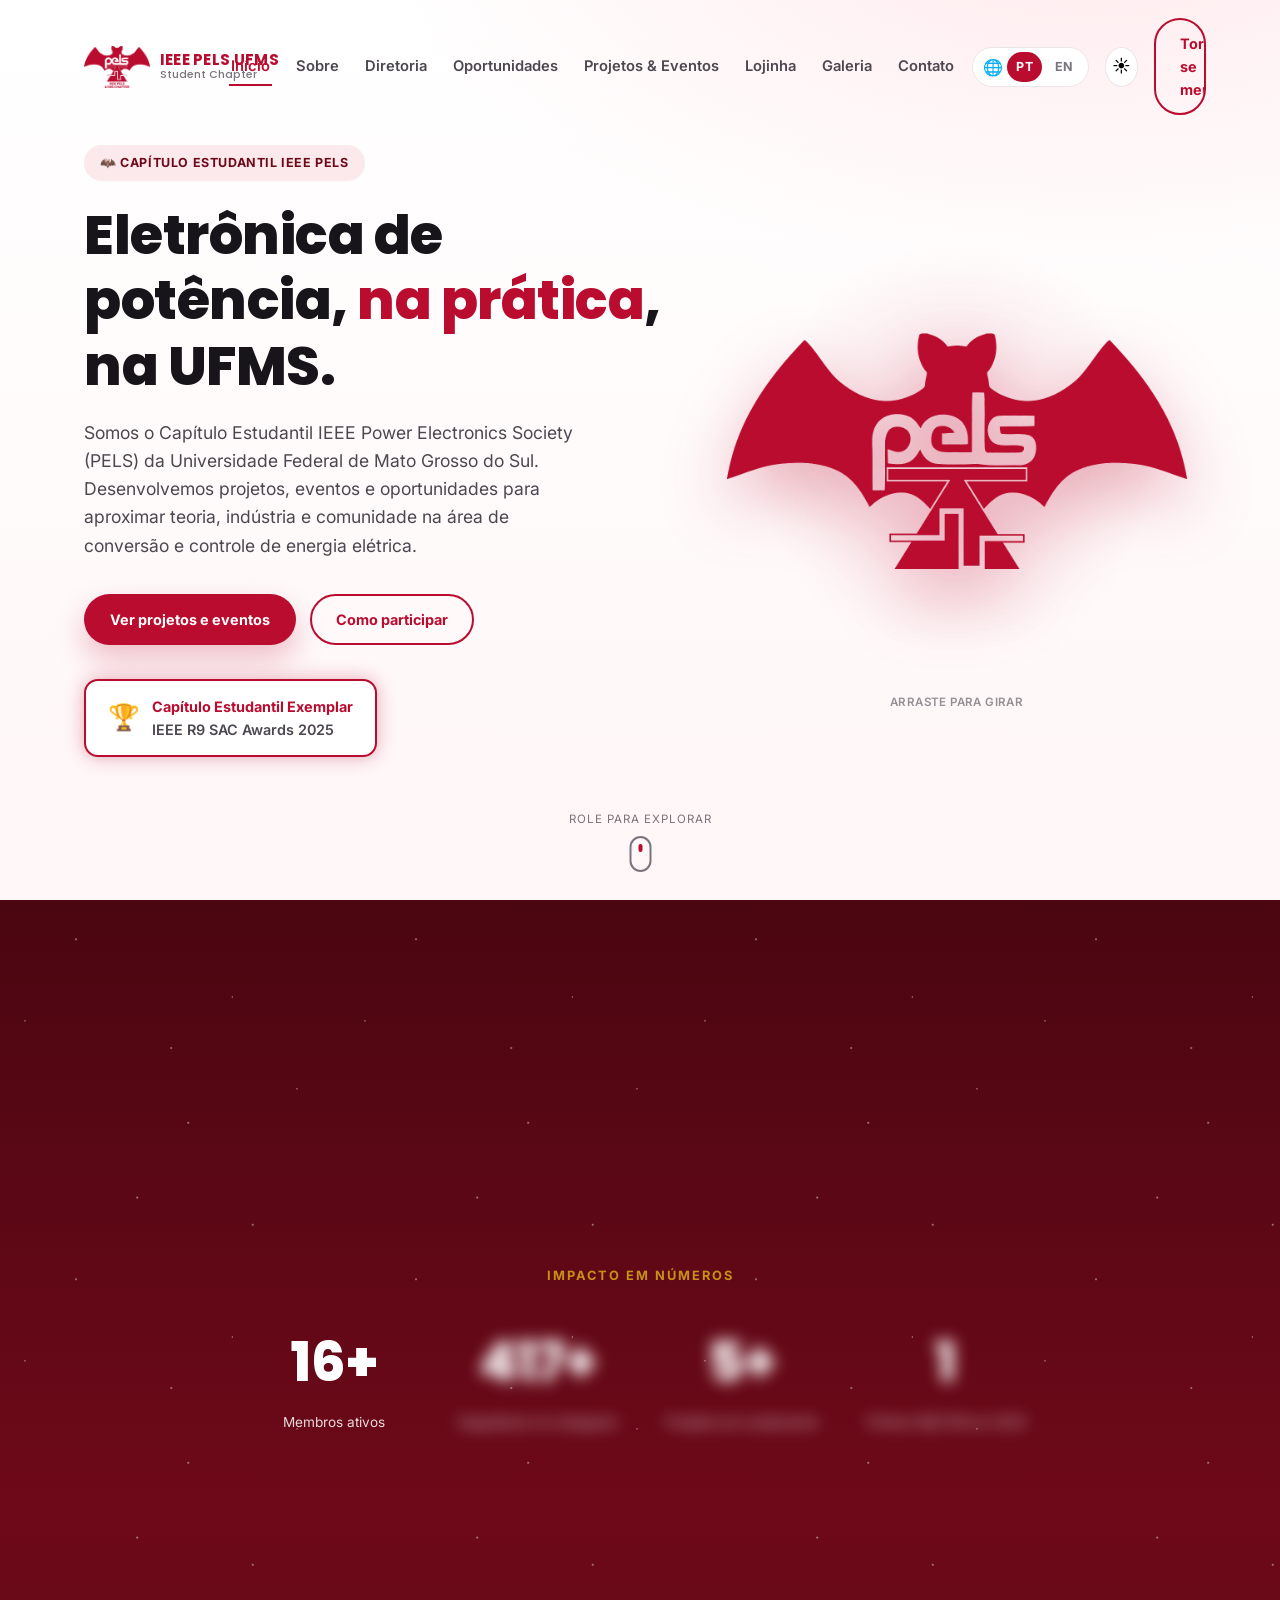
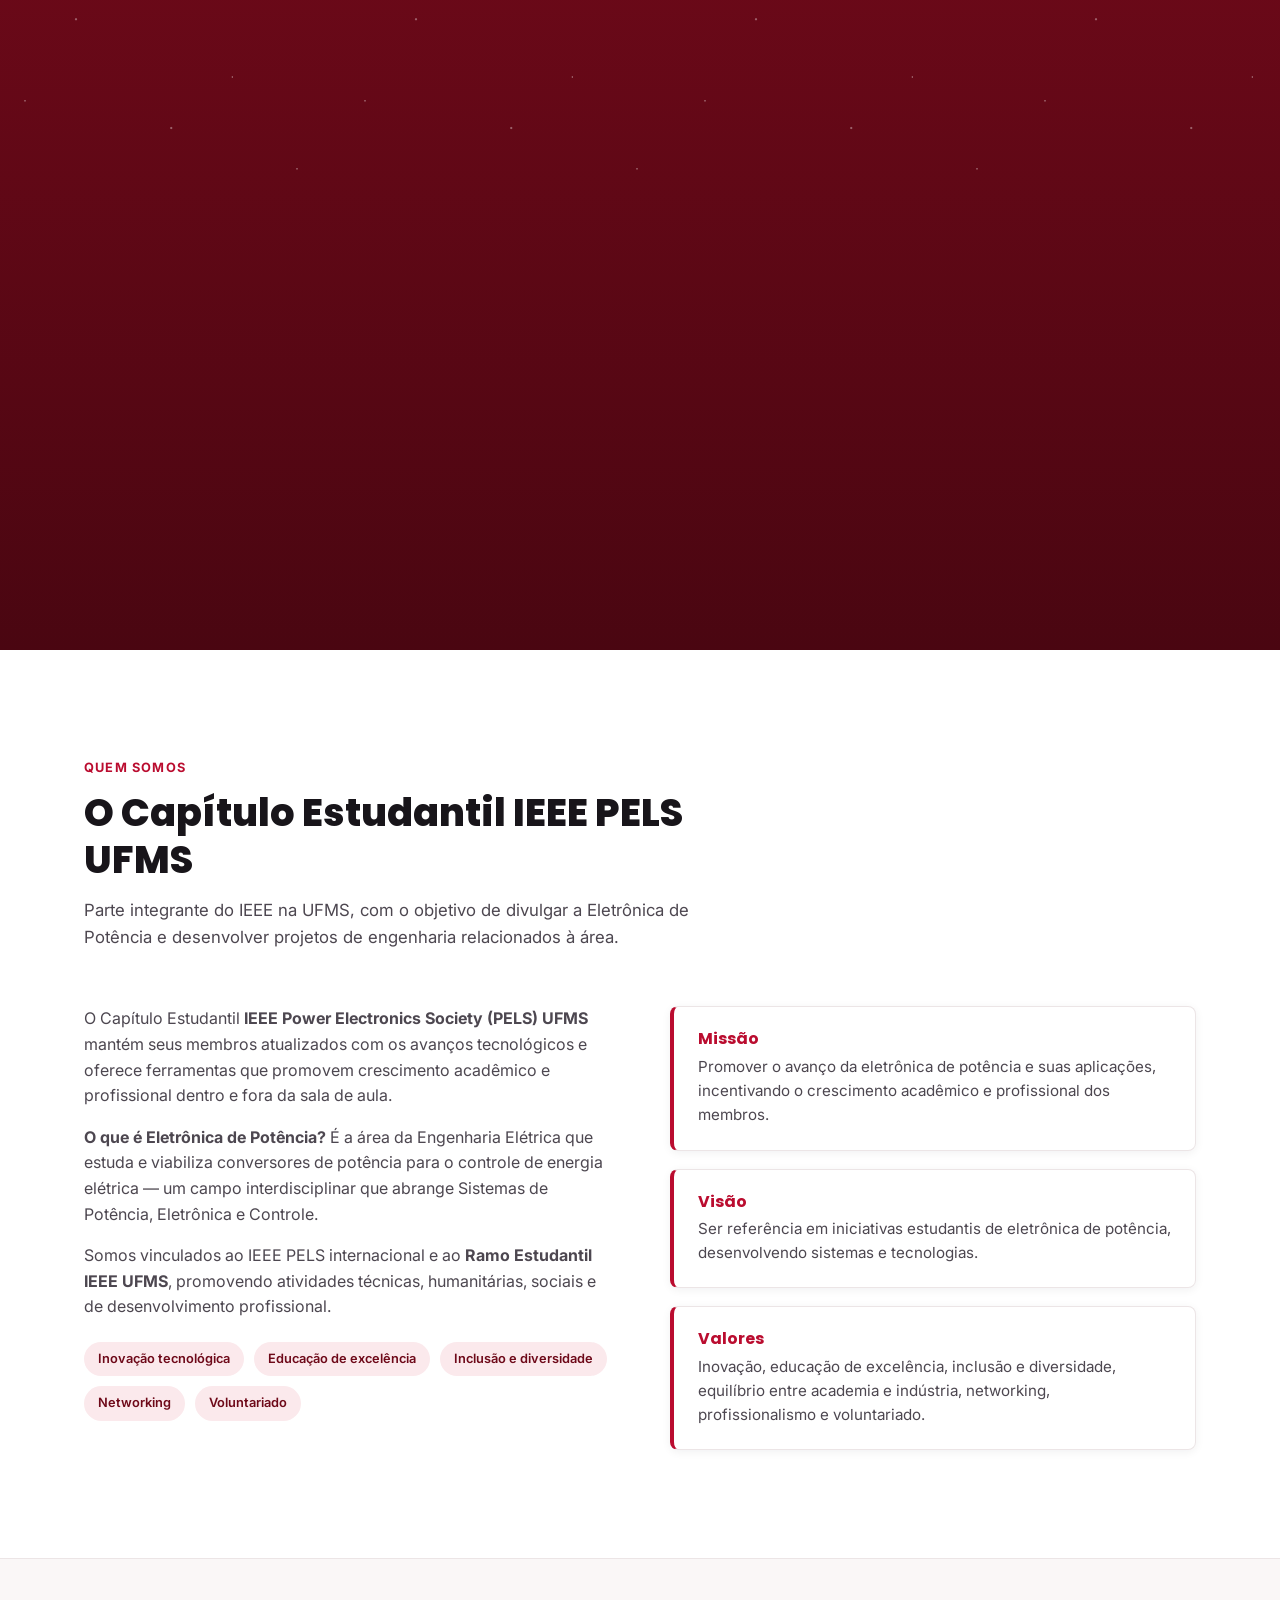
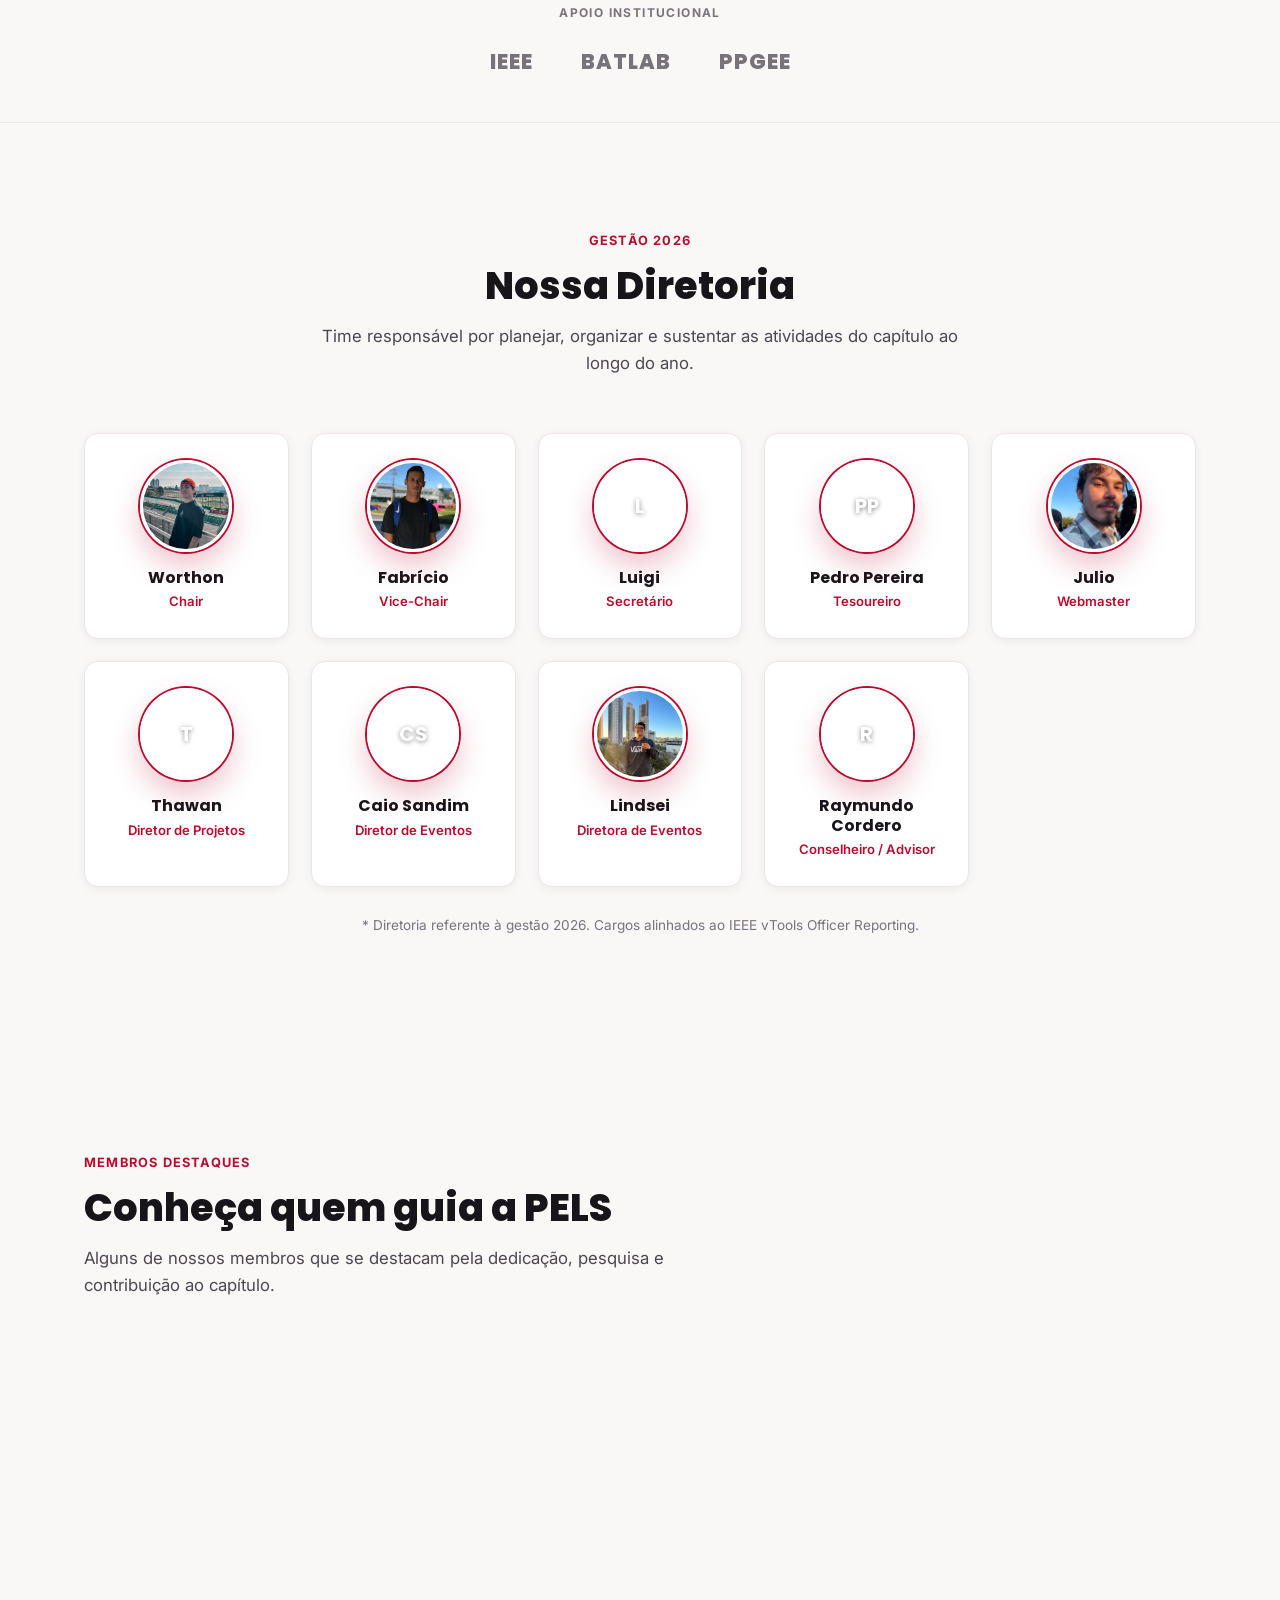
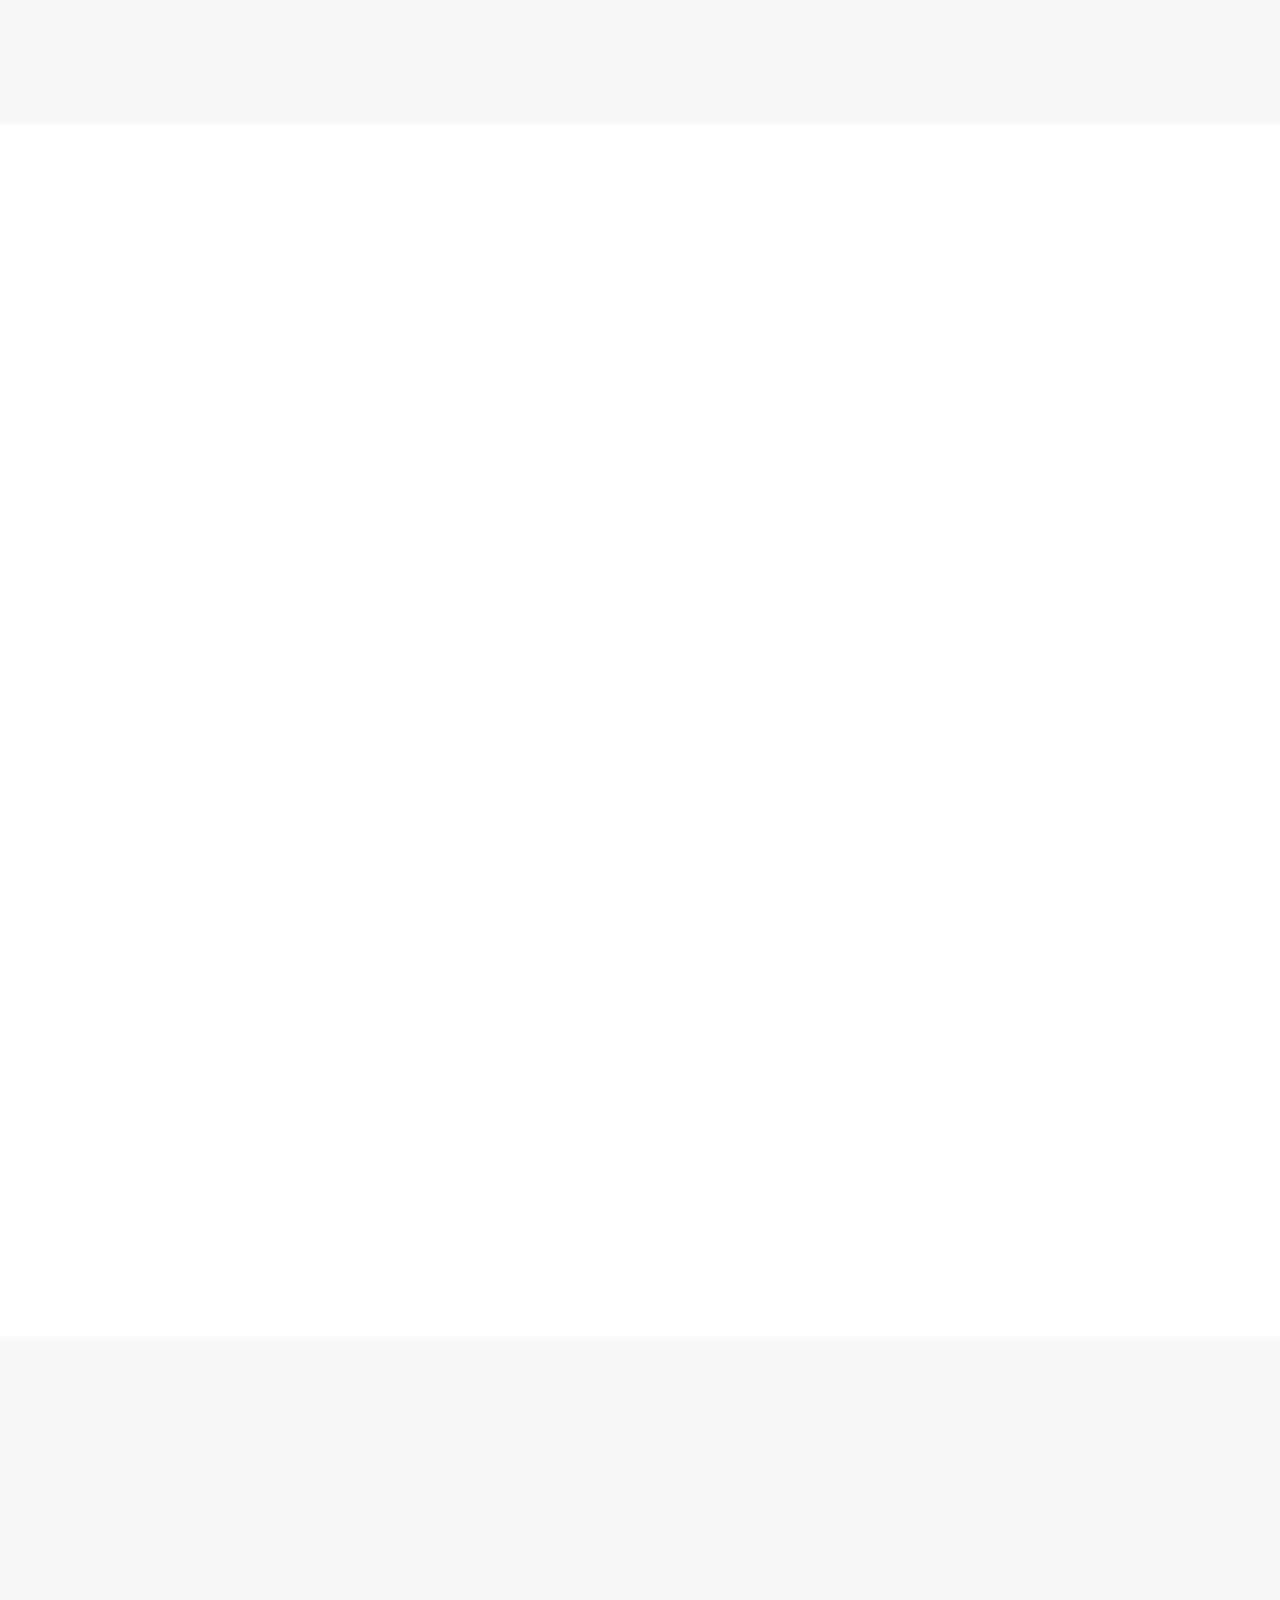
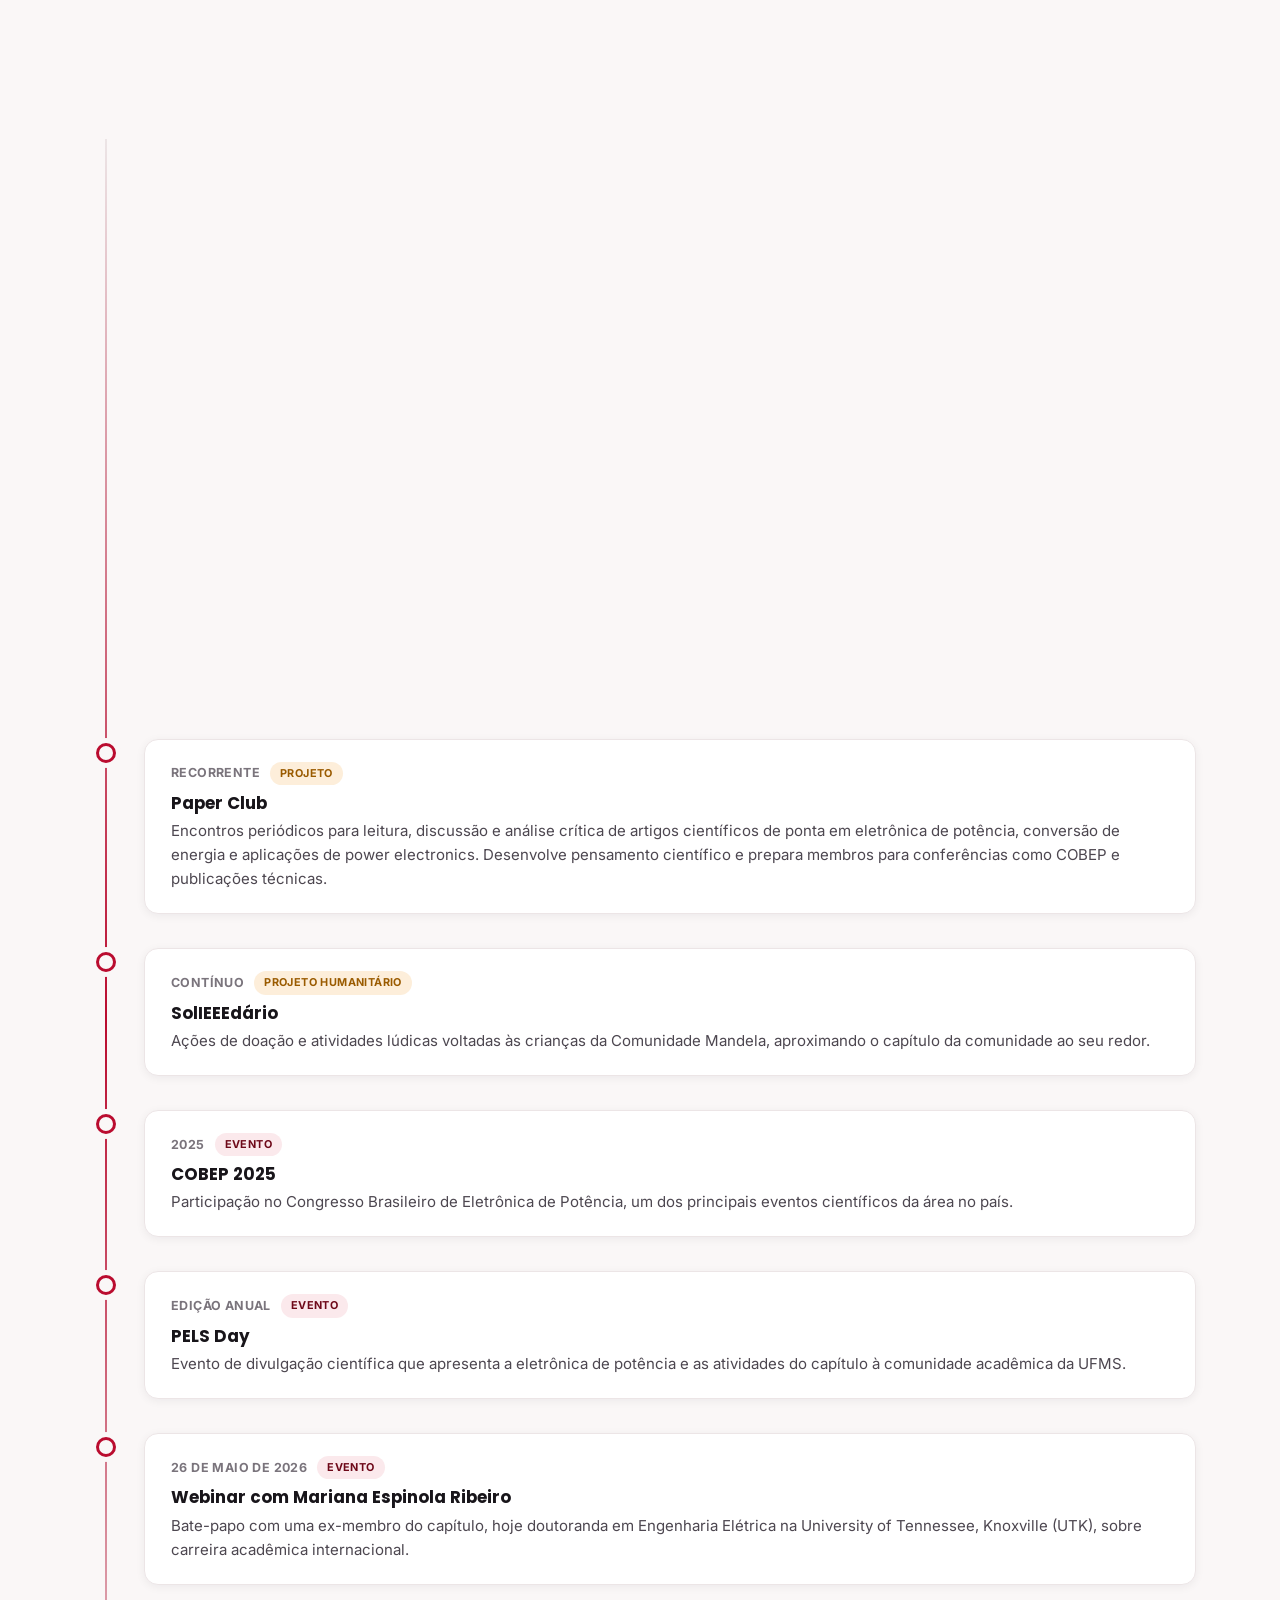
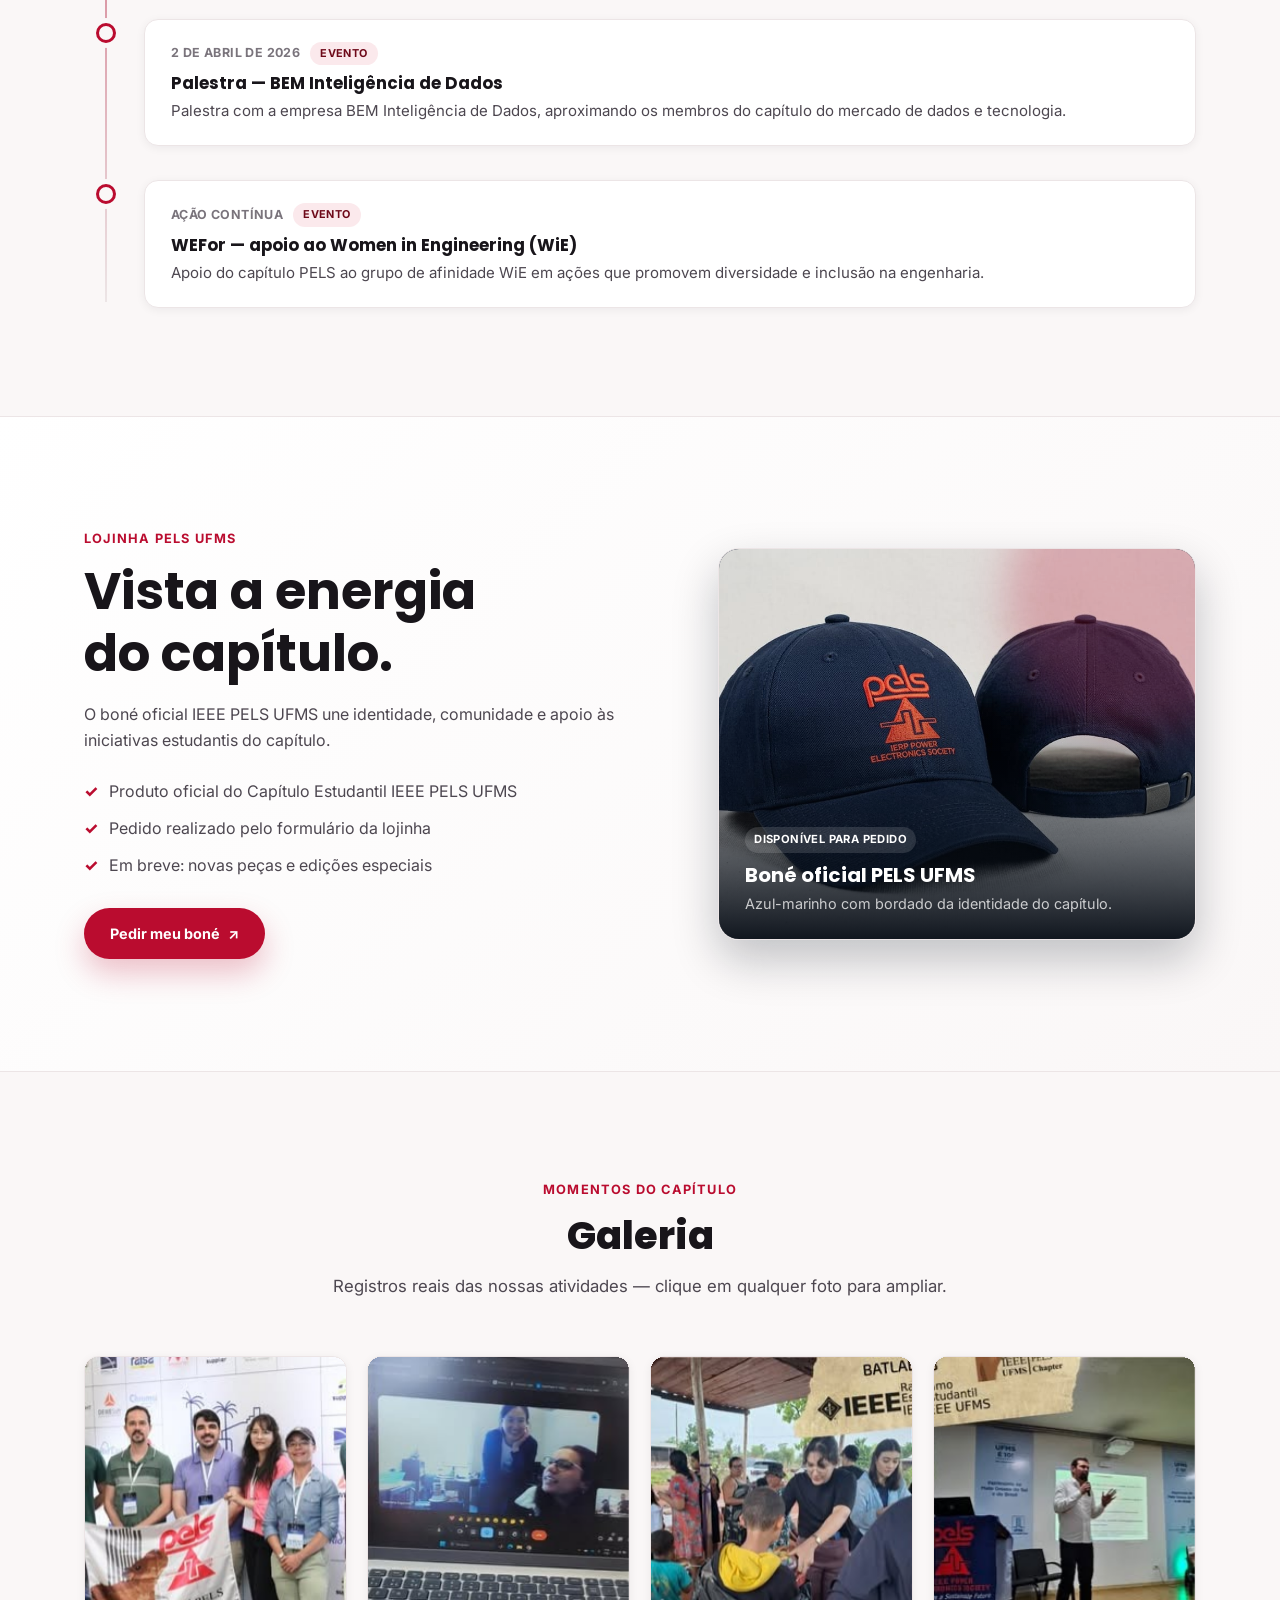
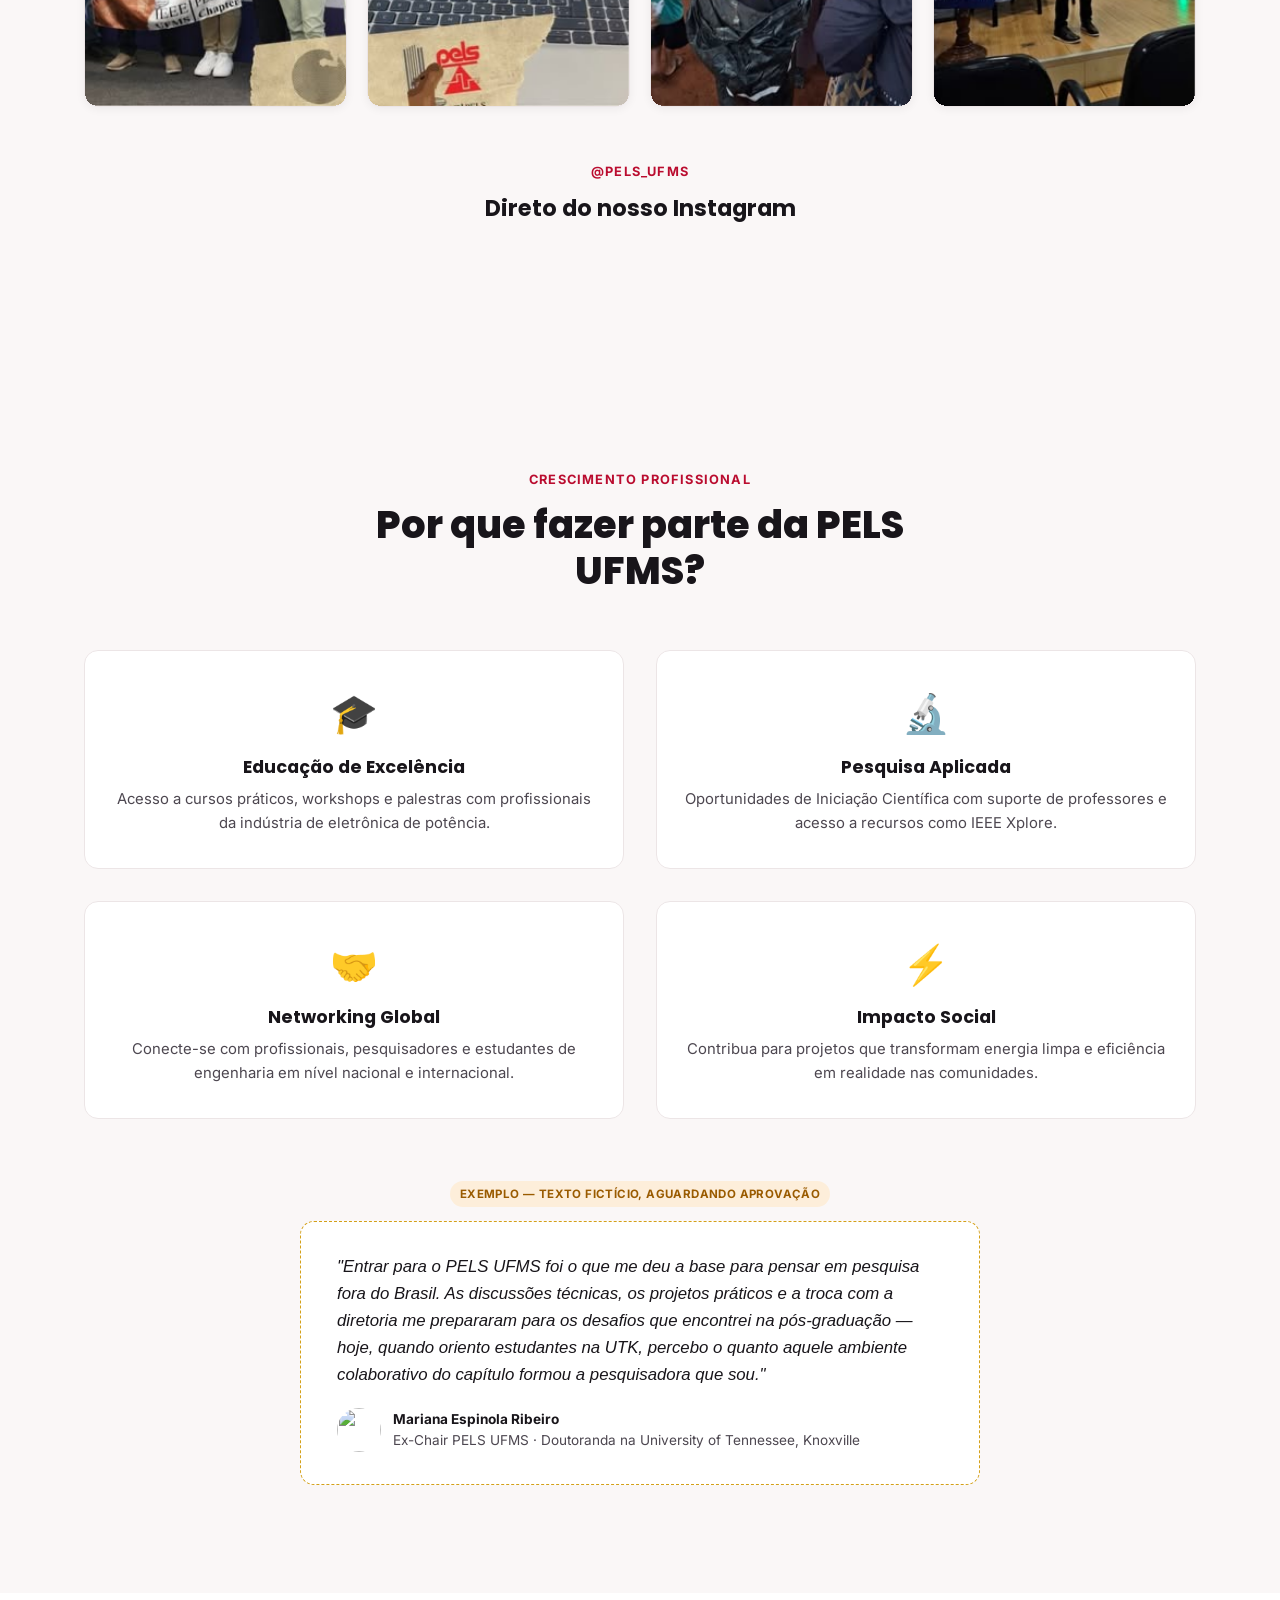
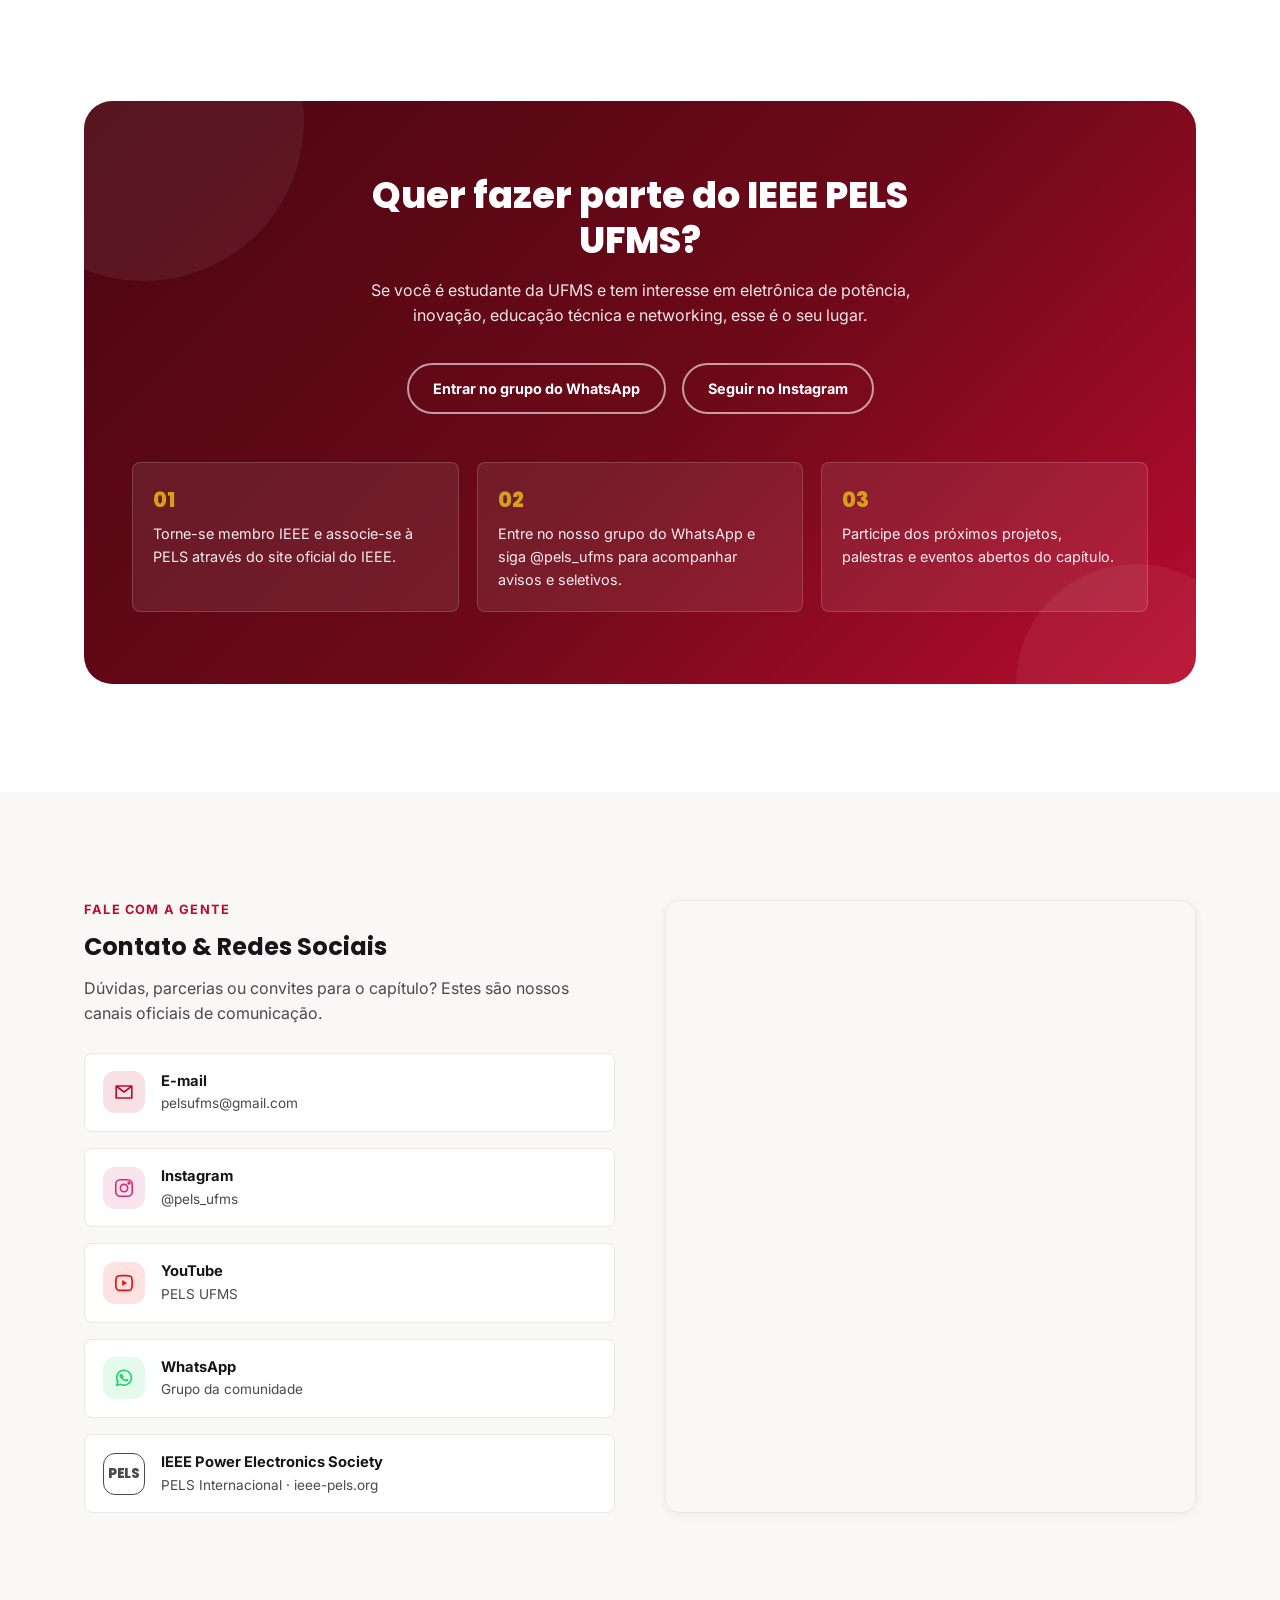
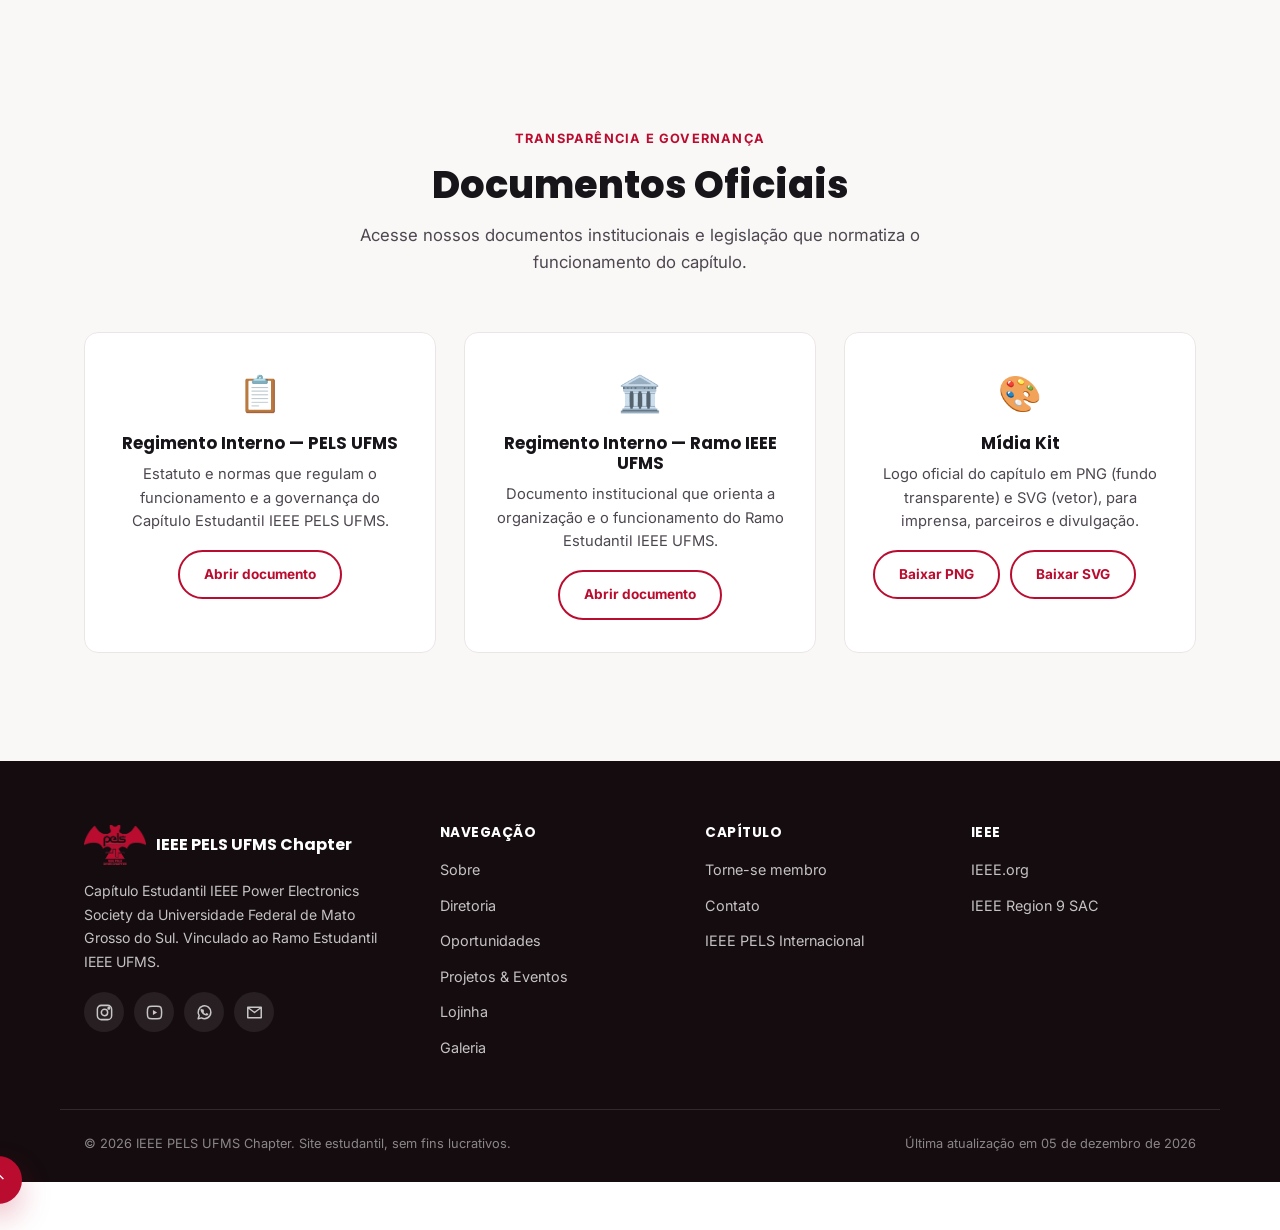
==== commit 38950446: "Add files via upload" ====
--- a/index.html
+++ b/index.html
@@ -22,6 +22,9 @@
     var stored = localStorage.getItem('pels-theme');
     var theme = stored || (window.matchMedia('(prefers-color-scheme: dark)').matches ? 'dark' : 'light');
     document.documentElement.setAttribute('data-theme', theme);
+
+    var storedLang = localStorage.getItem('pels-lang');
+    if (storedLang === 'en') document.documentElement.setAttribute('lang', 'en');
   })();
 </script>
 </head>
@@ -42,22 +45,28 @@
     </a>
 
     <nav class="nav-desktop" aria-label="Navegação principal">
-      <a href="#inicio">Início</a>
-      <a href="#sobre">Sobre</a>
-      <a href="#diretoria">Diretoria</a>
-      <a href="#oportunidades">Oportunidades</a>
-      <a href="#projetos">Projetos &amp; Eventos</a>
-      <a href="#loja">Lojinha</a>
-      <a href="#galeria">Galeria</a>
-      <a href="#contato">Contato</a>
+      <a href="#inicio"><span class="i18n-pt">Início</span><span class="i18n-en" lang="en">Home</span></a>
+      <a href="#sobre"><span class="i18n-pt">Sobre</span><span class="i18n-en" lang="en">About</span></a>
+      <a href="#diretoria"><span class="i18n-pt">Diretoria</span><span class="i18n-en" lang="en">Board</span></a>
+      <a href="#oportunidades"><span class="i18n-pt">Oportunidades</span><span class="i18n-en" lang="en">Opportunities</span></a>
+      <a href="#projetos"><span class="i18n-pt">Projetos &amp; Eventos</span><span class="i18n-en" lang="en">Projects &amp; Events</span></a>
+      <a href="#loja"><span class="i18n-pt">Lojinha</span><span class="i18n-en" lang="en">Shop</span></a>
+      <a href="#galeria"><span class="i18n-pt">Galeria</span><span class="i18n-en" lang="en">Gallery</span></a>
+      <a href="#contato"><span class="i18n-pt">Contato</span><span class="i18n-en" lang="en">Contact</span></a>
     </nav>
+
+    <div class="lang-toggle" role="group" aria-label="Idioma do site / Site language">
+      <span class="lang-toggle-icon" aria-hidden="true">🌐</span>
+      <button type="button" class="lang-btn" data-lang-btn="pt" aria-pressed="true">PT</button>
+      <button type="button" class="lang-btn" data-lang-btn="en" aria-pressed="false">EN</button>
+    </div>
 
     <button class="theme-toggle" id="themeToggle" type="button" aria-label="Alternar tema claro/escuro" aria-pressed="false">
       <span class="theme-icon theme-icon-sun" aria-hidden="true">☀️</span>
       <span class="theme-icon theme-icon-moon" aria-hidden="true">🌙</span>
     </button>
 
-    <a href="#membros" class="btn btn-outline">Torne-se membro</a>
+    <a href="#membros" class="btn btn-outline"><span class="i18n-pt">Torne-se membro</span><span class="i18n-en" lang="en">Become a member</span></a>
 
     <button class="nav-toggle" id="navToggle" aria-label="Abrir menu" aria-expanded="false" aria-controls="navMobile">
       <span></span>
@@ -66,15 +75,20 @@
 </header>
 
 <nav class="nav-mobile" id="navMobile" aria-label="Navegação mobile">
-  <a href="#inicio">Início</a>
-  <a href="#sobre">Sobre</a>
-  <a href="#diretoria">Diretoria</a>
-  <a href="#oportunidades">Oportunidades</a>
-  <a href="#projetos">Projetos &amp; Eventos</a>
-  <a href="#loja">Lojinha</a>
-  <a href="#galeria">Galeria</a>
-  <a href="#contato">Contato</a>
-  <a href="#membros" class="btn btn-primary">Torne-se membro</a>
+  <a href="#inicio"><span class="i18n-pt">Início</span><span class="i18n-en" lang="en">Home</span></a>
+  <a href="#sobre"><span class="i18n-pt">Sobre</span><span class="i18n-en" lang="en">About</span></a>
+  <a href="#diretoria"><span class="i18n-pt">Diretoria</span><span class="i18n-en" lang="en">Board</span></a>
+  <a href="#oportunidades"><span class="i18n-pt">Oportunidades</span><span class="i18n-en" lang="en">Opportunities</span></a>
+  <a href="#projetos"><span class="i18n-pt">Projetos &amp; Eventos</span><span class="i18n-en" lang="en">Projects &amp; Events</span></a>
+  <a href="#loja"><span class="i18n-pt">Lojinha</span><span class="i18n-en" lang="en">Shop</span></a>
+  <a href="#galeria"><span class="i18n-pt">Galeria</span><span class="i18n-en" lang="en">Gallery</span></a>
+  <a href="#contato"><span class="i18n-pt">Contato</span><span class="i18n-en" lang="en">Contact</span></a>
+  <a href="#membros" class="btn btn-primary"><span class="i18n-pt">Torne-se membro</span><span class="i18n-en" lang="en">Become a member</span></a>
+  <div class="lang-toggle lang-toggle-mobile" role="group" aria-label="Idioma do site / Site language">
+    <span class="lang-toggle-icon" aria-hidden="true">🌐</span>
+    <button type="button" class="lang-btn" data-lang-btn="pt" aria-pressed="true">PT</button>
+    <button type="button" class="lang-btn" data-lang-btn="en" aria-pressed="false">EN</button>
+  </div>
   <button class="theme-toggle theme-toggle-mobile" id="themeToggleMobile" type="button" aria-label="Alternar tema claro/escuro" aria-pressed="false">
     <span class="theme-icon theme-icon-sun" aria-hidden="true">☀️</span>
     <span class="theme-icon theme-icon-moon" aria-hidden="true">🌙</span>
@@ -88,20 +102,28 @@
   <section class="hero" id="inicio">
     <div class="container hero-grid">
       <div class="hero-copy">
-        <span class="eyebrow">🦇 Capítulo Estudantil IEEE PELS</span>
-        <h1>Eletrônica de potência, <em>na prática</em>, na UFMS.</h1>
-        <p class="hero-lead">
+        <span class="eyebrow i18n-pt">🦇 Capítulo Estudantil IEEE PELS</span>
+        <span class="eyebrow i18n-en" lang="en">🦇 IEEE PELS Student Chapter</span>
+        <h1 class="i18n-pt">Eletrônica de potência, <em>na prática</em>, na UFMS.</h1>
+        <h1 class="i18n-en" lang="en">Power electronics, <em>in practice</em>, at UFMS.</h1>
+        <p class="hero-lead i18n-pt">
           Somos o Capítulo Estudantil IEEE Power Electronics Society (PELS) da Universidade Federal de
           Mato Grosso do Sul. Desenvolvemos projetos, eventos e oportunidades para aproximar teoria,
           indústria e comunidade na área de conversão e controle de energia elétrica.
         </p>
+        <p class="hero-lead i18n-en" lang="en">
+          We are the IEEE Power Electronics Society (PELS) Student Chapter at the Federal University of
+          Mato Grosso do Sul. We build projects, events and opportunities that bring theory, industry and
+          community closer together in the field of power conversion and control.
+        </p>
         <div class="hero-actions">
-          <a href="#projetos" class="btn btn-primary">Ver projetos e eventos</a>
-          <a href="#membros" class="btn btn-outline">Como participar</a>
+          <a href="#projetos" class="btn btn-primary"><span class="i18n-pt">Ver projetos e eventos</span><span class="i18n-en" lang="en">See projects and events</span></a>
+          <a href="#membros" class="btn btn-outline"><span class="i18n-pt">Como participar</span><span class="i18n-en" lang="en">How to join</span></a>
         </div>
         <div class="hero-badge hero-badge-award reveal" style="--delay:.15s">
           <span class="award-icon">🏆</span>
-          <span><strong>Capítulo Estudantil Exemplar</strong><br>IEEE R9 SAC Awards 2025</span>
+          <span class="i18n-pt"><strong>Capítulo Estudantil Exemplar</strong><br>IEEE R9 SAC Awards 2025</span>
+          <span class="i18n-en" lang="en"><strong>Exemplary Student Chapter</strong><br>IEEE R9 SAC Awards 2025</span>
         </div>
       </div>
 
@@ -110,12 +132,14 @@
         <div class="logo-3d-canvas" id="logo3dCanvas" role="img" aria-label="Mascote do capítulo: morcego estilizado com o símbolo PELS, extrudado em 3D — arraste para girar" tabindex="0">
           <img class="logo-3d-fallback" src="assets/img/hero-mark-icon.png" alt="Mascote do capítulo: morcego estilizado com o símbolo PELS">
         </div>
-        <span class="logo-3d-hint" aria-hidden="true">Arraste para girar</span>
+        <span class="logo-3d-hint i18n-pt" aria-hidden="true">Arraste para girar</span>
+        <span class="logo-3d-hint i18n-en" lang="en" aria-hidden="true">Drag to rotate</span>
       </div>
     </div>
 
     <div class="scroll-cue" aria-hidden="true">
-      <span>Role para explorar</span>
+      <span class="i18n-pt">Role para explorar</span>
+      <span class="i18n-en" lang="en">Scroll to explore</span>
       <span class="wheel"></span>
     </div>
   </section>
@@ -124,23 +148,28 @@
   <div class="pin-wrap" id="pinWrap">
     <div class="pin-inner">
       <div class="starfield" aria-hidden="true"></div>
-      <span class="pin-kicker">Impacto em números</span>
+      <span class="pin-kicker i18n-pt">Impacto em números</span>
+      <span class="pin-kicker i18n-en" lang="en">Impact in numbers</span>
       <div class="stats-grid">
         <div class="stat-cine">
           <div class="stat-num" data-count="16" data-suffix="+">0</div>
-          <div class="stat-label">Membros ativos</div>
+          <div class="stat-label i18n-pt">Membros ativos</div>
+          <div class="stat-label i18n-en" lang="en">Active members</div>
         </div>
         <div class="stat-cine">
           <div class="stat-num" data-count="417" data-suffix="+">0</div>
-          <div class="stat-label">Seguidores no Instagram</div>
+          <div class="stat-label i18n-pt">Seguidores no Instagram</div>
+          <div class="stat-label i18n-en" lang="en">Instagram followers</div>
         </div>
         <div class="stat-cine">
           <div class="stat-num" data-count="5" data-suffix="+">0</div>
-          <div class="stat-label">Projetos em andamento</div>
+          <div class="stat-label i18n-pt">Projetos em andamento</div>
+          <div class="stat-label i18n-en" lang="en">Ongoing projects</div>
         </div>
         <div class="stat-cine">
           <div class="stat-num" data-count="1">0</div>
-          <div class="stat-label">Prêmio IEEE R9 em 2025</div>
+          <div class="stat-label i18n-pt">Prêmio IEEE R9 em 2025</div>
+          <div class="stat-label i18n-en" lang="en">IEEE R9 Award in 2025</div>
         </div>
       </div>
     </div>
@@ -150,53 +179,88 @@
   <section id="sobre">
     <div class="container">
       <div class="section-head reveal">
-        <span class="kicker">Quem somos</span>
-        <h2>O Capítulo Estudantil IEEE PELS UFMS</h2>
-        <p>Parte integrante do IEEE na UFMS, com o objetivo de divulgar a Eletrônica de Potência e
+        <span class="kicker i18n-pt">Quem somos</span>
+        <span class="kicker i18n-en" lang="en">Who we are</span>
+        <h2 class="i18n-pt">O Capítulo Estudantil IEEE PELS UFMS</h2>
+        <h2 class="i18n-en" lang="en">The IEEE PELS UFMS Student Chapter</h2>
+        <p class="i18n-pt">Parte integrante do IEEE na UFMS, com o objetivo de divulgar a Eletrônica de Potência e
           desenvolver projetos de engenharia relacionados à área.</p>
+        <p class="i18n-en" lang="en">Part of IEEE at UFMS, with the goal of promoting Power Electronics and
+          developing engineering projects related to the field.</p>
       </div>
 
       <div class="about-grid">
         <div class="about-copy reveal reveal-left">
-          <p>
+          <p class="i18n-pt">
             O Capítulo Estudantil <strong>IEEE Power Electronics Society (PELS) UFMS</strong> mantém seus
             membros atualizados com os avanços tecnológicos e oferece ferramentas que promovem
             crescimento acadêmico e profissional dentro e fora da sala de aula.
           </p>
-          <p>
+          <p class="i18n-en" lang="en">
+            The <strong>IEEE Power Electronics Society (PELS) UFMS</strong> Student Chapter keeps its
+            members up to date with technological advances and offers tools that promote academic and
+            professional growth inside and outside the classroom.
+          </p>
+          <p class="i18n-pt">
             <strong>O que é Eletrônica de Potência?</strong> É a área da Engenharia Elétrica que estuda e
             viabiliza conversores de potência para o controle de energia elétrica — um campo
             interdisciplinar que abrange Sistemas de Potência, Eletrônica e Controle.
           </p>
-          <p>
+          <p class="i18n-en" lang="en">
+            <strong>What is Power Electronics?</strong> It is the field of Electrical Engineering that studies
+            and enables power converters for electrical energy control — an interdisciplinary field spanning
+            Power Systems, Electronics and Control.
+          </p>
+          <p class="i18n-pt">
             Somos vinculados ao <a href="https://www.ieee-pels.org" target="_blank" rel="noopener">IEEE PELS
             internacional</a> e ao <strong>Ramo Estudantil IEEE UFMS</strong>, promovendo atividades técnicas,
             humanitárias, sociais e de desenvolvimento profissional.
           </p>
-          <div class="pill-row">
+          <p class="i18n-en" lang="en">
+            We are affiliated with <a href="https://www.ieee-pels.org" target="_blank" rel="noopener">IEEE PELS
+            International</a> and the <strong>IEEE UFMS Student Branch</strong>, promoting technical,
+            humanitarian, social and professional development activities.
+          </p>
+          <div class="pill-row i18n-pt">
             <span class="pill">Inovação tecnológica</span>
             <span class="pill">Educação de excelência</span>
             <span class="pill">Inclusão e diversidade</span>
             <span class="pill">Networking</span>
             <span class="pill">Voluntariado</span>
           </div>
+          <div class="pill-row i18n-en" lang="en">
+            <span class="pill">Technological innovation</span>
+            <span class="pill">Educational excellence</span>
+            <span class="pill">Inclusion &amp; diversity</span>
+            <span class="pill">Networking</span>
+            <span class="pill">Volunteering</span>
+          </div>
         </div>
 
         <div class="mvv reveal reveal-right">
           <div class="mvv-card">
-            <h3>Missão</h3>
-            <p>Promover o avanço da eletrônica de potência e suas aplicações, incentivando o crescimento
+            <h3 class="i18n-pt">Missão</h3>
+            <h3 class="i18n-en" lang="en">Mission</h3>
+            <p class="i18n-pt">Promover o avanço da eletrônica de potência e suas aplicações, incentivando o crescimento
               acadêmico e profissional dos membros.</p>
+            <p class="i18n-en" lang="en">To promote the advancement of power electronics and its applications,
+              encouraging the academic and professional growth of our members.</p>
           </div>
           <div class="mvv-card">
-            <h3>Visão</h3>
-            <p>Ser referência em iniciativas estudantis de eletrônica de potência, desenvolvendo sistemas
+            <h3 class="i18n-pt">Visão</h3>
+            <h3 class="i18n-en" lang="en">Vision</h3>
+            <p class="i18n-pt">Ser referência em iniciativas estudantis de eletrônica de potência, desenvolvendo sistemas
               e tecnologias.</p>
+            <p class="i18n-en" lang="en">To be a reference among student initiatives in power electronics,
+              developing systems and technologies.</p>
           </div>
           <div class="mvv-card">
-            <h3>Valores</h3>
-            <p>Inovação, educação de excelência, inclusão e diversidade, equilíbrio entre academia e
+            <h3 class="i18n-pt">Valores</h3>
+            <h3 class="i18n-en" lang="en">Values</h3>
+            <p class="i18n-pt">Inovação, educação de excelência, inclusão e diversidade, equilíbrio entre academia e
               indústria, networking, profissionalismo e voluntariado.</p>
+            <p class="i18n-en" lang="en">Innovation, educational excellence, inclusion and diversity, balance
+              between academia and industry, networking, professionalism and volunteering.</p>
           </div>
         </div>
       </div>
@@ -206,7 +270,8 @@
   <!-- ================= APOIADORES ================= -->
   <section class="supporters">
     <div class="container">
-      <span class="supporters-label">Apoio institucional</span>
+      <span class="supporters-label i18n-pt">Apoio institucional</span>
+      <span class="supporters-label i18n-en" lang="en">Institutional support</span>
       <div class="supporters-row">
         <span class="supporter-mark">IEEE</span>
         <span class="supporter-mark">BATLAB</span>
@@ -219,9 +284,12 @@
   <section id="diretoria" class="section-alt">
     <div class="container">
       <div class="section-head center reveal">
-        <span class="kicker">Gestão 2026</span>
-        <h2>Nossa Diretoria</h2>
-        <p>Time responsável por planejar, organizar e sustentar as atividades do capítulo ao longo do ano.</p>
+        <span class="kicker i18n-pt">Gestão 2026</span>
+        <span class="kicker i18n-en" lang="en">2026 Term</span>
+        <h2 class="i18n-pt">Nossa Diretoria</h2>
+        <h2 class="i18n-en" lang="en">Our Board</h2>
+        <p class="i18n-pt">Time responsável por planejar, organizar e sustentar as atividades do capítulo ao longo do ano.</p>
+        <p class="i18n-en" lang="en">The team responsible for planning, organizing and sustaining the chapter's activities throughout the year.</p>
       </div>
 
       <div class="board-grid">
@@ -238,12 +306,14 @@
         <div class="board-card reveal" style="--delay:.15s">
           <div class="member-photo"><img src="assets/img/members/luigi.jpg" alt="Foto de Luigi"><span>L</span></div>
           <h3>Luigi</h3>
-          <span class="role">Secretário</span>
+          <span class="role i18n-pt">Secretário</span>
+          <span class="role i18n-en" lang="en">Secretary</span>
         </div>
         <div class="board-card reveal" style="--delay:.2s">
           <div class="member-photo"><img src="assets/img/members/pedro-pereira.jpg" alt="Foto de Pedro Pereira"><span>PP</span></div>
           <h3>Pedro Pereira</h3>
-          <span class="role">Tesoureiro</span>
+          <span class="role i18n-pt">Tesoureiro</span>
+          <span class="role i18n-en" lang="en">Treasurer</span>
         </div>
         <div class="board-card reveal" style="--delay:.25s">
           <div class="member-photo"><img src="assets/img/members/julio.jpg" alt="Foto de Julio"><span>J</span></div>
@@ -253,17 +323,20 @@
         <div class="board-card reveal" style="--delay:.3s">
           <div class="member-photo"><img src="assets/img/members/thawan.jpg" alt="Foto de Thawan"><span>T</span></div>
           <h3>Thawan</h3>
-          <span class="role">Diretor de Projetos</span>
+          <span class="role i18n-pt">Diretor de Projetos</span>
+          <span class="role i18n-en" lang="en">Projects Director</span>
         </div>
         <div class="board-card reveal" style="--delay:.35s">
           <div class="member-photo"><img src="assets/img/members/caio-sandim.jpg" alt="Foto de Caio Sandim"><span>CS</span></div>
           <h3>Caio Sandim</h3>
-          <span class="role">Diretor de Eventos</span>
+          <span class="role i18n-pt">Diretor de Eventos</span>
+          <span class="role i18n-en" lang="en">Events Director</span>
         </div>
         <div class="board-card reveal" style="--delay:.4s">
           <div class="member-photo"><img src="assets/img/members/lindsei.jpg" alt="Foto de Lindsei"><span>L</span></div>
           <h3>Lindsei</h3>
-          <span class="role">Diretora de Eventos</span>
+          <span class="role i18n-pt">Diretora de Eventos</span>
+          <span class="role i18n-en" lang="en">Events Director</span>
         </div>
         <div class="board-card reveal" style="--delay:.45s">
           <div class="member-photo"><img src="assets/img/members/raymundo-cordero.jpg" alt="Foto de Raymundo Cordero"><span>R</span></div>
@@ -271,7 +344,8 @@
           <span class="role">Conselheiro / Advisor</span>
         </div>
       </div>
-      <p class="board-note">* Diretoria referente à gestão 2026. Cargos alinhados ao IEEE vTools Officer Reporting.</p>
+      <p class="board-note i18n-pt">* Diretoria referente à gestão 2026. Cargos alinhados ao IEEE vTools Officer Reporting.</p>
+      <p class="board-note i18n-en" lang="en">* Board for the 2026 term. Roles aligned with IEEE vTools Officer Reporting.</p>
     </div>
   </section>
 
@@ -279,23 +353,30 @@
   <section class="section" style="background:var(--bg-alt);">
     <div class="container">
       <div class="section-head reveal">
-        <span class="kicker">Membros Destaques</span>
-        <h2>Conheça quem guia a PELS</h2>
-        <p>Alguns de nossos membros que se destacam pela dedicação, pesquisa e contribuição ao capítulo.</p>
+        <span class="kicker i18n-pt">Membros Destaques</span>
+        <span class="kicker i18n-en" lang="en">Featured Members</span>
+        <h2 class="i18n-pt">Conheça quem guia a PELS</h2>
+        <h2 class="i18n-en" lang="en">Meet the people behind PELS</h2>
+        <p class="i18n-pt">Alguns de nossos membros que se destacam pela dedicação, pesquisa e contribuição ao capítulo.</p>
+        <p class="i18n-en" lang="en">Some of our members who stand out for their dedication, research and contribution to the chapter.</p>
       </div>
 
       <div class="board-grid reveal" style="margin-top:40px;">
         <div class="board-card">
           <div class="member-photo"><img src="assets/img/members/mariana-espinola-ribeiro.jpg" alt="Foto de Mariana Espinola Ribeiro"><span>M</span></div>
           <h3>Mariana Espinola Ribeiro</h3>
-          <span class="role">Ex-Chair PELS UFMS • Membro Egressa</span>
-          <p style="margin-top:10px;color:var(--ink-soft);font-size:0.88rem;">Doutoranda em Engenharia Elétrica na University of Tennessee, Knoxville (UTK) e Chair da iniciativa IEEE PELS Student Members.</p>
+          <span class="role i18n-pt">Ex-Chair PELS UFMS • Membro Egressa</span>
+          <span class="role i18n-en" lang="en">Former Chair, PELS UFMS • Alumni Member</span>
+          <p class="i18n-pt" style="margin-top:10px;color:var(--ink-soft);font-size:0.88rem;">Doutoranda em Engenharia Elétrica na University of Tennessee, Knoxville (UTK) e Chair da iniciativa IEEE PELS Student Members.</p>
+          <p class="i18n-en" lang="en" style="margin-top:10px;color:var(--ink-soft);font-size:0.88rem;">PhD student in Electrical Engineering at the University of Tennessee, Knoxville (UTK), and Chair of the IEEE PELS Student Members initiative.</p>
         </div>
         <div class="board-card">
           <div class="member-photo"><img src="assets/img/members/ianca.jpg" alt="Foto de Ianca"><span>I</span></div>
           <h3>Ianca Moraes</h3>
-          <span class="role">Membro Ativa • Ex-Chair PELS UFMS</span>
-          <p style="margin-top:10px;color:var(--ink-soft);font-size:0.88rem;">Exerceu a liderança do capítulo e segue contribuindo ativamente com pesquisas, projetos e formação de novos membros.</p>
+          <span class="role i18n-pt">Membro Ativa • Ex-Chair PELS UFMS</span>
+          <span class="role i18n-en" lang="en">Active Member • Former Chair, PELS UFMS</span>
+          <p class="i18n-pt" style="margin-top:10px;color:var(--ink-soft);font-size:0.88rem;">Exerceu a liderança do capítulo e segue contribuindo ativamente com pesquisas, projetos e formação de novos membros.</p>
+          <p class="i18n-en" lang="en" style="margin-top:10px;color:var(--ink-soft);font-size:0.88rem;">Led the chapter and continues to actively contribute with research, projects and the training of new members.</p>
         </div>
       </div>
     </div>
@@ -305,59 +386,82 @@
   <section id="oportunidades">
     <div class="container">
       <div class="section-head reveal">
-        <span class="kicker">Cresça com a gente</span>
-        <h2>Oportunidades para membros</h2>
-        <p>Bolsas, competições, eventos técnicos, voluntariado e programas de liderança abertos a
+        <span class="kicker i18n-pt">Cresça com a gente</span>
+        <span class="kicker i18n-en" lang="en">Grow with us</span>
+        <h2 class="i18n-pt">Oportunidades para membros</h2>
+        <h2 class="i18n-en" lang="en">Opportunities for members</h2>
+        <p class="i18n-pt">Bolsas, competições, eventos técnicos, voluntariado e programas de liderança abertos a
           estudantes de Engenharia da UFMS.</p>
+        <p class="i18n-en" lang="en">Scholarships, competitions, technical events, volunteering and leadership
+          programs open to UFMS Engineering students.</p>
       </div>
 
       <div class="opp-grid">
         <div class="opp-card reveal" style="--delay:0s">
           <div class="opp-icon">🔬</div>
-          <h3><a href="projetos/iniciacao-cientifica.html" target="_blank" rel="noopener">Iniciação Científica</a></h3>
-          <p>Novas frentes de pesquisa desenvolvidas junto a membros do capítulo, com orientação para
+          <h3><a href="projetos/iniciacao-cientifica.html" target="_blank" rel="noopener"><span class="i18n-pt">Iniciação Científica</span><span class="i18n-en" lang="en">Undergraduate Research</span></a></h3>
+          <p class="i18n-pt">Novas frentes de pesquisa desenvolvidas junto a membros do capítulo, com orientação para
             quem quer dar os primeiros passos na pesquisa acadêmica em eletrônica de potência.</p>
-          <span class="opp-tag">Pesquisa</span>
+          <p class="i18n-en" lang="en">New research fronts developed alongside chapter members, with guidance for
+            those who want to take their first steps in academic research in power electronics.</p>
+          <span class="opp-tag i18n-pt">Pesquisa</span>
+          <span class="opp-tag i18n-en" lang="en">Research</span>
         </div>
 
         <div class="opp-card reveal" style="--delay:.08s">
           <div class="opp-icon">🏆</div>
           <h3>COBEP</h3>
-          <p>Apoio e incentivo à participação de membros no Congresso Brasileiro de Eletrônica de
+          <p class="i18n-pt">Apoio e incentivo à participação de membros no Congresso Brasileiro de Eletrônica de
             Potência, o principal evento científico da área no Brasil.</p>
-          <span class="opp-tag">Conferência</span>
+          <p class="i18n-en" lang="en">Support and encouragement for members to take part in the Brazilian Power
+            Electronics Conference, the field's leading scientific event in Brazil.</p>
+          <span class="opp-tag i18n-pt">Conferência</span>
+          <span class="opp-tag i18n-en" lang="en">Conference</span>
         </div>
 
         <div class="opp-card reveal" style="--delay:.16s">
           <div class="opp-icon">⚡</div>
           <h3><a href="projetos/circuito-pels.html" target="_blank" rel="noopener">Circuito PELS</a></h3>
-            <p>Curso completo e aplicado em eletrônica de potência, do básico de eletricidade até a montagem prática de conversores de potência. Desenvolvido integralmente pelo capítulo, oferece teoria fundamentada com prática em bancada, preparando membros para atuar em projetos industriais. <strong>Inscrições em breve.</strong></p>
-          <span class="opp-tag">Novo · Competição/Prática</span>
+            <p class="i18n-pt">Curso completo e aplicado em eletrônica de potência, do básico de eletricidade até a montagem prática de conversores de potência. Desenvolvido integralmente pelo capítulo, oferece teoria fundamentada com prática em bancada, preparando membros para atuar em projetos industriais. <strong>Inscrições em breve.</strong></p>
+            <p class="i18n-en" lang="en">A complete, applied power electronics course, from the basics of electricity to the hands-on assembly of power converters. Developed entirely by the chapter, it pairs solid theory with bench practice, preparing members to work on industrial projects. <strong>Enrollment opening soon.</strong></p>
+          <span class="opp-tag i18n-pt">Novo · Competição/Prática</span>
+          <span class="opp-tag i18n-en" lang="en">New · Competition/Hands-on</span>
         </div>
 
         <div class="opp-card reveal" style="--delay:.24s">
           <div class="opp-icon">🎤</div>
-          <h3>Webinars &amp; Palestras</h3>
-          <p>Encontros com profissionais e ex-membros do capítulo — como o webinar com Mariana Espinola
+          <h3><span class="i18n-pt">Webinars &amp; Palestras</span><span class="i18n-en" lang="en">Webinars &amp; Talks</span></h3>
+          <p class="i18n-pt">Encontros com profissionais e ex-membros do capítulo — como o webinar com Mariana Espinola
             Ribeiro (doutoranda na University of Tennessee, Knoxville) e a palestra com a BEM
             Inteligência de Dados — sobre carreira, indústria e inovação.</p>
-          <span class="opp-tag">Desenvolvimento Profissional</span>
+          <p class="i18n-en" lang="en">Meetings with professionals and chapter alumni — such as the webinar with
+            Mariana Espinola Ribeiro (PhD student at the University of Tennessee, Knoxville) and the talk with
+            BEM Inteligência de Dados — about career, industry and innovation.</p>
+          <span class="opp-tag i18n-pt">Desenvolvimento Profissional</span>
+          <span class="opp-tag i18n-en" lang="en">Professional Development</span>
         </div>
 
         <div class="opp-card reveal" style="--delay:.32s">
           <div class="opp-icon">🤝</div>
-          <h3>Voluntariado</h3>
-          <p>Projeto humanitário SolIEEEdário, com doações e atividades para crianças da Comunidade
+          <h3><span class="i18n-pt">Voluntariado</span><span class="i18n-en" lang="en">Volunteering</span></h3>
+          <p class="i18n-pt">Projeto humanitário SolIEEEdário, com doações e atividades para crianças da Comunidade
             Mandela, e apoio ao grupo de afinidade Women in Engineering (WiE) através do WEFor.</p>
-          <span class="opp-tag">Impacto Social</span>
+          <p class="i18n-en" lang="en">The SolIEEEdário humanitarian project, with donations and activities for
+            children from the Mandela Community, and support for the Women in Engineering (WiE) affinity group
+            through WEFor.</p>
+          <span class="opp-tag i18n-pt">Impacto Social</span>
+          <span class="opp-tag i18n-en" lang="en">Social Impact</span>
         </div>
 
         <div class="opp-card reveal" style="--delay:.4s">
           <div class="opp-icon">🚀</div>
-          <h3>Liderança</h3>
-          <p>Processos seletivos anuais para novas diretorias e coordenações de projeto — uma porta de
+          <h3><span class="i18n-pt">Liderança</span><span class="i18n-en" lang="en">Leadership</span></h3>
+          <p class="i18n-pt">Processos seletivos anuais para novas diretorias e coordenações de projeto — uma porta de
             entrada real para experiência de gestão dentro do IEEE.</p>
-          <span class="opp-tag">Programa de Liderança</span>
+          <p class="i18n-en" lang="en">Annual selection processes for new boards and project coordination roles —
+            a real gateway to management experience within IEEE.</p>
+          <span class="opp-tag i18n-pt">Programa de Liderança</span>
+          <span class="opp-tag i18n-en" lang="en">Leadership Program</span>
         </div>
       </div>
     </div>
@@ -367,15 +471,18 @@
   <section id="projetos" class="section-alt">
     <div class="container">
       <div class="section-head reveal">
-        <span class="kicker">Atividades do capítulo</span>
-        <h2>Projetos &amp; Eventos</h2>
-        <p>Um retrato do que estamos construindo — dos projetos técnicos recorrentes aos eventos com a comunidade.</p>
+        <span class="kicker i18n-pt">Atividades do capítulo</span>
+        <span class="kicker i18n-en" lang="en">Chapter activities</span>
+        <h2 class="i18n-pt">Projetos &amp; Eventos</h2>
+        <h2 class="i18n-en" lang="en">Projects &amp; Events</h2>
+        <p class="i18n-pt">Um retrato do que estamos construindo — dos projetos técnicos recorrentes aos eventos com a comunidade.</p>
+        <p class="i18n-en" lang="en">A snapshot of what we're building — from recurring technical projects to events with the community.</p>
       </div>
 
       <div class="filter-row reveal" role="group" aria-label="Filtrar atividades">
-        <button class="filter-btn is-active" data-filter="all">Todos</button>
-        <button class="filter-btn" data-filter="projeto">Projetos</button>
-        <button class="filter-btn" data-filter="evento">Eventos</button>
+        <button class="filter-btn is-active" data-filter="all"><span class="i18n-pt">Todos</span><span class="i18n-en" lang="en">All</span></button>
+        <button class="filter-btn" data-filter="projeto"><span class="i18n-pt">Projetos</span><span class="i18n-en" lang="en">Projects</span></button>
+        <button class="filter-btn" data-filter="evento"><span class="i18n-pt">Eventos</span><span class="i18n-en" lang="en">Events</span></button>
       </div>
 
       <div class="timeline" id="timeline">
@@ -384,11 +491,14 @@
           <span class="timeline-dot"></span>
           <div class="timeline-card">
             <div class="timeline-meta">
-              <span class="timeline-date">Em andamento</span>
-              <span class="badge badge-projeto">Projeto</span>
+              <span class="timeline-date i18n-pt">Em andamento</span>
+              <span class="timeline-date i18n-en" lang="en">In progress</span>
+              <span class="badge badge-projeto i18n-pt">Projeto</span>
+              <span class="badge badge-projeto i18n-en" lang="en">Project</span>
             </div>
             <h3><a href="projetos/circuito-pels.html" target="_blank" rel="noopener">Circuito PELS</a></h3>
-            <p>Curso completo e aplicado em eletrônica de potência: dos fundamentos da eletricidade à análise e montagem de conversores. <strong>Inscrições em breve.</strong></p>
+            <p class="i18n-pt">Curso completo e aplicado em eletrônica de potência: dos fundamentos da eletricidade à análise e montagem de conversores. <strong>Inscrições em breve.</strong></p>
+            <p class="i18n-en" lang="en">A complete, applied power electronics course: from the fundamentals of electricity to the analysis and assembly of converters. <strong>Enrollment opening soon.</strong></p>
           </div>
         </div>
 
@@ -396,11 +506,14 @@
           <span class="timeline-dot"></span>
           <div class="timeline-card">
             <div class="timeline-meta">
-              <span class="timeline-date">Em andamento</span>
-              <span class="badge badge-projeto">Projeto</span>
+              <span class="timeline-date i18n-pt">Em andamento</span>
+              <span class="timeline-date i18n-en" lang="en">In progress</span>
+              <span class="badge badge-projeto i18n-pt">Projeto</span>
+              <span class="badge badge-projeto i18n-en" lang="en">Project</span>
             </div>
-            <h3><a href="projetos/iniciacao-cientifica.html" target="_blank" rel="noopener">Iniciação Científica com membros PELS</a></h3>
-            <p>Projetos de Iniciação Científica em eletrônica de potência, com acesso a recursos como IEEE Xplore para revisão bibliográfica, desenvolvimento de pesquisa aplicada e preparação para apresentações em conferências científicas. Oportunidades de bolsa e publicação em periódicos técnicos.</p>
+            <h3><a href="projetos/iniciacao-cientifica.html" target="_blank" rel="noopener"><span class="i18n-pt">Iniciação Científica com membros PELS</span><span class="i18n-en" lang="en">Undergraduate Research with PELS members</span></a></h3>
+            <p class="i18n-pt">Projetos de Iniciação Científica em eletrônica de potência, com acesso a recursos como IEEE Xplore para revisão bibliográfica, desenvolvimento de pesquisa aplicada e preparação para apresentações em conferências científicas. Oportunidades de bolsa e publicação em periódicos técnicos.</p>
+            <p class="i18n-en" lang="en">Undergraduate research projects in power electronics, with access to resources like IEEE Xplore for literature review, applied research development and preparation for presentations at scientific conferences. Opportunities for scholarships and publication in technical journals.</p>
           </div>
         </div>
 
@@ -408,11 +521,14 @@
           <span class="timeline-dot"></span>
           <div class="timeline-card">
             <div class="timeline-meta">
-              <span class="timeline-date">Recorrente · última edição 04/08/2026</span>
-              <span class="badge badge-projeto">Projeto</span>
+              <span class="timeline-date i18n-pt">Recorrente · última edição 04/08/2026</span>
+              <span class="timeline-date i18n-en" lang="en">Recurring · last edition 08/04/2026</span>
+              <span class="badge badge-projeto i18n-pt">Projeto</span>
+              <span class="badge badge-projeto i18n-en" lang="en">Project</span>
             </div>
             <h3><a href="projetos/power-english.html" target="_blank" rel="noopener" lang="en">Power English</a></h3>
-            <p>Círculo de conversação em inglês com foco em terminologia técnica, networking profissional e integração com a comunidade global de Power Electronics. Encontros regulares com discussões em inglês sobre projetos, artigos científicos e oportunidades de mobilidade acadêmica.</p>
+            <p class="i18n-pt">Círculo de conversação em inglês com foco em terminologia técnica, networking profissional e integração com a comunidade global de Power Electronics. Encontros regulares com discussões em inglês sobre projetos, artigos científicos e oportunidades de mobilidade acadêmica.</p>
+            <p class="i18n-en" lang="en">An English conversation circle focused on technical terminology, professional networking and integration with the global Power Electronics community. Regular meetings with discussions in English about projects, scientific papers and academic mobility opportunities.</p>
           </div>
         </div>
 
@@ -420,11 +536,14 @@
           <span class="timeline-dot"></span>
           <div class="timeline-card">
             <div class="timeline-meta">
-              <span class="timeline-date">Recorrente</span>
-              <span class="badge badge-projeto">Projeto</span>
+              <span class="timeline-date i18n-pt">Recorrente</span>
+              <span class="timeline-date i18n-en" lang="en">Recurring</span>
+              <span class="badge badge-projeto i18n-pt">Projeto</span>
+              <span class="badge badge-projeto i18n-en" lang="en">Project</span>
             </div>
             <h3><a href="projetos/paper-club.html" target="_blank" rel="noopener" lang="en">Paper Club</a></h3>
-            <p>Encontros periódicos para leitura, discussão e análise crítica de artigos científicos de ponta em eletrônica de potência, conversão de energia e aplicações de power electronics. Desenvolve pensamento científico e prepara membros para conferências como COBEP e publicações técnicas.</p>
+            <p class="i18n-pt">Encontros periódicos para leitura, discussão e análise crítica de artigos científicos de ponta em eletrônica de potência, conversão de energia e aplicações de power electronics. Desenvolve pensamento científico e prepara membros para conferências como COBEP e publicações técnicas.</p>
+            <p class="i18n-en" lang="en">Periodic meetings to read, discuss and critically analyze cutting-edge scientific papers in power electronics, energy conversion and power electronics applications. Builds scientific thinking and prepares members for conferences like COBEP and technical publications.</p>
           </div>
         </div>
 
@@ -432,12 +551,16 @@
           <span class="timeline-dot"></span>
           <div class="timeline-card">
             <div class="timeline-meta">
-              <span class="timeline-date">Contínuo</span>
-              <span class="badge badge-projeto">Projeto Humanitário</span>
+              <span class="timeline-date i18n-pt">Contínuo</span>
+              <span class="timeline-date i18n-en" lang="en">Ongoing</span>
+              <span class="badge badge-projeto i18n-pt">Projeto Humanitário</span>
+              <span class="badge badge-projeto i18n-en" lang="en">Humanitarian Project</span>
             </div>
             <h3><a href="projetos/solieeedario.html" target="_blank" rel="noopener">SolIEEEdário</a></h3>
-            <p>Ações de doação e atividades lúdicas voltadas às crianças da Comunidade Mandela,
+            <p class="i18n-pt">Ações de doação e atividades lúdicas voltadas às crianças da Comunidade Mandela,
               aproximando o capítulo da comunidade ao seu redor.</p>
+            <p class="i18n-en" lang="en">Donation drives and playful activities for children from the Mandela
+              Community, bringing the chapter closer to the community around it.</p>
           </div>
         </div>
 
@@ -446,11 +569,14 @@
           <div class="timeline-card">
             <div class="timeline-meta">
               <span class="timeline-date">2025</span>
-              <span class="badge badge-evento">Evento</span>
+              <span class="badge badge-evento i18n-pt">Evento</span>
+              <span class="badge badge-evento i18n-en" lang="en">Event</span>
             </div>
             <h3><a href="projetos/cobep.html" target="_blank" rel="noopener">COBEP 2025</a></h3>
-            <p>Participação no Congresso Brasileiro de Eletrônica de Potência, um dos principais eventos
+            <p class="i18n-pt">Participação no Congresso Brasileiro de Eletrônica de Potência, um dos principais eventos
               científicos da área no país.</p>
+            <p class="i18n-en" lang="en">Participation in the Brazilian Power Electronics Conference, one of the
+              country's leading scientific events in the field.</p>
           </div>
         </div>
 
@@ -458,12 +584,16 @@
           <span class="timeline-dot"></span>
           <div class="timeline-card">
             <div class="timeline-meta">
-              <span class="timeline-date">Edição anual</span>
-              <span class="badge badge-evento">Evento</span>
+              <span class="timeline-date i18n-pt">Edição anual</span>
+              <span class="timeline-date i18n-en" lang="en">Annual edition</span>
+              <span class="badge badge-evento i18n-pt">Evento</span>
+              <span class="badge badge-evento i18n-en" lang="en">Event</span>
             </div>
             <h3><a href="projetos/pels-day.html" target="_blank" rel="noopener">PELS Day</a></h3>
-            <p>Evento de divulgação científica que apresenta a eletrônica de potência e as atividades do
+            <p class="i18n-pt">Evento de divulgação científica que apresenta a eletrônica de potência e as atividades do
               capítulo à comunidade acadêmica da UFMS.</p>
+            <p class="i18n-en" lang="en">A scientific outreach event that showcases power electronics and the
+              chapter's activities to the UFMS academic community.</p>
           </div>
         </div>
 
@@ -471,12 +601,16 @@
           <span class="timeline-dot"></span>
           <div class="timeline-card">
             <div class="timeline-meta">
-              <span class="timeline-date">26 de maio de 2026</span>
-              <span class="badge badge-evento">Evento</span>
+              <span class="timeline-date i18n-pt">26 de maio de 2026</span>
+              <span class="timeline-date i18n-en" lang="en">May 26, 2026</span>
+              <span class="badge badge-evento i18n-pt">Evento</span>
+              <span class="badge badge-evento i18n-en" lang="en">Event</span>
             </div>
             <h3><a href="projetos/webinar-mariana.html" target="_blank" rel="noopener">Webinar com Mariana Espinola Ribeiro</a></h3>
-            <p>Bate-papo com uma ex-membro do capítulo, hoje doutoranda em Engenharia Elétrica na
+            <p class="i18n-pt">Bate-papo com uma ex-membro do capítulo, hoje doutoranda em Engenharia Elétrica na
               University of Tennessee, Knoxville (UTK), sobre carreira acadêmica internacional.</p>
+            <p class="i18n-en" lang="en">A conversation with a chapter alumna, now a PhD student in Electrical
+              Engineering at the University of Tennessee, Knoxville (UTK), about an international academic career.</p>
           </div>
         </div>
 
@@ -484,12 +618,16 @@
           <span class="timeline-dot"></span>
           <div class="timeline-card">
             <div class="timeline-meta">
-              <span class="timeline-date">2 de abril de 2026</span>
-              <span class="badge badge-evento">Evento</span>
+              <span class="timeline-date i18n-pt">2 de abril de 2026</span>
+              <span class="timeline-date i18n-en" lang="en">April 2, 2026</span>
+              <span class="badge badge-evento i18n-pt">Evento</span>
+              <span class="badge badge-evento i18n-en" lang="en">Event</span>
             </div>
             <h3><a href="projetos/palestra-bem.html" target="_blank" rel="noopener">Palestra — BEM Inteligência de Dados</a></h3>
-            <p>Palestra com a empresa BEM Inteligência de Dados, aproximando os membros do capítulo do
+            <p class="i18n-pt">Palestra com a empresa BEM Inteligência de Dados, aproximando os membros do capítulo do
               mercado de dados e tecnologia.</p>
+            <p class="i18n-en" lang="en">A talk with the company BEM Inteligência de Dados, bringing chapter
+              members closer to the data and technology market.</p>
           </div>
         </div>
 
@@ -497,12 +635,16 @@
           <span class="timeline-dot"></span>
           <div class="timeline-card">
             <div class="timeline-meta">
-              <span class="timeline-date">Ação contínua</span>
-              <span class="badge badge-evento">Evento</span>
+              <span class="timeline-date i18n-pt">Ação contínua</span>
+              <span class="timeline-date i18n-en" lang="en">Ongoing action</span>
+              <span class="badge badge-evento i18n-pt">Evento</span>
+              <span class="badge badge-evento i18n-en" lang="en">Event</span>
             </div>
             <h3><a href="projetos/wefor.html" target="_blank" rel="noopener">WEFor — apoio ao Women in Engineering (WiE)</a></h3>
-            <p>Apoio do capítulo PELS ao grupo de afinidade WiE em ações que promovem diversidade e
+            <p class="i18n-pt">Apoio do capítulo PELS ao grupo de afinidade WiE em ações que promovem diversidade e
               inclusão na engenharia.</p>
+            <p class="i18n-en" lang="en">The PELS chapter's support for the WiE affinity group in actions that
+              promote diversity and inclusion in engineering.</p>
           </div>
         </div>
 
@@ -514,22 +656,33 @@
   <section id="loja" class="store-section">
     <div class="container store-layout">
       <div class="store-copy reveal reveal-left">
-        <span class="kicker">Lojinha PELS UFMS</span>
-        <h2>Vista a energia<br>do capítulo.</h2>
-        <p>O boné oficial IEEE PELS UFMS une identidade, comunidade e apoio às iniciativas estudantis do capítulo.</p>
-        <ul class="store-points">
+        <span class="kicker i18n-pt">Lojinha PELS UFMS</span>
+        <span class="kicker i18n-en" lang="en">PELS UFMS Shop</span>
+        <h2 class="i18n-pt">Vista a energia<br>do capítulo.</h2>
+        <h2 class="i18n-en" lang="en">Wear the chapter's<br>energy.</h2>
+        <p class="i18n-pt">O boné oficial IEEE PELS UFMS une identidade, comunidade e apoio às iniciativas estudantis do capítulo.</p>
+        <p class="i18n-en" lang="en">The official IEEE PELS UFMS cap combines identity, community and support for the chapter's student initiatives.</p>
+        <ul class="store-points i18n-pt">
           <li>Produto oficial do Capítulo Estudantil IEEE PELS UFMS</li>
           <li>Pedido realizado pelo formulário da lojinha</li>
           <li>Em breve: novas peças e edições especiais</li>
         </ul>
-        <a class="btn btn-primary" href="https://docs.google.com/forms/d/e/1FAIpQLScPpSZk8Nlu5Xvtdf27kaiB1F0Iyk7gcQQs08hyeswyXiyEWQ/viewform?usp=publish-editor" target="_blank" rel="noopener">Pedir meu boné <span aria-hidden="true">↗</span></a>
+        <ul class="store-points i18n-en" lang="en">
+          <li>Official product of the IEEE PELS UFMS Student Chapter</li>
+          <li>Orders placed through the shop's form</li>
+          <li>Coming soon: new items and special editions</li>
+        </ul>
+        <a class="btn btn-primary" href="https://docs.google.com/forms/d/e/1FAIpQLScPpSZk8Nlu5Xvtdf27kaiB1F0Iyk7gcQQs08hyeswyXiyEWQ/viewform?usp=publish-editor" target="_blank" rel="noopener"><span class="i18n-pt">Pedir meu boné</span><span class="i18n-en" lang="en">Order my cap</span> <span aria-hidden="true">↗</span></a>
       </div>
       <article class="product-card reveal reveal-right" aria-label="Boné oficial IEEE PELS UFMS">
         <img class="product-photo" src="assets/img/products/bone-pels-ufms.jpeg" alt="Boné azul-marinho oficial PELS UFMS, visto pela frente e por trás" loading="lazy">
         <div class="product-info">
-          <span class="product-status">Disponível para pedido</span>
-          <h3>Boné oficial PELS UFMS</h3>
-          <p>Azul-marinho com bordado da identidade do capítulo.</p>
+          <span class="product-status i18n-pt">Disponível para pedido</span>
+          <span class="product-status i18n-en" lang="en">Available to order</span>
+          <h3 class="i18n-pt">Boné oficial PELS UFMS</h3>
+          <h3 class="i18n-en" lang="en">Official PELS UFMS cap</h3>
+          <p class="i18n-pt">Azul-marinho com bordado da identidade do capítulo.</p>
+          <p class="i18n-en" lang="en">Navy blue with the chapter's identity embroidered on it.</p>
         </div>
       </article>
     </div>
@@ -539,20 +692,23 @@
   <section id="galeria" class="section-alt">
     <div class="container">
       <div class="section-head center reveal">
-        <span class="kicker">Momentos do capítulo</span>
-        <h2>Galeria</h2>
-        <p>Registros reais das nossas atividades — clique em qualquer foto para ampliar.</p>
+        <span class="kicker i18n-pt">Momentos do capítulo</span>
+        <span class="kicker i18n-en" lang="en">Chapter moments</span>
+        <h2 class="i18n-pt">Galeria</h2>
+        <h2 class="i18n-en" lang="en">Gallery</h2>
+        <p class="i18n-pt">Registros reais das nossas atividades — clique em qualquer foto para ampliar.</p>
+        <p class="i18n-en" lang="en">Real records of our activities — click any photo to enlarge it.</p>
       </div>
 
       <div class="gallery-grid">
         <div class="gallery-item reveal reveal-scale tilt" style="--delay:0s" data-caption="Capítulo representado com a bandeira PELS em evento acadêmico" tabindex="0" role="button" aria-label="Ampliar foto: Representando o capítulo">
           <img src="assets/img/gallery/momento-01.jpg" alt="Membros do capítulo PELS UFMS segurando a bandeira do capítulo em um evento" loading="lazy">
-          <div class="gallery-overlay"><span>Representando o capítulo</span></div>
+          <div class="gallery-overlay"><span class="i18n-pt">Representando o capítulo</span><span class="i18n-en" lang="en">Representing the chapter</span></div>
           <span class="gallery-expand" aria-hidden="true">⤢</span>
         </div>
         <div class="gallery-item reveal reveal-scale tilt" style="--delay:.08s" data-caption="Webinar com Mariana Espinola Ribeiro, ex-membro e doutoranda na UTK" tabindex="0" role="button" aria-label="Ampliar foto: Webinar com egressa (UTK)">
           <img src="assets/img/gallery/momento-02.jpg" alt="Webinar por videochamada com ex-membro do capítulo" loading="lazy">
-          <div class="gallery-overlay"><span>Webinar com egressa (UTK)</span></div>
+          <div class="gallery-overlay"><span class="i18n-pt">Webinar com egressa (UTK)</span><span class="i18n-en" lang="en">Webinar with alumna (UTK)</span></div>
           <span class="gallery-expand" aria-hidden="true">⤢</span>
         </div>
         <div class="gallery-item reveal reveal-scale tilt" style="--delay:.16s" data-caption="Ação social SolIEEEdário com crianças da Comunidade Mandela" tabindex="0" role="button" aria-label="Ampliar foto: SolIEEEdário">
@@ -562,7 +718,7 @@
         </div>
         <div class="gallery-item reveal reveal-scale tilt" style="--delay:.24s" data-caption="Apresentação de membro do capítulo em evento acadêmico da UFMS" tabindex="0" role="button" aria-label="Ampliar foto: No palco, representando a PELS">
           <img src="assets/img/gallery/momento-04.jpg" alt="Membro do capítulo apresentando em palco de evento acadêmico" loading="lazy">
-          <div class="gallery-overlay"><span>No palco, representando a PELS</span></div>
+          <div class="gallery-overlay"><span class="i18n-pt">No palco, representando a PELS</span><span class="i18n-en" lang="en">On stage, representing PELS</span></div>
           <span class="gallery-expand" aria-hidden="true">⤢</span>
         </div>
       </div>
@@ -571,7 +727,8 @@
       <div class="insta-embeds reveal" style="margin-top:56px;">
         <div class="section-head center" style="margin-bottom:32px;">
           <span class="kicker">@pels_ufms</span>
-          <h3 style="font-size:1.4rem;">Direto do nosso Instagram</h3>
+          <h3 class="i18n-pt" style="font-size:1.4rem;">Direto do nosso Instagram</h3>
+          <h3 class="i18n-en" lang="en" style="font-size:1.4rem;">Straight from our Instagram</h3>
         </div>
         <div class="insta-embeds-grid">
           <blockquote class="instagram-media" data-instgrm-permalink="https://www.instagram.com/p/DVg1gPiico-/" data-instgrm-version="14"></blockquote>
@@ -598,48 +755,66 @@
   <section class="section" style="background:var(--bg-alt);">
     <div class="container">
       <div class="section-head center reveal">
-        <span class="kicker">Crescimento profissional</span>
-        <h2>Por que fazer parte da PELS UFMS?</h2>
+        <span class="kicker i18n-pt">Crescimento profissional</span>
+        <span class="kicker i18n-en" lang="en">Professional growth</span>
+        <h2 class="i18n-pt">Por que fazer parte da PELS UFMS?</h2>
+        <h2 class="i18n-en" lang="en">Why join PELS UFMS?</h2>
       </div>
 
       <div class="why-grid reveal">
         <div class="why-card">
           <span class="why-icon">🎓</span>
-          <h3>Educação de Excelência</h3>
-          <p>Acesso a cursos práticos, workshops e palestras com profissionais da indústria de eletrônica de potência.</p>
+          <h3 class="i18n-pt">Educação de Excelência</h3>
+          <h3 class="i18n-en" lang="en">Educational Excellence</h3>
+          <p class="i18n-pt">Acesso a cursos práticos, workshops e palestras com profissionais da indústria de eletrônica de potência.</p>
+          <p class="i18n-en" lang="en">Access to hands-on courses, workshops and talks with power electronics industry professionals.</p>
         </div>
         <div class="why-card">
           <span class="why-icon">🔬</span>
-          <h3>Pesquisa Aplicada</h3>
-          <p>Oportunidades de Iniciação Científica com suporte de professores e acesso a recursos como IEEE Xplore.</p>
+          <h3 class="i18n-pt">Pesquisa Aplicada</h3>
+          <h3 class="i18n-en" lang="en">Applied Research</h3>
+          <p class="i18n-pt">Oportunidades de Iniciação Científica com suporte de professores e acesso a recursos como IEEE Xplore.</p>
+          <p class="i18n-en" lang="en">Undergraduate research opportunities with faculty support and access to resources like IEEE Xplore.</p>
         </div>
         <div class="why-card">
           <span class="why-icon">🤝</span>
-          <h3>Networking Global</h3>
-          <p>Conecte-se com profissionais, pesquisadores e estudantes de engenharia em nível nacional e internacional.</p>
+          <h3 class="i18n-pt">Networking Global</h3>
+          <h3 class="i18n-en" lang="en">Global Networking</h3>
+          <p class="i18n-pt">Conecte-se com profissionais, pesquisadores e estudantes de engenharia em nível nacional e internacional.</p>
+          <p class="i18n-en" lang="en">Connect with professionals, researchers and engineering students both nationally and internationally.</p>
         </div>
         <div class="why-card">
           <span class="why-icon">⚡</span>
-          <h3>Impacto Social</h3>
-          <p>Contribua para projetos que transformam energia limpa e eficiência em realidade nas comunidades.</p>
+          <h3 class="i18n-pt">Impacto Social</h3>
+          <h3 class="i18n-en" lang="en">Social Impact</h3>
+          <p class="i18n-pt">Contribua para projetos que transformam energia limpa e eficiência em realidade nas comunidades.</p>
+          <p class="i18n-en" lang="en">Contribute to projects that turn clean energy and efficiency into reality within communities.</p>
         </div>
       </div>
 
       <!-- EXEMPLO ILUSTRATIVO: depoimento fictício, gerado apenas para a diretoria avaliar o formato.
            NÃO publicar sem antes confirmar o texto real com a Mariana. Trocar/remover antes de ir ao ar. -->
       <div class="testimonial-draft-flag reveal" style="max-width:680px;margin:48px auto 0;text-align:center;">
-        <span class="opp-tag" style="background:var(--badge-projeto-bg, rgba(212,160,23,.16));color:var(--badge-projeto-ink, #b8860b);">Exemplo — texto fictício, aguardando aprovação</span>
+        <span class="opp-tag i18n-pt" style="background:var(--badge-projeto-bg, rgba(212,160,23,.16));color:var(--badge-projeto-ink, #b8860b);">Exemplo — texto fictício, aguardando aprovação</span>
+        <span class="opp-tag i18n-en" lang="en" style="background:var(--badge-projeto-bg, rgba(212,160,23,.16));color:var(--badge-projeto-ink, #b8860b);">Example — fictional text, pending approval</span>
       </div>
       <figure class="testimonial-card reveal" style="max-width:680px;margin:14px auto 0;">
-        <blockquote>
+        <blockquote class="i18n-pt">
           "Entrar para o PELS UFMS foi o que me deu a base para pensar em pesquisa fora do Brasil. As
           discussões técnicas, os projetos práticos e a troca com a diretoria me prepararam para os
           desafios que encontrei na pós-graduação — hoje, quando oriento estudantes na UTK, percebo o
           quanto aquele ambiente colaborativo do capítulo formou a pesquisadora que sou."
         </blockquote>
+        <blockquote class="i18n-en" lang="en">
+          "Joining PELS UFMS gave me the foundation to consider research outside Brazil. The technical
+          discussions, hands-on projects and exchanges with the board prepared me for the challenges I found
+          in grad school — today, as I mentor students at UTK, I realize how much that collaborative
+          environment shaped the researcher I've become."
+        </blockquote>
         <figcaption>
           <img src="assets/img/members/mariana-espinola-ribeiro.jpg" alt="" aria-hidden="true">
-          <span><strong>Mariana Espinola Ribeiro</strong><br>Ex-Chair PELS UFMS · Doutoranda na University of Tennessee, Knoxville</span>
+          <span class="i18n-pt"><strong>Mariana Espinola Ribeiro</strong><br>Ex-Chair PELS UFMS · Doutoranda na University of Tennessee, Knoxville</span>
+          <span class="i18n-en" lang="en"><strong>Mariana Espinola Ribeiro</strong><br>Former Chair, PELS UFMS · PhD student at the University of Tennessee, Knoxville</span>
         </figcaption>
       </figure>
     </div>
@@ -649,26 +824,32 @@
   <section id="membros">
     <div class="container">
       <div class="join reveal reveal-scale">
-        <h2>Quer fazer parte do IEEE PELS UFMS?</h2>
-        <p>Se você é estudante da UFMS e tem interesse em eletrônica de potência, inovação, educação
+        <h2 class="i18n-pt">Quer fazer parte do IEEE PELS UFMS?</h2>
+        <h2 class="i18n-en" lang="en">Want to join IEEE PELS UFMS?</h2>
+        <p class="i18n-pt">Se você é estudante da UFMS e tem interesse em eletrônica de potência, inovação, educação
           técnica e networking, esse é o seu lugar.</p>
+        <p class="i18n-en" lang="en">If you're a UFMS student interested in power electronics, innovation,
+          technical education and networking, this is your place.</p>
         <div class="join-actions">
-          <a href="https://chat.whatsapp.com/J5uKCY3uAXA0diFgOtXQ81" target="_blank" rel="noopener" class="btn btn-ghost-light">Entrar no grupo do WhatsApp</a>
-          <a href="https://www.instagram.com/pels_ufms/" target="_blank" rel="noopener" class="btn btn-ghost-light">Seguir no Instagram</a>
+          <a href="https://chat.whatsapp.com/J5uKCY3uAXA0diFgOtXQ81" target="_blank" rel="noopener" class="btn btn-ghost-light"><span class="i18n-pt">Entrar no grupo do WhatsApp</span><span class="i18n-en" lang="en">Join the WhatsApp group</span></a>
+          <a href="https://www.instagram.com/pels_ufms/" target="_blank" rel="noopener" class="btn btn-ghost-light"><span class="i18n-pt">Seguir no Instagram</span><span class="i18n-en" lang="en">Follow on Instagram</span></a>
         </div>
 
         <div class="join-steps">
           <div class="join-step">
             <span class="num">01</span>
-            <p>Torne-se membro IEEE e associe-se à PELS através do site oficial do IEEE.</p>
+            <p class="i18n-pt">Torne-se membro IEEE e associe-se à PELS através do site oficial do IEEE.</p>
+            <p class="i18n-en" lang="en">Become an IEEE member and join PELS through the official IEEE website.</p>
           </div>
           <div class="join-step">
             <span class="num">02</span>
-            <p>Entre no nosso grupo do WhatsApp e siga @pels_ufms para acompanhar avisos e seletivos.</p>
+            <p class="i18n-pt">Entre no nosso grupo do WhatsApp e siga @pels_ufms para acompanhar avisos e seletivos.</p>
+            <p class="i18n-en" lang="en">Join our WhatsApp group and follow @pels_ufms to keep up with announcements and selection processes.</p>
           </div>
           <div class="join-step">
             <span class="num">03</span>
-            <p>Participe dos próximos projetos, palestras e eventos abertos do capítulo.</p>
+            <p class="i18n-pt">Participe dos próximos projetos, palestras e eventos abertos do capítulo.</p>
+            <p class="i18n-en" lang="en">Take part in the chapter's next open projects, talks and events.</p>
           </div>
         </div>
       </div>
@@ -679,10 +860,14 @@
   <section id="contato" class="section-alt">
     <div class="container contact-grid">
       <div class="reveal reveal-left">
-        <span class="kicker">Fale com a gente</span>
-        <h2>Contato &amp; Redes Sociais</h2>
-        <p style="margin-top:14px;color:var(--ink-soft)">Dúvidas, parcerias ou convites para o capítulo? Estes são
+        <span class="kicker i18n-pt">Fale com a gente</span>
+        <span class="kicker i18n-en" lang="en">Talk to us</span>
+        <h2 class="i18n-pt">Contato &amp; Redes Sociais</h2>
+        <h2 class="i18n-en" lang="en">Contact &amp; Social Media</h2>
+        <p class="i18n-pt" style="margin-top:14px;color:var(--ink-soft)">Dúvidas, parcerias ou convites para o capítulo? Estes são
           nossos canais oficiais de comunicação.</p>
+        <p class="i18n-en" lang="en" style="margin-top:14px;color:var(--ink-soft)">Questions, partnerships or
+          invitations for the chapter? These are our official communication channels.</p>
 
         <div class="contact-list">
           <a class="contact-item" href="mailto:pelsufms@gmail.com">
@@ -699,11 +884,11 @@
           </a>
           <a class="contact-item" href="https://chat.whatsapp.com/J5uKCY3uAXA0diFgOtXQ81" target="_blank" rel="noopener">
             <span class="contact-icon contact-icon-whatsapp" aria-hidden="true"><svg viewBox="0 0 24 24"><path d="M20 11.8a8 8 0 0 1-11.8 7L4 20l1.3-4.1A8 8 0 1 1 20 11.8Z"/><path d="M9.1 8.3c.2-.4.3-.4.6-.4h.5c.1 0 .3 0 .4.3l.8 1.9c.1.2.1.3 0 .5l-.4.5c-.2.2-.3.3-.1.6.2.4.9 1.4 2 1.9.3.2.5.2.7 0l.7-.8c.2-.2.3-.2.5-.1l1.7.8c.3.1.4.2.4.4 0 .2-.1 1-.6 1.4-.5.5-1.2.6-1.5.6-.4 0-1.5-.1-3.1-.8a10.7 10.7 0 0 1-3.5-3.1c-.9-1.2-1.2-2.3-1.2-3.1 0-.8.4-1.3.7-1.7Z" class="fill"/></svg></span>
-            <span><strong>WhatsApp</strong><span>Grupo da comunidade</span></span>
+            <span><strong>WhatsApp</strong><span class="i18n-pt">Grupo da comunidade</span><span class="i18n-en" lang="en">Community group</span></span>
           </a>
           <a class="contact-item" href="https://www.ieee-pels.org" target="_blank" rel="noopener">
             <span class="contact-icon pels-international-mark" aria-hidden="true"><span>PELS</span></span>
-            <span><strong>IEEE Power Electronics Society</strong><span>PELS Internacional · ieee-pels.org</span></span>
+            <span><strong>IEEE Power Electronics Society</strong><span class="i18n-pt">PELS Internacional · ieee-pels.org</span><span class="i18n-en" lang="en">PELS International · ieee-pels.org</span></span>
           </a>
         </div>
       </div>
@@ -725,31 +910,40 @@
 <section id="documentos" class="section" style="background:var(--bg-alt);">
   <div class="container">
     <div class="section-head center reveal">
-      <span class="kicker">Transparência e Governança</span>
-      <h2>Documentos Oficiais</h2>
-      <p>Acesse nossos documentos institucionais e legislação que normatiza o funcionamento do capítulo.</p>
+      <span class="kicker i18n-pt">Transparência e Governança</span>
+      <span class="kicker i18n-en" lang="en">Transparency &amp; Governance</span>
+      <h2 class="i18n-pt">Documentos Oficiais</h2>
+      <h2 class="i18n-en" lang="en">Official Documents</h2>
+      <p class="i18n-pt">Acesse nossos documentos institucionais e legislação que normatiza o funcionamento do capítulo.</p>
+      <p class="i18n-en" lang="en">Access our institutional documents and the bylaws that govern how the chapter operates.</p>
     </div>
 
     <div class="docs-grid reveal">
       <article class="doc-card">
         <span class="doc-icon">📋</span>
-        <h3>Regimento Interno — PELS UFMS</h3>
-        <p>Estatuto e normas que regulam o funcionamento e a governança do Capítulo Estudantil IEEE PELS UFMS.</p>
-        <a href="assets/docs/Regimento_Interno_PELS.pdf" target="_blank" rel="noopener" class="btn btn-outline" style="margin-top:16px;font-size:0.85rem;">Abrir documento</a>
+        <h3 class="i18n-pt">Regimento Interno — PELS UFMS</h3>
+        <h3 class="i18n-en" lang="en">Bylaws — PELS UFMS</h3>
+        <p class="i18n-pt">Estatuto e normas que regulam o funcionamento e a governança do Capítulo Estudantil IEEE PELS UFMS.</p>
+        <p class="i18n-en" lang="en">The charter and rules governing the operation and governance of the IEEE PELS UFMS Student Chapter.</p>
+        <a href="assets/docs/Regimento_Interno_PELS.pdf" target="_blank" rel="noopener" class="btn btn-outline" style="margin-top:16px;font-size:0.85rem;"><span class="i18n-pt">Abrir documento</span><span class="i18n-en" lang="en">Open document</span></a>
       </article>
       <article class="doc-card">
         <span class="doc-icon">🏛️</span>
-        <h3>Regimento Interno — Ramo IEEE UFMS</h3>
-        <p>Documento institucional que orienta a organização e o funcionamento do Ramo Estudantil IEEE UFMS.</p>
-        <a href="assets/docs/Regimento_Interno_Ramo_UFMS.pdf" target="_blank" rel="noopener" class="btn btn-outline" style="margin-top:16px;font-size:0.85rem;">Abrir documento</a>
+        <h3 class="i18n-pt">Regimento Interno — Ramo IEEE UFMS</h3>
+        <h3 class="i18n-en" lang="en">Bylaws — IEEE UFMS Student Branch</h3>
+        <p class="i18n-pt">Documento institucional que orienta a organização e o funcionamento do Ramo Estudantil IEEE UFMS.</p>
+        <p class="i18n-en" lang="en">The institutional document guiding the organization and operation of the IEEE UFMS Student Branch.</p>
+        <a href="assets/docs/Regimento_Interno_Ramo_UFMS.pdf" target="_blank" rel="noopener" class="btn btn-outline" style="margin-top:16px;font-size:0.85rem;"><span class="i18n-pt">Abrir documento</span><span class="i18n-en" lang="en">Open document</span></a>
       </article>
       <article class="doc-card">
         <span class="doc-icon">🎨</span>
-        <h3>Mídia Kit</h3>
-        <p>Logo oficial do capítulo em PNG (fundo transparente) e SVG (vetor), para imprensa, parceiros e divulgação.</p>
+        <h3 class="i18n-pt">Mídia Kit</h3>
+        <h3 class="i18n-en" lang="en">Media Kit</h3>
+        <p class="i18n-pt">Logo oficial do capítulo em PNG (fundo transparente) e SVG (vetor), para imprensa, parceiros e divulgação.</p>
+        <p class="i18n-en" lang="en">The chapter's official logo in PNG (transparent background) and SVG (vector), for press, partners and outreach.</p>
         <div style="display:flex;gap:10px;flex-wrap:wrap;margin-top:16px;">
-          <a href="assets/img/logo.png" download class="btn btn-outline" style="font-size:0.85rem;">Baixar PNG</a>
-          <a href="assets/img/logo-vector.svg" download class="btn btn-outline" style="font-size:0.85rem;">Baixar SVG</a>
+          <a href="assets/img/logo.png" download class="btn btn-outline" style="font-size:0.85rem;"><span class="i18n-pt">Baixar PNG</span><span class="i18n-en" lang="en">Download PNG</span></a>
+          <a href="assets/img/logo-vector.svg" download class="btn btn-outline" style="font-size:0.85rem;"><span class="i18n-pt">Baixar SVG</span><span class="i18n-en" lang="en">Download SVG</span></a>
         </div>
       </article>
     </div>
@@ -764,8 +958,10 @@
         <img src="assets/img/logo.png" alt="Logo IEEE PELS UFMS">
         <strong>IEEE PELS UFMS Chapter</strong>
       </div>
-      <p>Capítulo Estudantil IEEE Power Electronics Society da Universidade Federal de Mato Grosso do
+      <p class="i18n-pt">Capítulo Estudantil IEEE Power Electronics Society da Universidade Federal de Mato Grosso do
         Sul. Vinculado ao Ramo Estudantil IEEE UFMS.</p>
+      <p class="i18n-en" lang="en">IEEE Power Electronics Society Student Chapter at the Federal University of Mato
+        Grosso do Sul. Affiliated with the IEEE UFMS Student Branch.</p>
       <div class="social-row">
         <a href="https://www.instagram.com/pels_ufms/" target="_blank" rel="noopener" aria-label="Instagram"><svg viewBox="0 0 24 24"><rect x="3" y="3" width="18" height="18" rx="5"/><circle cx="12" cy="12" r="4"/><circle cx="17.5" cy="6.5" r="1"/></svg></a>
         <a href="https://youtube.com/@pelsufms8757" target="_blank" rel="noopener" aria-label="YouTube"><svg viewBox="0 0 24 24"><path d="M21 12c0 3.5-.4 5.7-1.1 6.7-.7.9-2.2 1.3-4.8 1.3H8.9c-2.6 0-4.1-.4-4.8-1.3C3.4 17.7 3 15.5 3 12s.4-5.7 1.1-6.7C4.8 4.4 6.3 4 8.9 4h6.2c2.6 0 4.1.4 4.8 1.3.7 1 1.1 3.2 1.1 6.7Z"/><path d="m10 8.8 5.3 3.2-5.3 3.2Z" class="fill"/></svg></a>
@@ -775,23 +971,23 @@
     </div>
 
     <div class="footer-col">
-      <h4>Navegação</h4>
+      <h4><span class="i18n-pt">Navegação</span><span class="i18n-en" lang="en">Navigation</span></h4>
       <ul>
-        <li><a href="#sobre">Sobre</a></li>
-        <li><a href="#diretoria">Diretoria</a></li>
-        <li><a href="#oportunidades">Oportunidades</a></li>
-        <li><a href="#projetos">Projetos &amp; Eventos</a></li>
-        <li><a href="#loja">Lojinha</a></li>
-        <li><a href="#galeria">Galeria</a></li>
+        <li><a href="#sobre"><span class="i18n-pt">Sobre</span><span class="i18n-en" lang="en">About</span></a></li>
+        <li><a href="#diretoria"><span class="i18n-pt">Diretoria</span><span class="i18n-en" lang="en">Board</span></a></li>
+        <li><a href="#oportunidades"><span class="i18n-pt">Oportunidades</span><span class="i18n-en" lang="en">Opportunities</span></a></li>
+        <li><a href="#projetos"><span class="i18n-pt">Projetos &amp; Eventos</span><span class="i18n-en" lang="en">Projects &amp; Events</span></a></li>
+        <li><a href="#loja"><span class="i18n-pt">Lojinha</span><span class="i18n-en" lang="en">Shop</span></a></li>
+        <li><a href="#galeria"><span class="i18n-pt">Galeria</span><span class="i18n-en" lang="en">Gallery</span></a></li>
       </ul>
     </div>
 
     <div class="footer-col">
-      <h4>Capítulo</h4>
+      <h4><span class="i18n-pt">Capítulo</span><span class="i18n-en" lang="en">Chapter</span></h4>
       <ul>
-        <li><a href="#membros">Torne-se membro</a></li>
-        <li><a href="#contato">Contato</a></li>
-        <li><a href="https://www.ieee-pels.org" target="_blank" rel="noopener">IEEE PELS Internacional</a></li>
+        <li><a href="#membros"><span class="i18n-pt">Torne-se membro</span><span class="i18n-en" lang="en">Become a member</span></a></li>
+        <li><a href="#contato"><span class="i18n-pt">Contato</span><span class="i18n-en" lang="en">Contact</span></a></li>
+        <li><a href="https://www.ieee-pels.org" target="_blank" rel="noopener"><span class="i18n-pt">IEEE PELS Internacional</span><span class="i18n-en" lang="en">IEEE PELS International</span></a></li>
       </ul>
     </div>
 
@@ -805,13 +1001,14 @@
   </div>
 
   <div class="container footer-bottom">
-    <span>© <span id="year"></span> IEEE PELS UFMS Chapter. Site estudantil, sem fins lucrativos.</span>
-    <span class="footer-updated">Última atualização em <span id="lastUpdated">—</span></span>
+    <span><span class="i18n-pt">© <span id="year"></span> IEEE PELS UFMS Chapter. Site estudantil, sem fins lucrativos.</span><span class="i18n-en" lang="en">© <span id="yearEn"></span> IEEE PELS UFMS Chapter. Student-run, non-profit website.</span></span>
+    <span class="footer-updated"><span class="i18n-pt">Última atualização em <span id="lastUpdated">—</span></span><span class="i18n-en" lang="en">Last updated on <span id="lastUpdatedEn">—</span></span></span>
   </div>
 </footer>
 
 <button class="back-to-top" id="backToTop" aria-label="Voltar ao topo">↑</button>
 
+<script src="js/i18n.js"></script>
 <script src="js/main.js"></script>
 <script type="importmap">
 {
--- a/css/style.css
+++ b/css/style.css
@@ -242,6 +242,40 @@
   align-self: flex-start;
   font-size: 0.95rem;
   color: var(--ink);
+}
+
+/* ---------- Language toggle ---------- */
+.lang-toggle {
+  display: inline-flex;
+  align-items: center;
+  gap: 4px;
+  height: 40px;
+  padding: 0 6px 0 10px;
+  border-radius: 999px;
+  border: 1px solid var(--border);
+  background: var(--surface);
+}
+.lang-toggle-icon { font-size: 1rem; line-height: 1; }
+.lang-btn {
+  border: none;
+  background: transparent;
+  color: var(--ink-faint);
+  font-size: 0.78rem;
+  font-weight: 700;
+  letter-spacing: 0.3px;
+  padding: 5px 9px;
+  border-radius: 999px;
+  cursor: pointer;
+  transition: background 0.2s, color 0.2s;
+}
+.lang-btn:hover { color: var(--ink); }
+.lang-btn.is-active { background: var(--red); color: #fff; }
+.lang-toggle-mobile {
+  width: auto;
+  align-self: flex-start;
+  margin-top: 14px;
+  height: auto;
+  padding: 8px 8px 8px 14px;
 }
 
 .nav-toggle {
@@ -1497,3 +1531,10 @@
 @media (max-width: 640px) {
   .page-hero { padding: 140px 0 48px; }
 }
+
+/* ---------- i18n (PT-BR / EN content toggle) ----------
+   Higher-specificity hide rules only — never force a "shown" display value,
+   so elements keep whatever display their own component class needs
+   (flex, inline-flex, grid, list-item, etc). */
+html:not([lang="en"]) .i18n-en { display: none; }
+html[lang="en"] .i18n-pt { display: none; }
